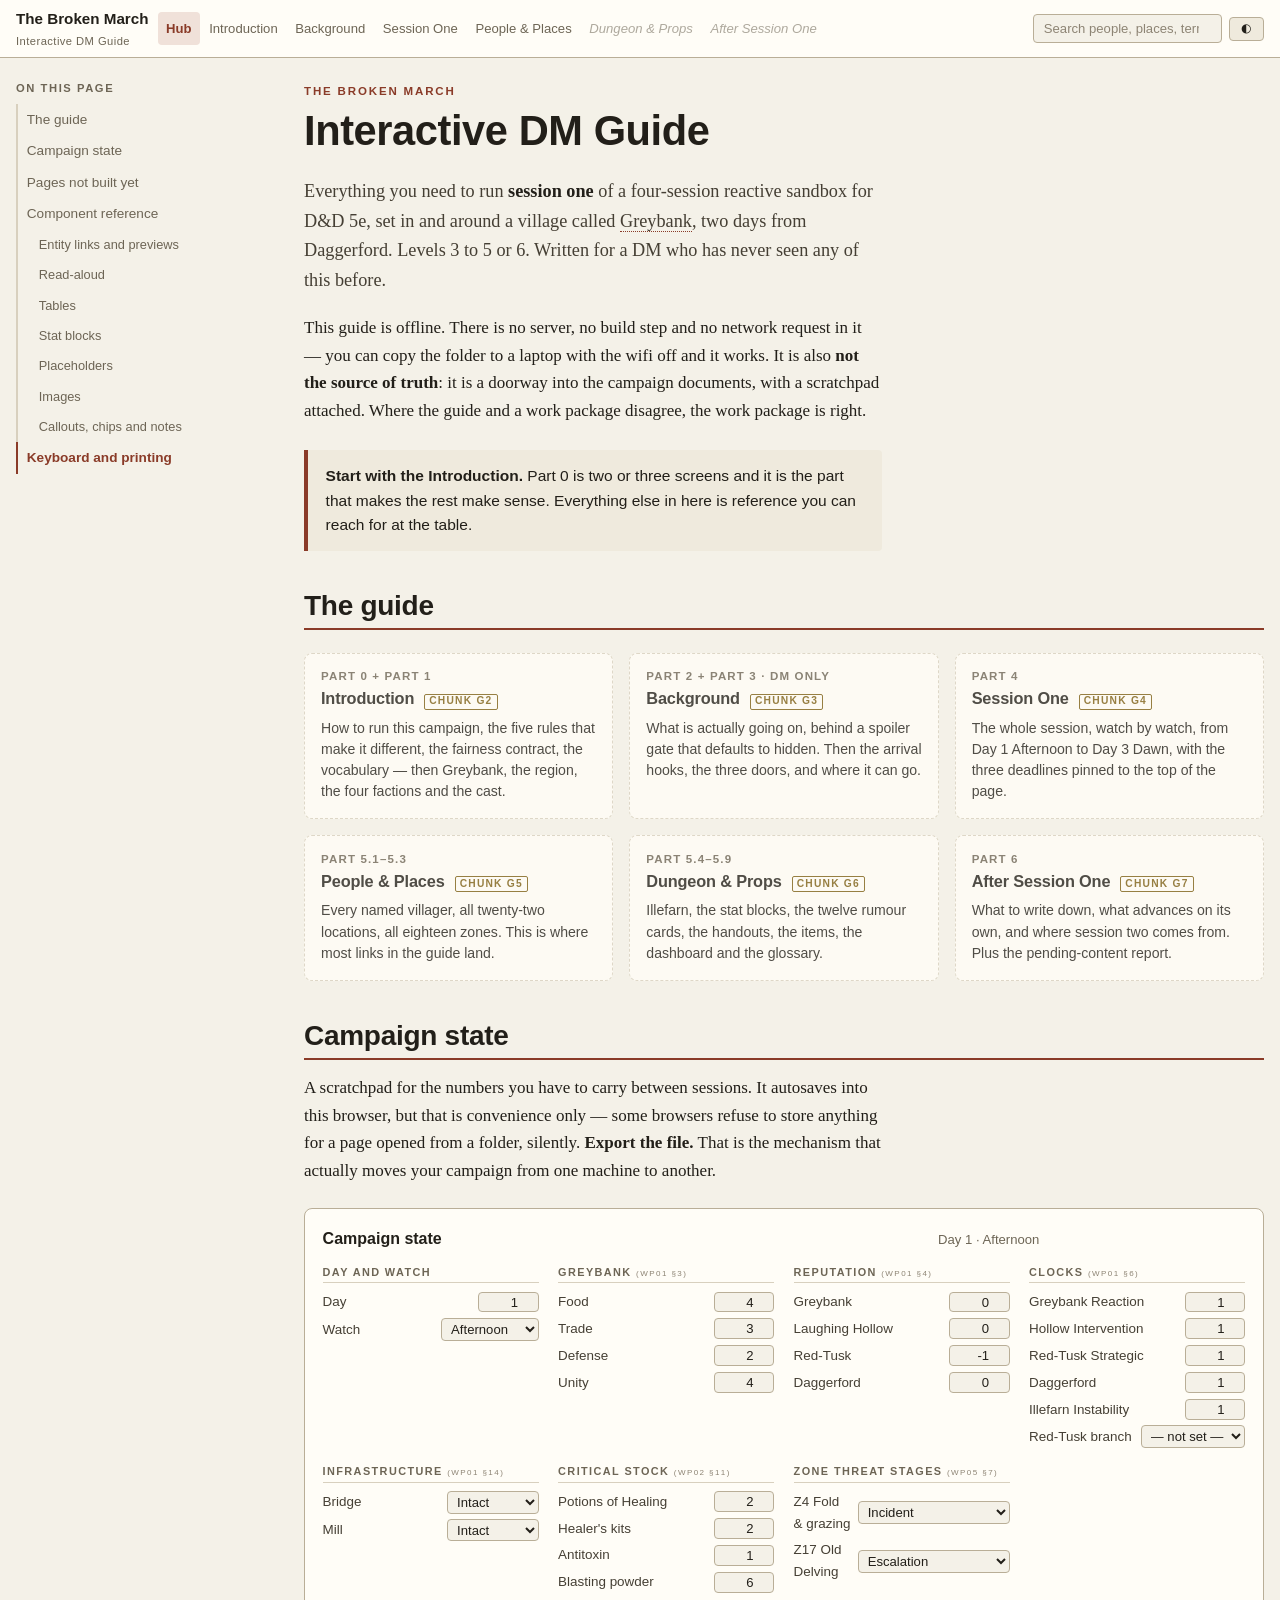
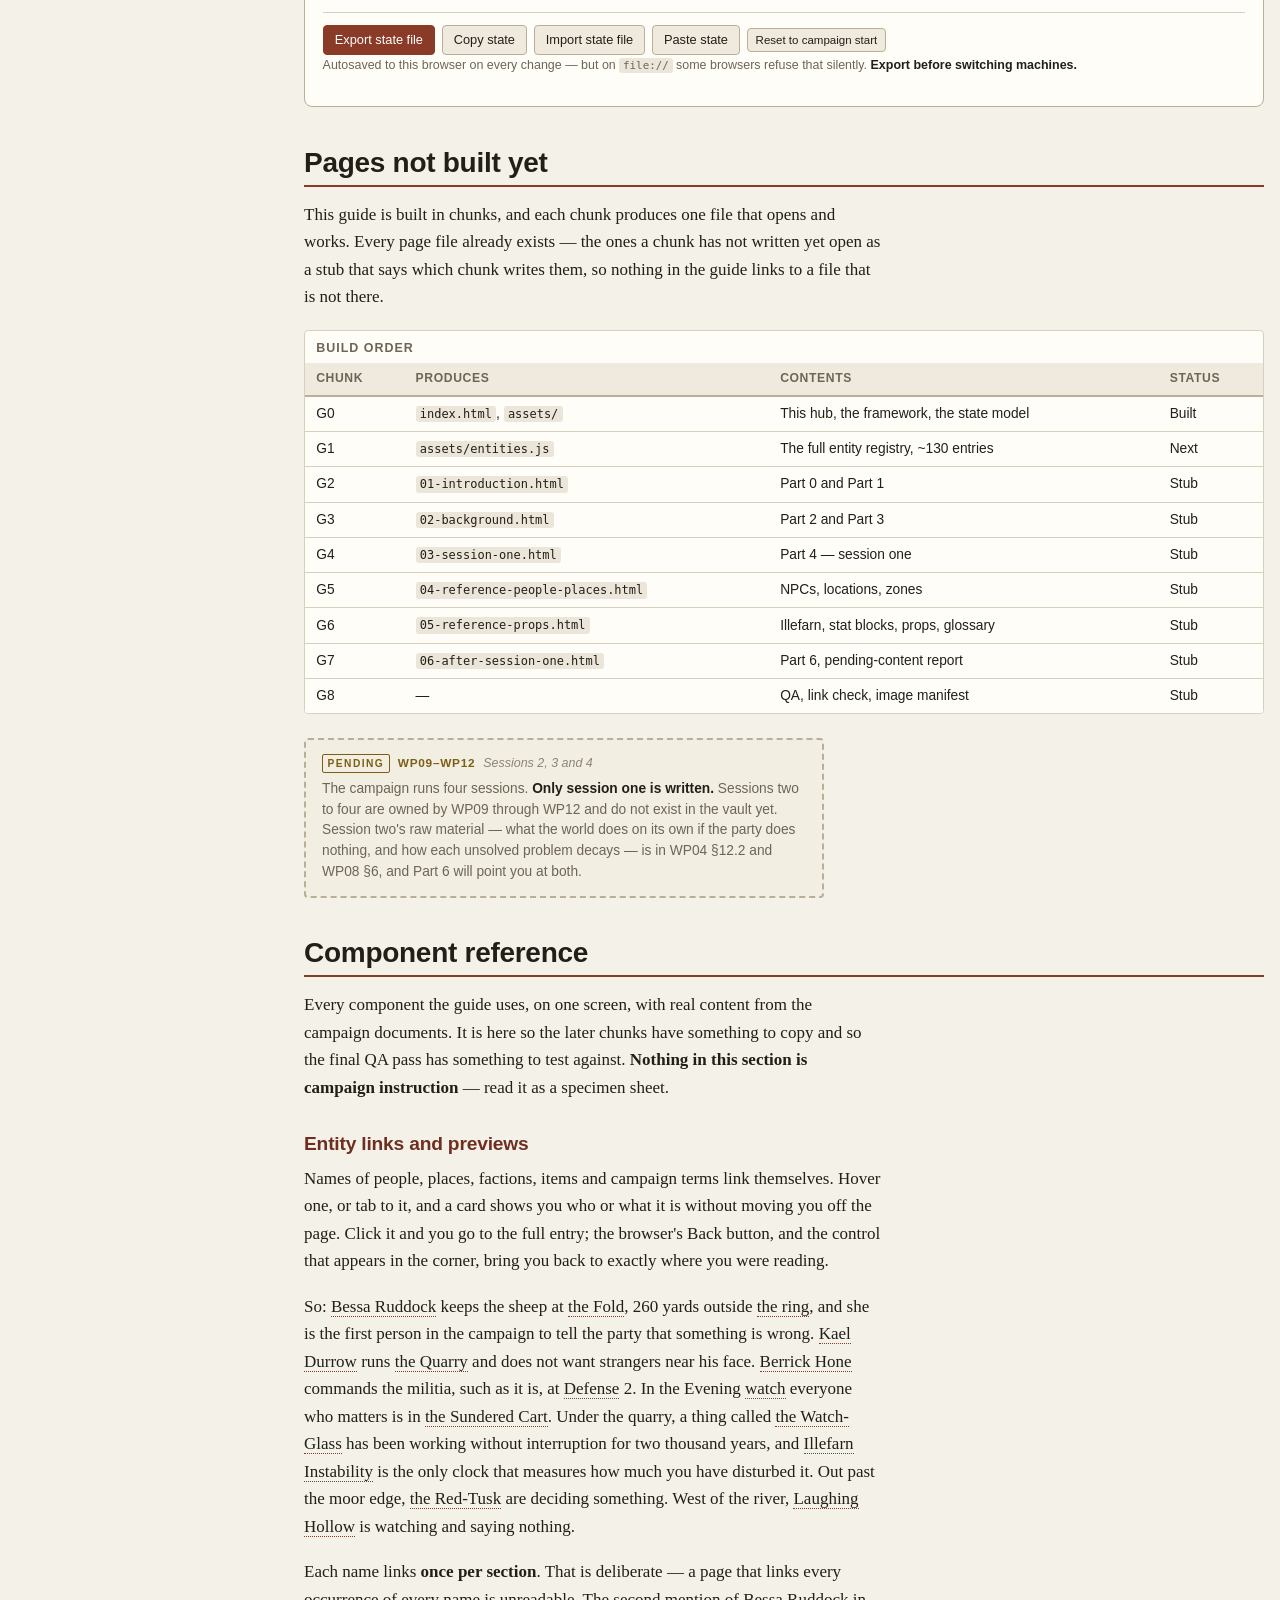
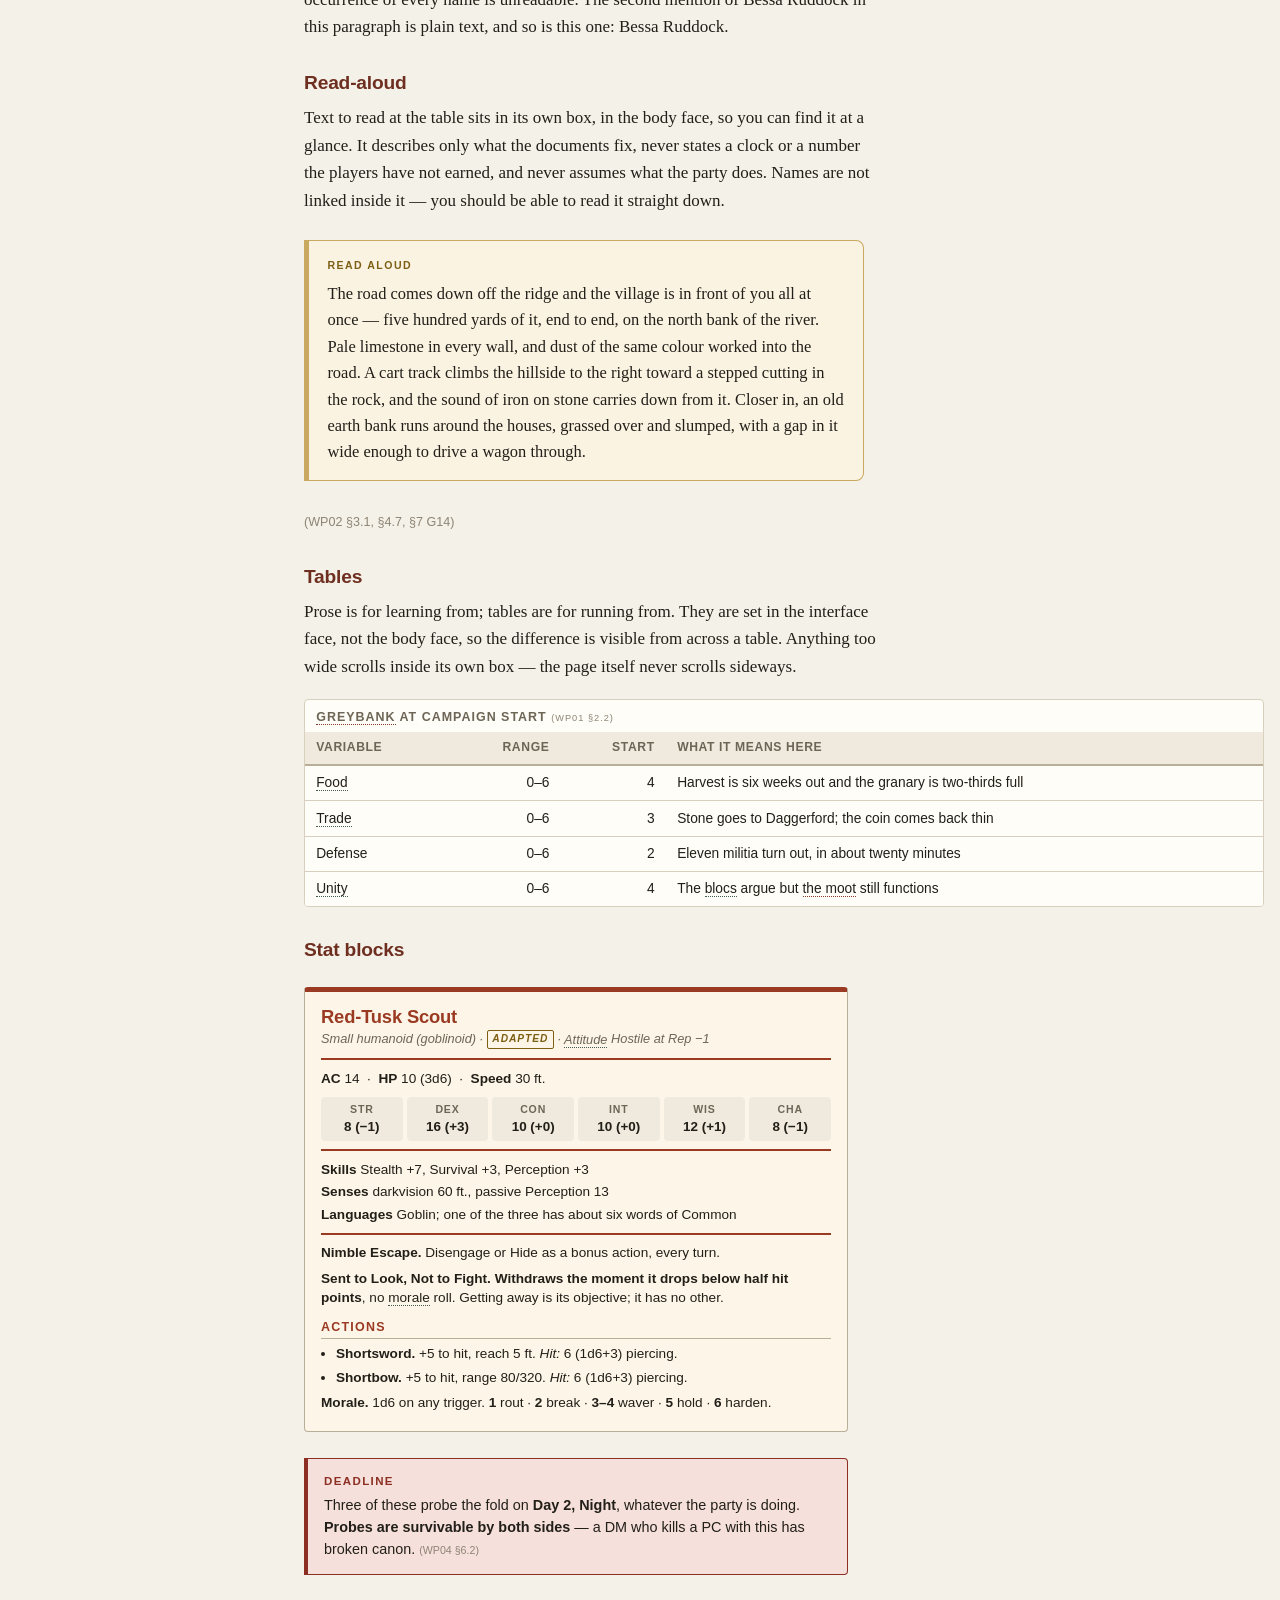
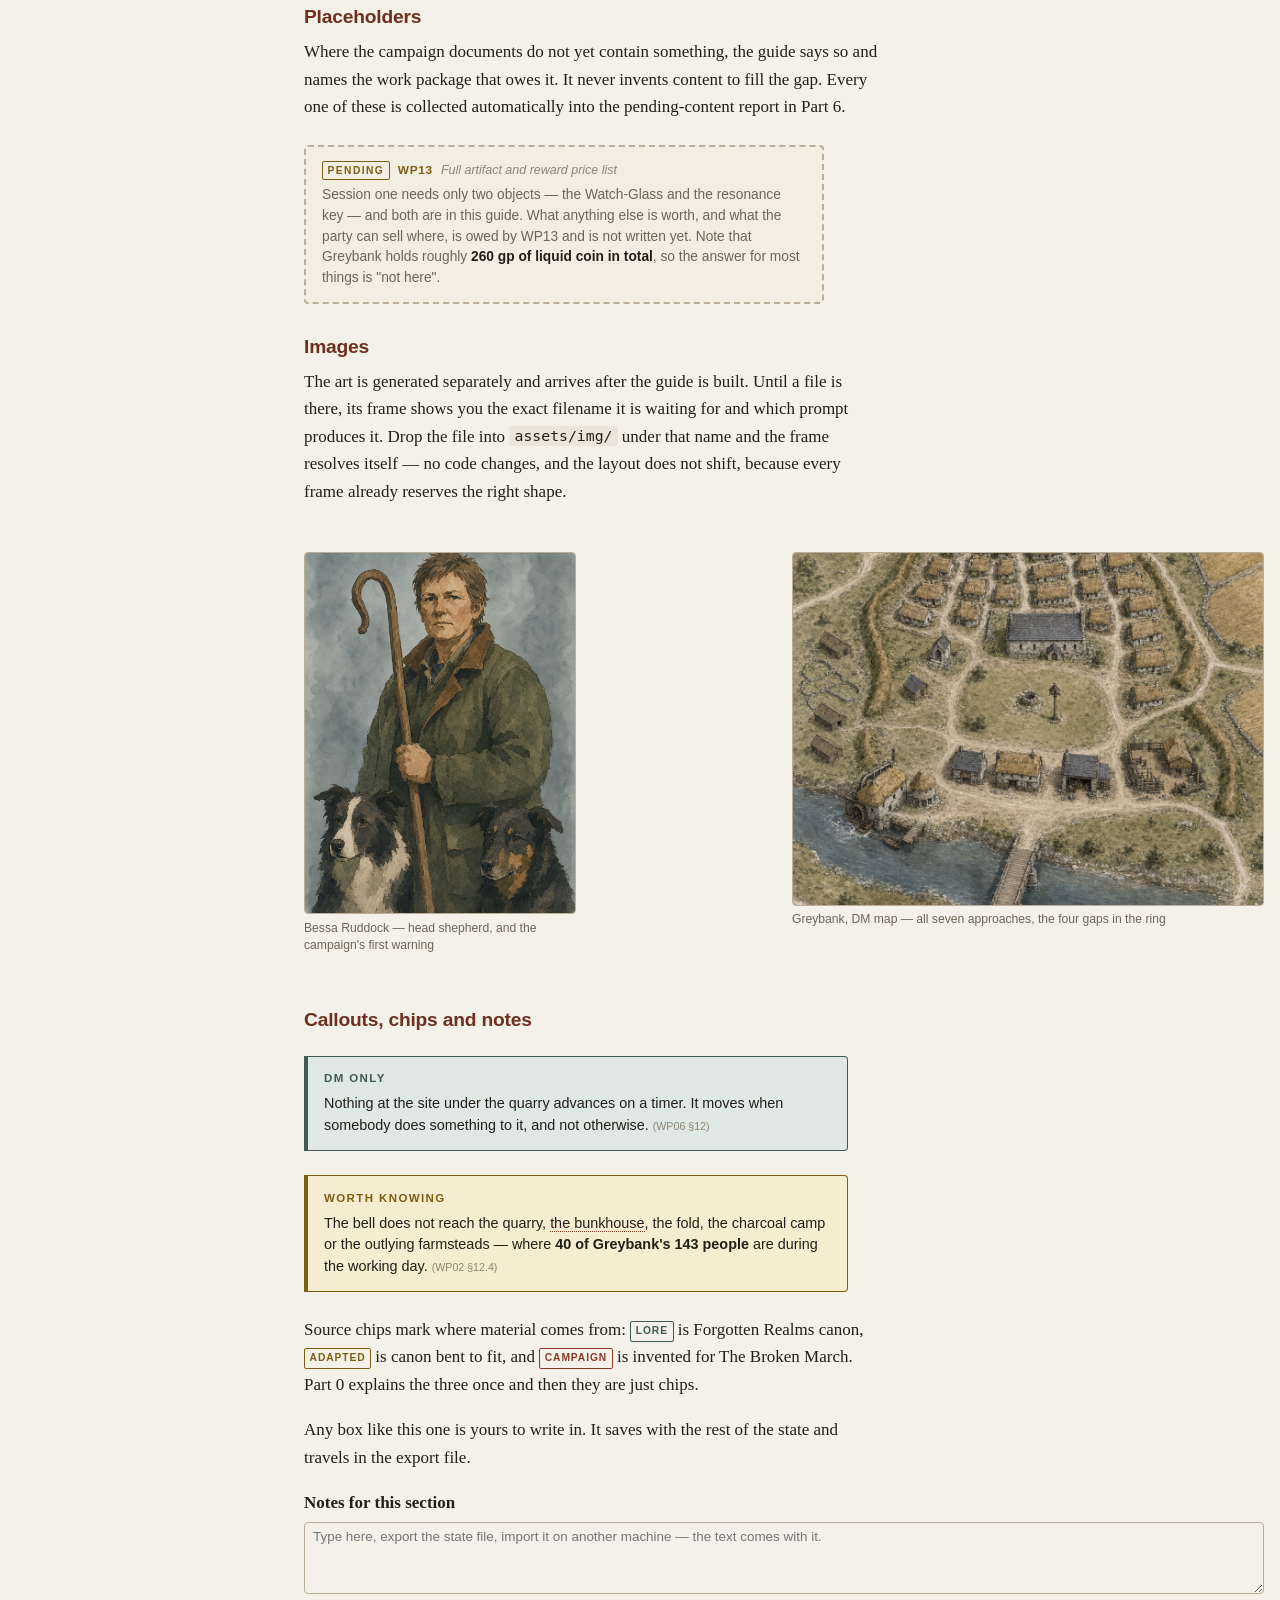
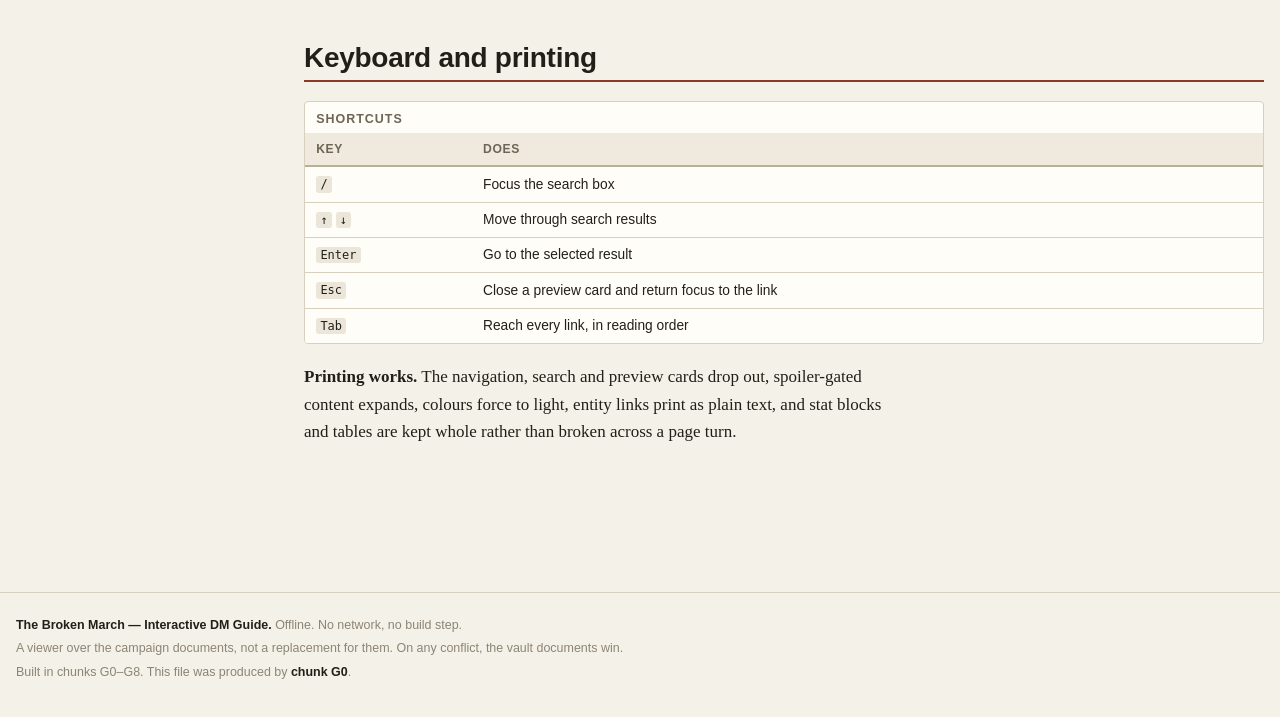
==== The Broken March - DM Guide/index.html @ 8690a0ad "Initial campaign repository" ====
<!DOCTYPE html>
<html lang="en">
<head>
<meta charset="utf-8">
<meta name="viewport" content="width=device-width, initial-scale=1">
<title>The Broken March — Interactive DM Guide</title>
<meta name="description" content="An offline guide to running The Broken March, a four-session reactive sandbox for D&amp;D 5e near Daggerford.">
<link rel="stylesheet" href="assets/app.css">
</head>
<body>

<a class="skip-link" href="#main">Skip to content</a>

<header data-topbar></header>

<div class="site">

  <aside data-toc></aside>

  <main id="main">

    <section id="what-this-is">
      <p class="part-label">The Broken March</p>
      <h1>Interactive DM Guide</h1>

      <div class="prose">
        <p class="lede">
          Everything you need to run <strong>session one</strong> of a four-session
          reactive sandbox for D&amp;D 5e, set in and around a village called
          Greybank, two days from Daggerford. Levels 3 to 5 or 6. Written for a DM
          who has never seen any of this before.
        </p>

        <p>
          This guide is offline. There is no server, no build step and no network
          request in it — you can copy the folder to a laptop with the wifi off and
          it works. It is also <strong>not the source of truth</strong>: it is a
          doorway into the campaign documents, with a scratchpad attached. Where
          the guide and a work package disagree, the work package is right.
        </p>

        <blockquote class="rule">
          <p>
            <strong>Start with the Introduction.</strong> Part 0 is two or three
            screens and it is the part that makes the rest make sense. Everything
            else in here is reference you can reach for at the table.
          </p>
        </blockquote>
      </div>
    </section>

    <section id="the-guide">
      <h2 id="h-the-guide">The guide</h2>

      <div class="grid prose-wide">

        <a class="card is-pending" href="01-introduction.html">
          <p class="card-meta">Part 0 + Part 1</p>
          <h3>Introduction <span class="card-badge">Chunk G2</span></h3>
          <p>How to run this campaign, the five rules that make it different, the
             fairness contract, the vocabulary — then Greybank, the region, the four
             factions and the cast.</p>
        </a>

        <a class="card is-pending" href="02-background.html">
          <p class="card-meta">Part 2 + Part 3 · DM only</p>
          <h3>Background <span class="card-badge">Chunk G3</span></h3>
          <p>What is actually going on, behind a spoiler gate that defaults to
             hidden. Then the arrival hooks, the three doors, and where it can go.</p>
        </a>

        <a class="card is-pending" href="03-session-one.html">
          <p class="card-meta">Part 4</p>
          <h3>Session One <span class="card-badge">Chunk G4</span></h3>
          <p>The whole session, watch by watch, from Day 1 Afternoon to Day 3 Dawn,
             with the three deadlines pinned to the top of the page.</p>
        </a>

        <a class="card is-pending" href="04-reference-people-places.html">
          <p class="card-meta">Part 5.1–5.3</p>
          <h3>People &amp; Places <span class="card-badge">Chunk G5</span></h3>
          <p>Every named villager, all twenty-two locations, all eighteen zones.
             This is where most links in the guide land.</p>
        </a>

        <a class="card is-pending" href="05-reference-props.html">
          <p class="card-meta">Part 5.4–5.9</p>
          <h3>Dungeon &amp; Props <span class="card-badge">Chunk G6</span></h3>
          <p>Illefarn, the stat blocks, the twelve rumour cards, the handouts, the
             items, the dashboard and the glossary.</p>
        </a>

        <a class="card is-pending" href="06-after-session-one.html">
          <p class="card-meta">Part 6</p>
          <h3>After Session One <span class="card-badge">Chunk G7</span></h3>
          <p>What to write down, what advances on its own, and where session two
             comes from. Plus the pending-content report.</p>
        </a>

      </div>
    </section>

    <section id="state">
      <h2 id="h-state">Campaign state</h2>
      <div class="prose">
        <p>
          A scratchpad for the numbers you have to carry between sessions. It
          autosaves into this browser, but that is convenience only — some browsers
          refuse to store anything for a page opened from a folder, silently.
          <strong>Export the file.</strong> That is the mechanism that actually
          moves your campaign from one machine to another.
        </p>
      </div>

      <div data-state-panel></div>
    </section>

    <section id="pending-pages">
      <h2 id="h-pending">Pages not built yet</h2>
      <div class="prose">
        <p>
          This guide is built in chunks, and each chunk produces one file that
          opens and works. Every page file already exists — the ones a chunk has
          not written yet open as a stub that says which chunk writes them, so
          nothing in the guide links to a file that is not there.
        </p>
      </div>

      <table>
        <caption>Build order</caption>
        <thead>
          <tr><th>Chunk</th><th>Produces</th><th>Contents</th><th>Status</th></tr>
        </thead>
        <tbody>
          <tr><td>G0</td><td><code>index.html</code>, <code>assets/</code></td><td>This hub, the framework, the state model</td><td>Built</td></tr>
          <tr><td>G1</td><td><code>assets/entities.js</code></td><td>The full entity registry, ~130 entries</td><td>Next</td></tr>
          <tr><td>G2</td><td><code>01-introduction.html</code></td><td>Part 0 and Part 1</td><td>Stub</td></tr>
          <tr><td>G3</td><td><code>02-background.html</code></td><td>Part 2 and Part 3</td><td>Stub</td></tr>
          <tr><td>G4</td><td><code>03-session-one.html</code></td><td>Part 4 — session one</td><td>Stub</td></tr>
          <tr><td>G5</td><td><code>04-reference-people-places.html</code></td><td>NPCs, locations, zones</td><td>Stub</td></tr>
          <tr><td>G6</td><td><code>05-reference-props.html</code></td><td>Illefarn, stat blocks, props, glossary</td><td>Stub</td></tr>
          <tr><td>G7</td><td><code>06-after-session-one.html</code></td><td>Part 6, pending-content report</td><td>Stub</td></tr>
          <tr><td>G8</td><td>—</td><td>QA, link check, image manifest</td><td>Stub</td></tr>
        </tbody>
      </table>

      <div class="tbd" data-owner="WP09–WP12" data-topic="Sessions 2, 3 and 4">
        <p>
          The campaign runs four sessions. <strong>Only session one is written.</strong>
          Sessions two to four are owned by WP09 through WP12 and do not exist in
          the vault yet. Session two's raw material — what the world does on its own
          if the party does nothing, and how each unsolved problem decays — is in
          WP04 §12.2 and WP08 §6, and Part 6 will point you at both.
        </p>
      </div>
    </section>

    <section id="demo">
      <h2 id="h-demo">Component reference</h2>

      <div class="prose">
        <p>
          Every component the guide uses, on one screen, with real content from the
          campaign documents. It is here so the later chunks have something to copy
          and so the final QA pass has something to test against. <strong>Nothing in
          this section is campaign instruction</strong> — read it as a specimen sheet.
        </p>
      </div>

      <h3 id="demo-links">Entity links and previews</h3>

      <div class="prose">
        <p>
          Names of people, places, factions, items and campaign terms link
          themselves. Hover one, or tab to it, and a card shows you who or what it
          is without moving you off the page. Click it and you go to the full entry;
          the browser's Back button, and the control that appears in the corner,
          bring you back to exactly where you were reading.
        </p>
        <p>
          So: Bessa Ruddock keeps the sheep at the Fold, 260 yards outside the
          ring, and she is the first person in the campaign to tell the party that
          something is wrong. Kael Durrow runs the Quarry and does not want
          strangers near his face. Berrick Hone commands the militia, such as it
          is, at Defense 2. In the Evening watch everyone who matters is in the
          Sundered Cart. Under the quarry, a thing called the Watch-Glass has been
          working without interruption for two thousand years, and Illefarn
          Instability is the only clock that measures how much you have disturbed
          it. Out past the moor edge, the Red-Tusk are deciding something. West of
          the river, Laughing Hollow is watching and saying nothing.
        </p>
        <p>
          Each name links <strong>once per section</strong>. That is deliberate — a
          page that links every occurrence of every name is unreadable. The second
          mention of Bessa Ruddock in this paragraph is plain text, and so is this
          one: Bessa Ruddock.
        </p>
      </div>

      <h3 id="demo-readaloud">Read-aloud</h3>

      <div class="prose">
        <p>
          Text to read at the table sits in its own box, in the body face, so you
          can find it at a glance. It describes only what the documents fix, never
          states a clock or a number the players have not earned, and never assumes
          what the party does. Names are not linked inside it — you should be able
          to read it straight down.
        </p>
      </div>

      <div class="readaloud">
        <p>
          The road comes down off the ridge and the village is in front of you all
          at once — five hundred yards of it, end to end, on the north bank of the
          river. Pale limestone in every wall, and dust of the same colour worked
          into the road. A cart track climbs the hillside to the right toward a
          stepped cutting in the rock, and the sound of iron on stone carries down
          from it. Closer in, an old earth bank runs around the houses, grassed over
          and slumped, with a gap in it wide enough to drive a wagon through.
        </p>
      </div>

      <p class="prose">
        <span class="cite">WP02 §3.1, §4.7, §7 G14</span>
      </p>

      <h3 id="demo-table">Tables</h3>

      <div class="prose">
        <p>
          Prose is for learning from; tables are for running from. They are set in
          the interface face, not the body face, so the difference is visible from
          across a table. Anything too wide scrolls inside its own box — the page
          itself never scrolls sideways.
        </p>
      </div>

      <table>
        <caption>Greybank at campaign start <span class="cite">WP01 §2.2</span></caption>
        <thead>
          <tr><th>Variable</th><th class="num">Range</th><th class="num">Start</th><th>What it means here</th></tr>
        </thead>
        <tbody>
          <tr><td>Food</td><td class="num">0–6</td><td class="num">4</td><td>Harvest is six weeks out and the granary is two-thirds full</td></tr>
          <tr><td>Trade</td><td class="num">0–6</td><td class="num">3</td><td>Stone goes to Daggerford; the coin comes back thin</td></tr>
          <tr><td>Defense</td><td class="num">0–6</td><td class="num">2</td><td>Eleven militia turn out, in about twenty minutes</td></tr>
          <tr><td>Unity</td><td class="num">0–6</td><td class="num">4</td><td>The blocs argue but the moot still functions</td></tr>
        </tbody>
      </table>

      <h3 id="demo-statblock">Stat blocks</h3>

      <div class="statblock">
        <h4>Red-Tusk Scout</h4>
        <p class="sb-type">Small humanoid (goblinoid) · <span class="src src-adapted">Adapted</span> · Attitude Hostile at Rep −1</p>
        <hr class="sb-bar">
        <p class="sb-line"><b>AC</b> 14 &nbsp;·&nbsp; <b>HP</b> 10 (3d6) &nbsp;·&nbsp; <b>Speed</b> 30 ft.</p>
        <div class="sb-abilities">
          <div><span class="ab-k">Str</span><span class="ab-v">8 (−1)</span></div>
          <div><span class="ab-k">Dex</span><span class="ab-v">16 (+3)</span></div>
          <div><span class="ab-k">Con</span><span class="ab-v">10 (+0)</span></div>
          <div><span class="ab-k">Int</span><span class="ab-v">10 (+0)</span></div>
          <div><span class="ab-k">Wis</span><span class="ab-v">12 (+1)</span></div>
          <div><span class="ab-k">Cha</span><span class="ab-v">8 (−1)</span></div>
        </div>
        <hr class="sb-bar">
        <p class="sb-line"><b>Skills</b> Stealth +7, Survival +3, Perception +3</p>
        <p class="sb-line"><b>Senses</b> darkvision 60 ft., passive Perception 13</p>
        <p class="sb-line"><b>Languages</b> Goblin; one of the three has about six words of Common</p>
        <hr class="sb-bar">
        <p><b>Nimble Escape.</b> Disengage or Hide as a bonus action, every turn.</p>
        <p><b>Sent to Look, Not to Fight.</b> <strong>Withdraws the moment it drops below
           half hit points</strong>, no morale roll. Getting away is its objective; it has
           no other.</p>
        <h5>Actions</h5>
        <ul>
          <li><b>Shortsword.</b> +5 to hit, reach 5 ft. <em>Hit:</em> 6 (1d6+3) piercing.</li>
          <li><b>Shortbow.</b> +5 to hit, range 80/320. <em>Hit:</em> 6 (1d6+3) piercing.</li>
        </ul>
        <p class="sb-line"><b>Morale.</b> 1d6 on any trigger. <b>1</b> rout · <b>2</b> break ·
           <b>3–4</b> waver · <b>5</b> hold · <b>6</b> harden.</p>
      </div>

      <div class="callout callout-deadline">
        <span class="callout-title">Deadline</span>
        <p>Three of these probe the fold on <strong>Day 2, Night</strong>, whatever the
           party is doing. <strong>Probes are survivable by both sides</strong> — a DM who
           kills a PC with this has broken canon. <span class="cite">WP04 §6.2</span></p>
      </div>

      <h3 id="demo-placeholder">Placeholders</h3>

      <div class="prose">
        <p>
          Where the campaign documents do not yet contain something, the guide says
          so and names the work package that owes it. It never invents content to
          fill the gap. Every one of these is collected automatically into the
          pending-content report in Part 6.
        </p>
      </div>

      <div class="tbd" data-owner="WP13" data-topic="Full artifact and reward price list">
        <p>
          Session one needs only two objects — the Watch-Glass and the resonance key
          — and both are in this guide. What anything else is worth, and what the
          party can sell where, is owed by WP13 and is not written yet. Note that
          Greybank holds roughly <strong>260 gp of liquid coin in total</strong>, so
          the answer for most things is "not here".
        </p>
      </div>

      <h3 id="demo-images">Images</h3>

      <div class="prose">
        <p>
          The art is generated separately and arrives after the guide is built.
          Until a file is there, its frame shows you the exact filename it is
          waiting for and which prompt produces it. Drop the file into
          <code>assets/img/</code> under that name and the frame resolves itself —
          no code changes, and the layout does not shift, because every frame
          already reserves the right shape.
        </p>
      </div>

      <div class="grid prose-wide">
        <figure class="art" data-kind="portrait" data-img="npc-bessa-ruddock.webp"
                data-src="Visual Assets §2.1">
          <img src="assets/img/npc-bessa-ruddock.webp" alt="Bessa Ruddock, head shepherd" loading="lazy">
          <figcaption>Bessa Ruddock — head shepherd, and the campaign's first warning</figcaption>
        </figure>

        <figure class="art" data-kind="map" data-img="map-greybank-dm.webp"
                data-src="Visual Assets §3.1">
          <img src="assets/img/map-greybank-dm.webp" alt="DM map of Greybank village" loading="lazy">
          <figcaption>Greybank, DM map — all seven approaches, the four gaps in the ring</figcaption>
        </figure>
      </div>

      <h3 id="demo-callouts">Callouts, chips and notes</h3>

      <div class="callout callout-dm">
        <span class="callout-title">DM only</span>
        <p>Nothing at the site under the quarry advances on a timer. It moves when
           somebody does something to it, and not otherwise.
           <span class="cite">WP06 §12</span></p>
      </div>

      <div class="callout callout-warn">
        <span class="callout-title">Worth knowing</span>
        <p>The bell does not reach the quarry, the bunkhouse, the fold, the charcoal
           camp or the outlying farmsteads — where <strong>40 of Greybank's 143
           people</strong> are during the working day. <span class="cite">WP02 §12.4</span></p>
      </div>

      <div class="prose">
        <p>
          Source chips mark where material comes from:
          <span class="src src-lore">Lore</span> is Forgotten Realms canon,
          <span class="src src-adapted">Adapted</span> is canon bent to fit, and
          <span class="src src-campaign">Campaign</span> is invented for The Broken
          March. Part 0 explains the three once and then they are just chips.
        </p>
        <p>
          Any box like this one is yours to write in. It saves with the rest of the
          state and travels in the export file.
        </p>
      </div>

      <label class="prose" for="demo-note"><strong>Notes for this section</strong></label>
      <textarea id="demo-note" data-note="index/demo" rows="3"
                placeholder="Type here, export the state file, import it on another machine — the text comes with it."></textarea>

    </section>

    <section id="how-to-use">
      <h2 id="h-keyboard">Keyboard and printing</h2>

      <table>
        <caption>Shortcuts</caption>
        <thead><tr><th>Key</th><th>Does</th></tr></thead>
        <tbody>
          <tr><td><kbd>/</kbd></td><td>Focus the search box</td></tr>
          <tr><td><kbd>↑</kbd> <kbd>↓</kbd></td><td>Move through search results</td></tr>
          <tr><td><kbd>Enter</kbd></td><td>Go to the selected result</td></tr>
          <tr><td><kbd>Esc</kbd></td><td>Close a preview card and return focus to the link</td></tr>
          <tr><td><kbd>Tab</kbd></td><td>Reach every link, in reading order</td></tr>
        </tbody>
      </table>

      <div class="prose">
        <p>
          <strong>Printing works.</strong> The navigation, search and preview cards
          drop out, spoiler-gated content expands, colours force to light, entity
          links print as plain text, and stat blocks and tables are kept whole
          rather than broken across a page turn.
        </p>
      </div>
    </section>

  </main>
</div>

<footer class="site-footer">
  <p><strong>The Broken March — Interactive DM Guide.</strong> Offline. No network, no build step.</p>
  <p>A viewer over the campaign documents, not a replacement for them. On any conflict, the vault documents win.</p>
  <p>Built in chunks G0–G8. This file was produced by <strong>chunk G0</strong>.</p>
</footer>

<script src="assets/entities.js"></script>
<script src="assets/state.js"></script>
<script src="assets/app.js"></script>
</body>
</html>
---- The Broken March - DM Guide/assets/app.css ----
/* ==========================================================================
   The Broken March — Interactive DM Guide
   assets/app.css — design system: tokens, typography, components, print
   Built by chunk G0. Offline: no remote fonts, no @import, no network.
   ========================================================================== */

/* --------------------------------------------------------------------------
   1. Theme tokens — the complete light palette lives on bare :root
   -------------------------------------------------------------------------- */

:root {
  color-scheme: light;

  /* Surfaces */
  --bg:            #f4f1e8;
  --surface:       #fffdf7;
  --surface-2:     #efeadd;
  --surface-sunk:  #e7e1d1;

  /* Ink */
  --ink:           #221f19;
  --ink-soft:      #453f34;
  --muted:         #6d6555;
  --faint:         #8d8474;

  /* Lines */
  --rule:          #d8d0be;
  --rule-strong:   #b9ae97;

  /* Accents */
  --accent:        #8a3b28;   /* rust */
  --accent-ink:    #6e2f20;
  --accent-soft:   #f0e1d9;
  --stone:         #3f5a53;   /* Illefarn green-grey */
  --stone-soft:    #dfe8e4;
  --danger:        #8c2f22;
  --danger-soft:   #f6e0dc;
  --warn:          #7d5f14;
  --warn-soft:     #f6ecd0;

  /* Component surfaces */
  --readaloud-bg:   #fbf3e2;
  --readaloud-rule: #c9a95f;
  --statblock-bg:   #fdf6e8;
  --statblock-rule: #9b3a22;
  --tbd-bg:         #f3eee2;
  --tbd-ink:        #7d5f14;
  --preview-bg:     #fffdf7;
  --preview-shadow: 0 8px 28px rgba(30, 24, 12, .22), 0 1px 2px rgba(30, 24, 12, .18);
  --code-bg:        #ebe6d9;
  --mark:           #f8e08a;

  /* Type */
  --font-prose: "Iowan Old Style", "Palatino Linotype", Palatino, Georgia,
                Cambria, "Times New Roman", serif;
  --font-ui:    "Segoe UI", -apple-system, BlinkMacSystemFont, Roboto,
                "Helvetica Neue", Arial, sans-serif;
  --font-mono:  "Cascadia Mono", Consolas, "SF Mono", Menlo,
                "DejaVu Sans Mono", monospace;

  --measure:   68ch;
  --header-h:  3.5rem;

  --t-fast: 120ms;
  --t-med:  200ms;

  --radius:    4px;
  --radius-lg: 8px;
}

/* Dark: redefine only the tokens that change. Guarded so a manual
   light choice still wins on a system set to dark. */
@media (prefers-color-scheme: dark) {
  :root:not([data-theme="light"]) {
    color-scheme: dark;

    --bg:            #14130f;
    --surface:       #1b1a15;
    --surface-2:     #23211b;
    --surface-sunk:  #100f0c;

    --ink:           #e9e3d5;
    --ink-soft:      #cfc8b8;
    --muted:         #a49b8a;
    --faint:         #877e6f;

    --rule:          #322f28;
    --rule-strong:   #4d493e;

    --accent:        #d98d70;
    --accent-ink:    #eaa88a;
    --accent-soft:   #2e2019;
    --stone:         #86b5a7;
    --stone-soft:    #1a2523;
    --danger:        #e0715c;
    --danger-soft:   #2e1a16;
    --warn:          #d8b45c;
    --warn-soft:     #2a2313;

    --readaloud-bg:   #221e15;
    --readaloud-rule: #8a7233;
    --statblock-bg:   #201d16;
    --statblock-rule: #c4603f;
    --tbd-bg:         #1f1d16;
    --tbd-ink:        #cfa94e;
    --preview-bg:     #23211b;
    --preview-shadow: 0 10px 30px rgba(0, 0, 0, .6), 0 1px 2px rgba(0, 0, 0, .5);
    --code-bg:        #26241d;
    --mark:           #6b5a1c;
  }
}

/* The manual toggle wins in both directions. */
:root[data-theme="dark"] {
  color-scheme: dark;

  --bg:            #14130f;
  --surface:       #1b1a15;
  --surface-2:     #23211b;
  --surface-sunk:  #100f0c;

  --ink:           #e9e3d5;
  --ink-soft:      #cfc8b8;
  --muted:         #a49b8a;
  --faint:         #877e6f;

  --rule:          #322f28;
  --rule-strong:   #4d493e;

  --accent:        #d98d70;
  --accent-ink:    #eaa88a;
  --accent-soft:   #2e2019;
  --stone:         #86b5a7;
  --stone-soft:    #1a2523;
  --danger:        #e0715c;
  --danger-soft:   #2e1a16;
  --warn:          #d8b45c;
  --warn-soft:     #2a2313;

  --readaloud-bg:   #221e15;
  --readaloud-rule: #8a7233;
  --statblock-bg:   #201d16;
  --statblock-rule: #c4603f;
  --tbd-bg:         #1f1d16;
  --tbd-ink:        #cfa94e;
  --preview-bg:     #23211b;
  --preview-shadow: 0 10px 30px rgba(0, 0, 0, .6), 0 1px 2px rgba(0, 0, 0, .5);
  --code-bg:        #26241d;
  --mark:           #6b5a1c;
}

/* --------------------------------------------------------------------------
   2. Reset and base
   -------------------------------------------------------------------------- */

*, *::before, *::after { box-sizing: border-box; }

html { -webkit-text-size-adjust: 100%; scroll-behavior: smooth; }

body {
  margin: 0;
  background: var(--bg);
  color: var(--ink);
  font-family: var(--font-prose);
  font-size: 1.0625rem;
  line-height: 1.62;
  overflow-x: hidden;            /* the page body never scrolls horizontally */
}

img, svg, video { max-width: 100%; height: auto; }

::selection { background: var(--mark); color: var(--ink); }

:focus-visible {
  outline: 2px solid var(--accent);
  outline-offset: 2px;
  border-radius: 2px;
}

.skip-link {
  position: absolute; left: -9999px; top: 0; z-index: 200;
  background: var(--surface); color: var(--ink);
  padding: .6rem 1rem; border: 1px solid var(--rule-strong);
}
.skip-link:focus { left: .5rem; top: .5rem; }

.visually-hidden {
  position: absolute; width: 1px; height: 1px; overflow: hidden;
  clip: rect(0 0 0 0); clip-path: inset(50%); white-space: nowrap;
}

/* --------------------------------------------------------------------------
   3. Typography — serif for prose, a distinct sans for tables and blocks
   -------------------------------------------------------------------------- */

h1, h2, h3, h4, h5, h6 {
  font-family: var(--font-ui);
  line-height: 1.22;
  color: var(--ink);
  margin: 0 0 .5em;
  font-weight: 600;
  letter-spacing: -.01em;
}

h1 { font-size: clamp(1.75rem, 1.3rem + 2.1vw, 2.6rem); font-weight: 700; }
h2 {
  font-size: clamp(1.35rem, 1.1rem + 1.1vw, 1.75rem);
  margin-top: 2.4rem;
  padding-bottom: .3rem;
  border-bottom: 2px solid var(--accent);
}
h3 { font-size: 1.2rem;  margin-top: 1.9rem; color: var(--accent-ink); }
h4 {
  font-size: 1rem; margin-top: 1.4rem;
  text-transform: uppercase; letter-spacing: .06em; color: var(--muted);
}

p { margin: 0 0 1.05em; }

strong, b { font-weight: 700; color: var(--ink); }

a { color: var(--accent-ink); text-decoration-thickness: 1px; text-underline-offset: 2px; }
a:hover { color: var(--accent); }

code, kbd, samp {
  font-family: var(--font-mono);
  font-size: .87em;
  background: var(--code-bg);
  padding: .1em .35em;
  border-radius: 3px;
}
pre {
  font-family: var(--font-mono);
  font-size: .85rem;
  background: var(--code-bg);
  border: 1px solid var(--rule);
  border-radius: var(--radius);
  padding: .9rem 1rem;
  overflow-x: auto;
  line-height: 1.5;
}
pre code { background: none; padding: 0; }

hr { border: 0; border-top: 1px solid var(--rule); margin: 2.2rem 0; }

ul, ol { margin: 0 0 1.05em; padding-left: 1.4em; }
li { margin: .3em 0; }
li > ul, li > ol { margin-bottom: .2em; }

/* The single most important rule of a section. */
blockquote.rule,
.prose > blockquote {
  margin: 1.6rem 0;
  padding: .9rem 1.1rem;
  background: var(--surface-2);
  border-left: 4px solid var(--accent);
  border-radius: 0 var(--radius) var(--radius) 0;
  font-family: var(--font-ui);
  font-size: .97rem;
  line-height: 1.55;
}
.prose > blockquote > :last-child,
blockquote.rule > :last-child { margin-bottom: 0; }

/* Small unobtrusive source citations — (WP02 §12.3) */
.cite {
  font-family: var(--font-ui);
  font-size: .74em;
  color: var(--faint);
  white-space: nowrap;
  font-weight: 400;
}
.cite::before { content: "("; }
.cite::after  { content: ")"; }

/* [LORE] / [ADAPTED] / [CAMPAIGN] source chips */
.src {
  display: inline-block;
  font-family: var(--font-ui);
  font-size: .64rem;
  font-weight: 700;
  letter-spacing: .09em;
  text-transform: uppercase;
  padding: .12em .45em;
  border-radius: 2px;
  border: 1px solid currentColor;
  vertical-align: .12em;
  white-space: nowrap;
}
.src-lore     { color: var(--stone); }
.src-adapted  { color: var(--warn); }
.src-campaign { color: var(--accent); }

/* --------------------------------------------------------------------------
   4. Layout
   -------------------------------------------------------------------------- */

.site {
  display: grid;
  grid-template-columns: minmax(0, 1fr);
  max-width: 84rem;
  margin: 0 auto;
  padding: 0 1rem;
  gap: 0 2.5rem;
}
@media (min-width: 62rem) {
  .site { grid-template-columns: 15.5rem minmax(0, 1fr); }
}

main { min-width: 0; padding: 1.5rem 0 5rem; }

.prose { max-width: var(--measure); }
.prose-wide { max-width: 100%; }

section, [id] { scroll-margin-top: calc(var(--header-h) + 1rem); }

.lede { font-size: 1.14rem; color: var(--ink-soft); max-width: var(--measure); }

.part-label {
  font-family: var(--font-ui);
  font-size: .72rem;
  font-weight: 700;
  letter-spacing: .16em;
  text-transform: uppercase;
  color: var(--accent);
  margin: 0 0 .3rem;
}

/* --------------------------------------------------------------------------
   5. Top bar, nav, search
   -------------------------------------------------------------------------- */

.topbar {
  position: sticky; top: 0; z-index: 60;
  background: var(--surface);
  border-bottom: 1px solid var(--rule-strong);
  min-height: var(--header-h);
}
.topbar-inner {
  max-width: 84rem; margin: 0 auto;
  display: flex; align-items: center; gap: .6rem;
  padding: .45rem 1rem;
  flex-wrap: wrap;
}
.brand {
  font-family: var(--font-ui);
  font-weight: 700; font-size: .95rem;
  color: var(--ink); text-decoration: none;
  white-space: nowrap;
}
.brand small {
  display: block; font-weight: 400; font-size: .7rem;
  color: var(--muted); letter-spacing: .04em;
}

.nav { display: flex; gap: .1rem; flex-wrap: wrap; flex: 1 1 auto; min-width: 0; }
.nav a {
  font-family: var(--font-ui); font-size: .82rem;
  color: var(--muted); text-decoration: none;
  padding: .35rem .5rem; border-radius: var(--radius);
  white-space: nowrap;
}
.nav a:hover { background: var(--surface-2); color: var(--ink); }
.nav a[aria-current="page"] { color: var(--accent); font-weight: 600; background: var(--accent-soft); }
.nav a.is-pending { opacity: .55; font-style: italic; }

.topbar-tools { display: flex; align-items: center; gap: .4rem; }

.btn {
  font-family: var(--font-ui); font-size: .8rem;
  background: var(--surface-2); color: var(--ink);
  border: 1px solid var(--rule-strong); border-radius: var(--radius);
  padding: .35rem .7rem; cursor: pointer; line-height: 1.3;
}
.btn:hover { background: var(--surface-sunk); }
.btn-primary { background: var(--accent); border-color: var(--accent); color: #fff; }
:root[data-theme="dark"] .btn-primary { color: #17110d; }
.btn-sm   { font-size: .72rem; padding: .22rem .5rem; }
.btn-icon { min-width: 2.2rem; text-align: center; }

.search-wrap { position: relative; flex: 0 1 16rem; min-width: 8rem; }
.search-input {
  width: 100%;
  font-family: var(--font-ui); font-size: .82rem;
  background: var(--bg); color: var(--ink);
  border: 1px solid var(--rule-strong); border-radius: var(--radius);
  padding: .38rem .6rem;
}
.search-input::placeholder { color: var(--faint); }

.search-results {
  position: absolute; z-index: 80; top: calc(100% + .3rem); right: 0;
  width: min(26rem, calc(100vw - 2rem));
  max-height: 60vh; overflow-y: auto;
  background: var(--preview-bg);
  border: 1px solid var(--rule-strong); border-radius: var(--radius-lg);
  box-shadow: var(--preview-shadow);
  padding: .3rem;
  display: none;
}
.search-results.open { display: block; }
.sr-item {
  display: block; text-decoration: none; color: var(--ink);
  font-family: var(--font-ui); font-size: .84rem;
  padding: .4rem .55rem; border-radius: var(--radius);
}
.sr-item:hover, .sr-item.is-active { background: var(--accent-soft); color: var(--ink); }
.sr-item .sr-tag { display: block; color: var(--muted); font-size: .74rem; }
.sr-empty { padding: .6rem; color: var(--muted); font-family: var(--font-ui); font-size: .82rem; }

/* --------------------------------------------------------------------------
   6. Sidebar table of contents
   -------------------------------------------------------------------------- */

.sidebar {
  font-family: var(--font-ui); font-size: .85rem;
  align-self: start;
  padding: 1.5rem 0 2rem;
}
@media (min-width: 62rem) {
  .sidebar {
    position: sticky; top: var(--header-h);
    max-height: calc(100vh - var(--header-h)); overflow-y: auto;
  }
}
.sidebar h2 {
  font-size: .7rem; letter-spacing: .14em; text-transform: uppercase;
  color: var(--muted); border: 0; margin: 0 0 .5rem; padding: 0;
}
.sidebar ol { list-style: none; padding: 0; margin: 0; }
.sidebar li { margin: 0; }
.sidebar a {
  display: block; padding: .3rem .55rem; color: var(--muted);
  text-decoration: none; border-left: 2px solid var(--rule);
  border-radius: 0 var(--radius) var(--radius) 0;
}
.sidebar a:hover { color: var(--ink); background: var(--surface-2); }
.sidebar a.is-current { color: var(--accent); border-left-color: var(--accent); font-weight: 600; }
.sidebar .lvl-3 { padding-left: 1.3rem; font-size: .8rem; }

.toc-toggle { display: none; }
@media (max-width: 61.99rem) {
  .toc-toggle { display: inline-block; }
  .sidebar { display: none; padding-top: .5rem; }
  .sidebar.open { display: block; }
}

/* --------------------------------------------------------------------------
   7. Tables — always inside their own horizontal scroller
   -------------------------------------------------------------------------- */

.scrollx {
  overflow-x: auto;
  -webkit-overflow-scrolling: touch;
  max-width: 100%;
  margin: 1.2rem 0;
  border: 1px solid var(--rule);
  border-radius: var(--radius);
  background: var(--surface);
}
.scrollx > table { margin: 0; }

table {
  border-collapse: collapse;
  width: 100%;
  font-family: var(--font-ui);
  font-size: .86rem;
  line-height: 1.45;
  background: var(--surface);
}
caption {
  caption-side: top; text-align: left;
  font-family: var(--font-ui); font-size: .78rem; font-weight: 700;
  letter-spacing: .08em; text-transform: uppercase;
  color: var(--muted); padding: .5rem .7rem .35rem;
}
th, td {
  text-align: left;
  padding: .45rem .7rem;
  border-bottom: 1px solid var(--rule);
  vertical-align: top;
}
thead th {
  background: var(--surface-2);
  font-weight: 700; font-size: .76rem;
  letter-spacing: .05em; text-transform: uppercase;
  color: var(--muted);
  border-bottom: 2px solid var(--rule-strong);
  white-space: nowrap;
}
tbody tr:last-child td { border-bottom: 0; }
td.num, th.num { text-align: right; font-variant-numeric: tabular-nums; }

/* --------------------------------------------------------------------------
   8. Read-aloud
   -------------------------------------------------------------------------- */

.readaloud {
  margin: 1.6rem 0;
  padding: 1rem 1.15rem .9rem;
  background: var(--readaloud-bg);
  border: 1px solid var(--readaloud-rule);
  border-left-width: 5px;
  border-radius: 0 var(--radius-lg) var(--radius-lg) 0;
  font-family: var(--font-prose);
  font-size: 1.03rem;
  line-height: 1.6;
  max-width: var(--measure);
}
.readaloud::before {
  content: "Read aloud";
  display: block;
  font-family: var(--font-ui);
  font-size: .66rem; font-weight: 700;
  letter-spacing: .14em; text-transform: uppercase;
  color: var(--warn);
  margin-bottom: .45rem;
}
.readaloud > :last-child { margin-bottom: 0; }

/* --------------------------------------------------------------------------
   9. Stat blocks
   -------------------------------------------------------------------------- */

.statblock {
  font-family: var(--font-ui);
  font-size: .85rem;
  line-height: 1.42;
  background: var(--statblock-bg);
  border: 1px solid var(--rule-strong);
  border-top: 5px solid var(--statblock-rule);
  border-radius: var(--radius);
  padding: .9rem 1rem 1rem;
  margin: 1.6rem 0;
  max-width: 34rem;
  break-inside: avoid;
  page-break-inside: avoid;
}
.statblock h3, .statblock h4 {
  font-family: var(--font-ui);
  margin: 0 0 .1rem;
  color: var(--statblock-rule);
  text-transform: none; letter-spacing: -.01em;
  font-size: 1.15rem; font-weight: 700;
}
.statblock .sb-type {
  font-style: italic; color: var(--muted);
  font-size: .8rem; margin: 0 0 .55rem;
}
.statblock .sb-bar { border: 0; border-top: 2px solid var(--statblock-rule); margin: .55rem 0; }
.statblock p { margin: 0 0 .4rem; }
.statblock .sb-line { margin: 0 0 .18rem; }

.sb-abilities {
  display: grid;
  grid-template-columns: repeat(6, minmax(0, 1fr));
  gap: .25rem;
  text-align: center;
  margin: .55rem 0;
}
.sb-abilities > div {
  background: var(--surface-2); border-radius: var(--radius); padding: .3rem .1rem;
}
.sb-abilities .ab-k {
  display: block;
  font-size: .66rem; font-weight: 700; letter-spacing: .08em;
  color: var(--muted); text-transform: uppercase;
}
.sb-abilities .ab-v {
  display: block;
  font-variant-numeric: tabular-nums; font-weight: 600; font-size: .84rem;
}

.statblock h5 {
  font-size: .78rem; font-weight: 700; letter-spacing: .1em;
  text-transform: uppercase; color: var(--statblock-rule);
  border-bottom: 1px solid var(--rule-strong);
  margin: .8rem 0 .35rem; padding-bottom: .12rem;
}
.statblock ul { padding-left: 1.1em; margin: 0 0 .4rem; }
.statblock table { font-size: .8rem; background: transparent; }
.statblock .scrollx { border: 0; margin: .5rem 0; background: transparent; }

/* --------------------------------------------------------------------------
   10. Callouts
   -------------------------------------------------------------------------- */

.callout {
  margin: 1.5rem 0;
  padding: .85rem 1rem;
  border: 1px solid var(--rule-strong);
  border-left-width: 4px;
  border-radius: 0 var(--radius) var(--radius) 0;
  background: var(--surface-2);
  font-family: var(--font-ui);
  font-size: .9rem;
  line-height: 1.5;
  max-width: var(--measure);
}
.callout > :last-child { margin-bottom: 0; }
.callout-title {
  display: block; font-weight: 700; font-size: .72rem;
  letter-spacing: .12em; text-transform: uppercase;
  margin-bottom: .35rem;
}
.callout-deadline { background: var(--danger-soft); border-color: var(--danger); }
.callout-deadline .callout-title { color: var(--danger); }
.callout-warn { background: var(--warn-soft); border-color: var(--warn); }
.callout-warn .callout-title { color: var(--warn); }
.callout-dm { background: var(--stone-soft); border-color: var(--stone); }
.callout-dm .callout-title { color: var(--stone); }

/* --------------------------------------------------------------------------
   11. Entity links and preview cards
   -------------------------------------------------------------------------- */

a.ent {
  color: inherit;
  text-decoration: none;
  border-bottom: 1px dotted var(--accent);
  cursor: pointer;
}
a.ent:hover, a.ent:focus-visible {
  color: var(--accent-ink);
  border-bottom-style: solid;
  background: var(--accent-soft);
  border-radius: 2px;
}
a.ent[data-type="term"] { border-bottom-color: var(--stone); }
a.ent[data-type="term"]:hover,
a.ent[data-type="term"]:focus-visible { color: var(--stone); }

.ent-preview {
  position: absolute;
  z-index: 120;
  top: 0; left: 0;
  width: 20rem;
  max-width: calc(100vw - 2rem);
  background: var(--preview-bg);
  border: 1px solid var(--rule-strong);
  border-radius: var(--radius-lg);
  box-shadow: var(--preview-shadow);
  padding: .7rem .85rem .75rem;
  font-family: var(--font-ui);
  font-size: .85rem;
  line-height: 1.45;
  opacity: 0;
  visibility: hidden;
  transition: opacity var(--t-fast) ease;
  pointer-events: none;
}
.ent-preview.open { opacity: 1; visibility: visible; pointer-events: auto; }
.ent-preview .pv-name { font-weight: 700; font-size: .95rem; margin: 0 0 .1rem; }
.ent-preview .pv-tag  { color: var(--muted); font-size: .77rem; margin: 0 0 .4rem; }
.ent-preview .pv-sum  { margin: 0; color: var(--ink-soft); }
.ent-preview .pv-go   { display: none; margin-top: .65rem; width: 100%; }
.ent-preview.touch .pv-go { display: block; }

.chip {
  display: inline-block;
  font-size: .62rem; font-weight: 700;
  letter-spacing: .1em; text-transform: uppercase;
  padding: .12em .42em; border-radius: 2px;
  background: var(--accent-soft); color: var(--accent-ink);
  margin-bottom: .3rem;
}
.chip-location, .chip-zone, .chip-sector { background: var(--stone-soft); color: var(--stone); }
.chip-term     { background: var(--surface-sunk); color: var(--muted); }
.chip-faction  { background: var(--warn-soft);   color: var(--warn); }
.chip-creature { background: var(--danger-soft); color: var(--danger); }
.chip-item, .chip-rumour { background: var(--surface-2); color: var(--ink-soft); }

/* Jump highlight on the landing target */
.ent-target-flash { animation: entFlash 1.6s ease-out 1; border-radius: var(--radius); }
@keyframes entFlash {
  0%   { background: var(--mark); }
  100% { background: transparent; }
}
/* A <tr> background is unreliable across browsers — paint the cells too, so
   jumping to a glossary or directory row is visible. */
tr.ent-target-flash > td,
tr.ent-target-flash > th { animation: entFlash 1.6s ease-out 1; }

/* "Back to where I was" */
.backjump {
  position: fixed;
  right: 1rem; bottom: 1rem;
  z-index: 90;
  display: none;
  font-family: var(--font-ui); font-size: .8rem;
  box-shadow: var(--preview-shadow);
}
.backjump.show { display: inline-block; }

/* --------------------------------------------------------------------------
   12. Placeholders (.tbd) — obviously provisional
   -------------------------------------------------------------------------- */

.tbd {
  margin: 1.5rem 0;
  padding: .85rem 1rem;
  border: 2px dashed var(--rule-strong);
  border-radius: var(--radius);
  background: var(--tbd-bg);
  color: var(--muted);
  font-family: var(--font-ui);
  font-size: .86rem;
  line-height: 1.5;
  max-width: var(--measure);
}
.tbd-head {
  display: flex; flex-wrap: wrap; align-items: baseline; gap: .5rem;
  margin-bottom: .35rem;
}
.tbd-badge {
  font-size: .64rem; font-weight: 700; letter-spacing: .14em;
  text-transform: uppercase;
  color: var(--tbd-ink);
  border: 1px solid currentColor;
  border-radius: 2px;
  padding: .1em .45em;
}
.tbd-owner { font-size: .74rem; font-weight: 700; letter-spacing: .06em; color: var(--tbd-ink); }
.tbd-topic { font-size: .78rem; color: var(--faint); font-style: italic; }
.tbd-body > :last-child { margin-bottom: 0; }

.pending-report { font-family: var(--font-ui); font-size: .88rem; }

/* --------------------------------------------------------------------------
   13. Images — reserved space, graceful absence (§F2, §F3)
   -------------------------------------------------------------------------- */

figure.art { margin: 1.5rem 0; max-width: 30rem; --ar: 4 / 3; }
figure.art[data-kind="portrait"] { --ar: 3 / 4;  max-width: 17rem; }
figure.art[data-kind="map"]      { --ar: 4 / 3;  max-width: 44rem; }
figure.art[data-kind="scene"]    { --ar: 16 / 9; max-width: 40rem; }
figure.art[data-kind="handout"]  { --ar: 5 / 7;  max-width: 22rem; }

figure.art img {
  display: block; width: 100%;
  aspect-ratio: var(--ar);
  object-fit: cover;
  border: 1px solid var(--rule-strong);
  border-radius: var(--radius);
  background: var(--surface-2);
}
figure.art figcaption {
  font-family: var(--font-ui); font-size: .76rem;
  color: var(--muted); margin-top: .35rem; line-height: 1.4;
}

figure.art.missing img { display: none; }
figure.art.missing .art-frame { display: flex; }

.art-frame {
  display: none;
  aspect-ratio: var(--ar);
  flex-direction: column; justify-content: center; align-items: center;
  gap: .35rem;
  text-align: center;
  padding: 1rem;
  border: 2px dashed var(--rule-strong);
  border-radius: var(--radius);
  background: repeating-linear-gradient(
    45deg, var(--surface-2), var(--surface-2) 8px,
    var(--surface) 8px, var(--surface) 16px);
  color: var(--muted);
  font-family: var(--font-ui);
}
.art-frame .af-badge {
  font-size: .62rem; font-weight: 700; letter-spacing: .14em;
  text-transform: uppercase; color: var(--tbd-ink);
  border: 1px solid currentColor; border-radius: 2px; padding: .1em .45em;
}
.art-frame .af-file {
  font-family: var(--font-mono); font-size: .78rem;
  color: var(--ink-soft); word-break: break-all;
}
.art-frame .af-src { font-size: .72rem; color: var(--faint); }

/* --------------------------------------------------------------------------
   14. Cards and grids
   -------------------------------------------------------------------------- */

.grid {
  display: grid;
  grid-template-columns: repeat(auto-fit, minmax(min(16rem, 100%), 1fr));
  gap: 1rem;
  margin: 1.4rem 0;
}
.card {
  background: var(--surface);
  border: 1px solid var(--rule);
  border-radius: var(--radius-lg);
  padding: .9rem 1rem 1rem;
  font-family: var(--font-ui);
  font-size: .88rem;
  line-height: 1.5;
}
.card > :last-child { margin-bottom: 0; }
.card h3 { margin-top: 0; font-size: 1.02rem; color: var(--ink); }
a.card { text-decoration: none; color: var(--ink); display: block; }
a.card:hover { border-color: var(--accent); background: var(--surface-2); }
.card-meta {
  font-size: .72rem; letter-spacing: .1em; text-transform: uppercase;
  color: var(--muted); font-weight: 700; margin-bottom: .25rem;
}
.card.is-pending { opacity: .78; border-style: dashed; }
.card-badge {
  display: inline-block; font-size: .64rem; font-weight: 700;
  letter-spacing: .12em; text-transform: uppercase;
  color: var(--tbd-ink); border: 1px solid currentColor;
  border-radius: 2px; padding: .08em .4em; margin-left: .35rem;
  white-space: nowrap;
}

/* --------------------------------------------------------------------------
   15. Spoiler gate — used by 02-background.html (G3)
   -------------------------------------------------------------------------- */

.spoiler[data-revealed="false"] > .spoiler-body { display: none; }
.spoiler-gate {
  border: 1px solid var(--danger);
  background: var(--danger-soft);
  border-radius: var(--radius-lg);
  padding: 1rem 1.1rem;
  font-family: var(--font-ui); font-size: .9rem;
  max-width: var(--measure);
  margin: 1.4rem 0;
}
.spoiler-gate p { margin: 0 0 .6rem; }

/* --------------------------------------------------------------------------
   16. State panel
   -------------------------------------------------------------------------- */

.state-panel {
  font-family: var(--font-ui);
  background: var(--surface);
  border: 1px solid var(--rule-strong);
  border-radius: var(--radius-lg);
  padding: 1rem 1.1rem 1.1rem;
  margin: 1.5rem 0;
}
.sp-head {
  display: flex; flex-wrap: wrap; align-items: center;
  gap: .5rem; justify-content: space-between;
  margin-bottom: .8rem;
}
.sp-title { font-weight: 700; font-size: 1rem; }
.sp-position { font-size: .82rem; color: var(--muted); font-variant-numeric: tabular-nums; }
.sp-dirty {
  font-size: .68rem; font-weight: 700; letter-spacing: .08em;
  text-transform: uppercase;
  color: var(--warn); border: 1px solid currentColor;
  border-radius: 2px; padding: .1em .45em;
  visibility: hidden;
}
.sp-dirty.on { visibility: visible; }

.sp-groups {
  display: grid;
  grid-template-columns: repeat(auto-fit, minmax(min(13rem, 100%), 1fr));
  gap: .9rem 1.2rem;
}
.sp-group { min-width: 0; }
.sp-group h3 {
  font-size: .68rem; font-weight: 700; letter-spacing: .13em;
  text-transform: uppercase; color: var(--muted);
  margin: 0 0 .35rem; padding-bottom: .2rem;
  border-bottom: 1px solid var(--rule);
}
.sp-row {
  display: flex; align-items: center; gap: .4rem;
  justify-content: space-between;
  padding: .16rem 0;
  font-size: .84rem;
}
.sp-row label { color: var(--ink-soft); min-width: 0; overflow-wrap: anywhere; }
.sp-row input, .sp-row select {
  font-family: var(--font-ui); font-size: .82rem;
  background: var(--bg); color: var(--ink);
  border: 1px solid var(--rule-strong); border-radius: var(--radius);
  padding: .12rem .3rem;
  max-width: 9.5rem;
}
.sp-row input[type="number"] {
  width: 3.8rem; text-align: right; font-variant-numeric: tabular-nums;
}

.sp-actions {
  display: flex; flex-wrap: wrap; gap: .4rem;
  margin-top: 1rem; padding-top: .8rem;
  border-top: 1px solid var(--rule);
  align-items: center;
}
.sp-msg { font-size: .78rem; color: var(--muted); }
.sp-msg.err { color: var(--danger); }
.sp-msg.ok  { color: var(--stone); }

.sp-note {
  width: 100%; min-height: 4.5rem; resize: vertical;
  font-family: var(--font-ui); font-size: .84rem;
  background: var(--bg); color: var(--ink);
  border: 1px solid var(--rule-strong); border-radius: var(--radius);
  padding: .4rem .5rem; margin-top: .3rem;
}

/* --------------------------------------------------------------------------
   17. Deadlines strip — pinned in Part 4 (G4)
   -------------------------------------------------------------------------- */

.deadlines {
  position: sticky; top: var(--header-h); z-index: 50;
  background: var(--danger-soft);
  border: 1px solid var(--danger);
  border-radius: var(--radius);
  padding: .5rem .7rem;
  margin: 0 0 1.4rem;
  font-family: var(--font-ui); font-size: .8rem;
  display: flex; flex-wrap: wrap; gap: .4rem 1rem; align-items: baseline;
}
.deadlines b { color: var(--danger); }

/* On a narrow screen the strip wraps to four lines, and a sticky 140px band
   eats a third of a phone. Let it scroll away there — it is still the first
   thing on the page. */
@media (max-width: 48rem) {
  .deadlines { position: static; }
}

/* --------------------------------------------------------------------------
   18. Footer
   -------------------------------------------------------------------------- */

.site-footer {
  border-top: 1px solid var(--rule);
  margin: 3rem auto 0;
  padding: 1.2rem 1rem 2rem;
  max-width: 84rem;
  font-family: var(--font-ui); font-size: .78rem; color: var(--faint);
}
.site-footer p { margin: .2rem 0; }

/* --------------------------------------------------------------------------
   19. Reduced motion
   -------------------------------------------------------------------------- */

@media (prefers-reduced-motion: reduce) {
  html { scroll-behavior: auto; }
  *, *::before, *::after {
    animation-duration: .001ms !important;
    animation-iteration-count: 1 !important;
    transition-duration: .001ms !important;
  }
  .ent-target-flash { animation: none; outline: 2px solid var(--accent); }
}

/* --------------------------------------------------------------------------
   20. Print
   -------------------------------------------------------------------------- */

@media print {
  :root {
    --bg: #fff; --surface: #fff; --surface-2: #f4f4f4; --surface-sunk: #ececec;
    --ink: #000; --ink-soft: #1a1a1a; --muted: #444; --faint: #555;
    --rule: #bbb; --rule-strong: #888;
    --accent: #000; --accent-ink: #000; --accent-soft: #f0f0f0;
    --stone: #333; --stone-soft: #f2f2f2;
    --danger: #000; --danger-soft: #f2f2f2;
    --warn: #333; --warn-soft: #f6f6f6;
    --readaloud-bg: #f7f7f7; --readaloud-rule: #666;
    --statblock-bg: #fff; --statblock-rule: #000;
    --tbd-bg: #fff; --tbd-ink: #333;
    --code-bg: #f2f2f2; --mark: transparent;
    --preview-shadow: none;
  }

  body { background: #fff; color: #000; font-size: 10.5pt; }

  .topbar, .sidebar, .search-wrap, .search-results, .ent-preview,
  .backjump, .toc-toggle, .theme-toggle, .sp-actions, .skip-link,
  .no-print { display: none !important; }

  .site { display: block; max-width: none; padding: 0; }
  main { padding: 0; }
  .prose { max-width: none; }

  details { display: block; }
  details > summary { display: none; }
  .spoiler[data-revealed="false"] > .spoiler-body { display: block !important; }
  .spoiler-gate { display: none; }

  a.ent { border-bottom: 0; color: #000; text-decoration: none; }
  a[href]::after { content: none !important; }

  .part-page { page-break-before: always; break-before: page; }
  .part-page:first-of-type { page-break-before: auto; break-before: auto; }

  .statblock, table, .readaloud, .tbd, figure.art, .callout {
    break-inside: avoid; page-break-inside: avoid;
  }
  .scrollx { overflow: visible; border: 0; }
  h1, h2, h3, h4 { break-after: avoid; page-break-after: avoid; }
  .deadlines { position: static; }
}

/* --------------------------------------------------------------------------
   21. Region diagram — added by G2, shared component
   -------------------------------------------------------------------------- */

.rmap {
  margin: 1.6rem 0;
  padding: 1rem;
  border: 1px solid var(--rule-strong);
  border-radius: var(--radius-lg);
  background: var(--surface);
  font-family: var(--font-ui);
}
.rmap-compass {
  font-size: .68rem; font-weight: 700; letter-spacing: .16em;
  text-transform: uppercase; color: var(--muted);
  text-align: center; margin-bottom: .6rem;
}
.rmap-col {
  display: flex; flex-direction: column; align-items: center; gap: 0;
}
.rmap-row {
  display: flex; flex-wrap: wrap; justify-content: center;
  align-items: stretch; gap: .5rem;
}
.rmap-node {
  min-width: 0;
  background: var(--surface-2);
  border: 1px solid var(--rule-strong);
  border-radius: var(--radius);
  padding: .4rem .55rem;
  font-size: .8rem;
  line-height: 1.35;
}
/* In a column, flex-basis is height — give spine nodes an explicit width
   instead, so they align and do not stretch. */
.rmap-col > .rmap-node { flex: none; width: 21rem; max-width: 100%; }
.rmap-row > .rmap-node { flex: 0 1 13.5rem; }

.rmap-node .rmap-code {
  font-weight: 700; letter-spacing: .04em; color: var(--accent-ink);
}
.rmap-node .rmap-d {
  float: right;
  font-size: .68rem; font-weight: 700;
  color: var(--muted); font-variant-numeric: tabular-nums;
  border: 1px solid var(--rule-strong); border-radius: 2px;
  padding: 0 .3em; margin-left: .3rem;
}
.rmap-node .rmap-note {
  display: block; color: var(--muted); font-size: .74rem; margin-top: .15rem;
}
.rmap-node.is-hub {
  background: var(--accent-soft);
  border-color: var(--accent);
}
.rmap-row > .rmap-node.is-hub { flex-basis: 15rem; }
.rmap-node.is-hub .rmap-code { color: var(--accent); }
.rmap-node.is-site { background: var(--stone-soft); border-color: var(--stone); }
.rmap-node.is-site .rmap-code { color: var(--stone); }

.rmap-link {
  width: 0; height: 1.5rem;
  margin: 0 auto;
  flex: none;
  position: relative;
  border-left: 2px solid var(--rule-strong);
}
.rmap-link::after {
  content: "";
  position: absolute; left: -5px; bottom: -1px;
  width: 0; height: 0;
  border-left: 6px solid transparent;
  border-right: 6px solid transparent;
  border-top: 7px solid var(--rule-strong);
}
.rmap-river {
  margin: .8rem 0;
  padding: .35rem .6rem;
  border-top: 2px solid var(--stone);
  border-bottom: 2px solid var(--stone);
  background: var(--stone-soft);
  color: var(--stone);
  font-size: .74rem; font-weight: 700;
  letter-spacing: .1em; text-transform: uppercase;
  text-align: center;
}
.rmap-river small {
  display: block; font-weight: 400; letter-spacing: 0;
  text-transform: none; color: var(--muted); font-size: .72rem;
}
.rmap-group {
  font-size: .66rem; font-weight: 700; letter-spacing: .14em;
  text-transform: uppercase; color: var(--muted);
  text-align: center; margin: .8rem 0 .4rem;
}
.rmap-legend {
  margin-top: .8rem; padding-top: .6rem;
  border-top: 1px solid var(--rule);
  font-size: .74rem; color: var(--muted);
}

/* --------------------------------------------------------------------------
   22. Dashboard panel — added by G2, shared component
   -------------------------------------------------------------------------- */

.dash {
  font-family: var(--font-mono);
  font-size: .8rem;
  background: var(--surface);
  border: 1px solid var(--rule-strong);
  border-radius: var(--radius-lg);
  padding: .9rem 1rem;
  margin: 1.5rem 0;
  line-height: 1.5;
}
.dash-head {
  font-family: var(--font-ui);
  font-weight: 700; font-size: .72rem;
  letter-spacing: .14em; text-transform: uppercase;
  color: var(--accent);
  border-bottom: 2px solid var(--accent);
  padding-bottom: .25rem; margin-bottom: .6rem;
  display: flex; justify-content: space-between; flex-wrap: wrap; gap: .5rem;
}
.dash-cols {
  display: grid;
  grid-template-columns: repeat(auto-fit, minmax(min(13rem, 100%), 1fr));
  gap: .6rem 1.4rem;
}
.dash-block h4 {
  font-family: var(--font-ui);
  font-size: .66rem; font-weight: 700;
  letter-spacing: .12em; text-transform: uppercase;
  color: var(--muted);
  margin: 0 0 .2rem; border-bottom: 1px solid var(--rule);
  padding-bottom: .15rem;
}
.dash-block ul { list-style: none; margin: 0 0 .5rem; padding: 0; }
.dash-block li {
  margin: 0; display: flex; justify-content: space-between; gap: .6rem;
}
.dash-block li span:last-child {
  font-variant-numeric: tabular-nums; color: var(--ink); font-weight: 600;
  text-align: right;
}
.dash-block li.warn span:last-child { color: var(--danger); }

/* --------------------------------------------------------------------------
   23. Faction panels and rule cards — added by G2
   -------------------------------------------------------------------------- */

.panel {
  border: 1px solid var(--rule-strong);
  border-left: 4px solid var(--accent);
  border-radius: 0 var(--radius-lg) var(--radius-lg) 0;
  background: var(--surface);
  padding: 1rem 1.1rem;
  margin: 1.4rem 0;
  font-family: var(--font-ui);
  font-size: .9rem;
  line-height: 1.55;
}
.panel > :last-child { margin-bottom: 0; }
.panel h3 { margin-top: 0; font-size: 1.1rem; color: var(--ink); }
.panel-meta {
  font-size: .72rem; font-weight: 700; letter-spacing: .1em;
  text-transform: uppercase; color: var(--muted);
  margin: -.3rem 0 .6rem;
}
.panel dl { margin: 0; }
.panel dt {
  font-size: .68rem; font-weight: 700; letter-spacing: .12em;
  text-transform: uppercase; color: var(--accent);
  margin-top: .6rem;
}
.panel dd { margin: .1rem 0 0; }
.panel-split { border-left-color: var(--warn); }
.panel-split dt { color: var(--warn); }

.rule-card {
  border: 1px solid var(--rule);
  border-radius: var(--radius-lg);
  background: var(--surface);
  padding: .9rem 1.05rem;
  margin: 1rem 0;
  font-family: var(--font-ui);
  font-size: .92rem;
  line-height: 1.55;
}
.rule-card > :last-child { margin-bottom: 0; }
.rule-card h3 {
  margin: 0 0 .35rem; font-size: 1.02rem; color: var(--ink);
  display: flex; gap: .55rem; align-items: baseline;
}
.rule-card h3 .rule-n {
  font-size: .72rem; font-weight: 700; color: var(--accent);
  border: 1px solid currentColor; border-radius: 2px;
  padding: .05em .4em; flex: none;
}
.rule-worked {
  margin: .5rem 0 0;
  padding: .45rem .7rem;
  background: var(--surface-2);
  border-radius: var(--radius);
  font-size: .85rem;
  color: var(--ink-soft);
}
.rule-worked b { color: var(--accent-ink); }

/* Glossary — never auto-linked (see app.js EXCLUDE_SEL) */
.glossary td:first-child { font-weight: 700; white-space: nowrap; }
.glossary tbody tr:target td { background: var(--mark); }

/* --------------------------------------------------------------------------
   24. Spoiler gate — added by G3
   -------------------------------------------------------------------------- */

.spoiler-gate .btn { margin-top: .2rem; }

/* Once revealed, the gate stops shouting and becomes a status line. */
.spoiler.is-revealed > .spoiler-gate {
  border-color: var(--rule-strong);
  background: var(--surface-2);
}
.spoiler.is-revealed > .spoiler-gate .spoiler-warn { display: none; }
.spoiler:not(.is-revealed) > .spoiler-gate .spoiler-open { display: none; }

.spoiler-body[aria-hidden="true"] { display: none; }

/* Fixed hide control — a DM mid-session must be able to blank the screen in
   one click, from anywhere on the page. Mirrors .backjump on the other side. */
.spoilerhide {
  position: fixed;
  left: 1rem; bottom: 1rem;
  z-index: 90;
  display: none;
  font-family: var(--font-ui); font-size: .8rem;
  background: var(--danger); border-color: var(--danger); color: #fff;
  box-shadow: var(--preview-shadow);
}
:root[data-theme="dark"] .spoilerhide { color: #17110d; }
.spoilerhide.show { display: inline-block; }
.spoilerhide:hover { background: var(--danger); filter: brightness(1.08); }

@media print { .spoilerhide { display: none !important; } }

/* --------------------------------------------------------------------------
   25. Directory entries — added by G5, used by G5 and G6
   -------------------------------------------------------------------------- */

.entry {
  border: 1px solid var(--rule);
  border-left: 3px solid var(--rule-strong);
  border-radius: 0 var(--radius-lg) var(--radius-lg) 0;
  background: var(--surface);
  padding: .9rem 1.1rem 1rem;
  margin: 1.2rem 0;
  font-family: var(--font-ui);
  font-size: .9rem;
  line-height: 1.5;
  break-inside: avoid;
  page-break-inside: avoid;
}
.entry > :last-child { margin-bottom: 0; }
.entry h3 {
  margin: 0 0 .5rem;
  font-size: 1.1rem;
  color: var(--ink);
  display: flex; flex-wrap: wrap; align-items: baseline; gap: .5rem;
}
.entry-tag {
  font-size: .72rem; font-weight: 600;
  letter-spacing: .04em;
  color: var(--muted);
  font-family: var(--font-ui);
}
.entry-npc   { border-left-color: var(--accent); }
.entry-loc   { border-left-color: var(--stone); }
.entry-zone  { border-left-color: var(--warn); }

.entry-body { display: flex; gap: 1.1rem; flex-wrap: wrap; align-items: flex-start; }
.entry-body > figure.art { flex: 0 0 10.5rem; margin: 0 0 .5rem; max-width: 100%; }
.entry-body > .entry-text { flex: 1 1 20rem; min-width: 0; }
.entry-body > .entry-text > :last-child { margin-bottom: 0; }

.entry p { margin: 0 0 .45rem; }

/* The four card fields, compact */
.entry-fields {
  display: grid;
  grid-template-columns: minmax(4.5rem, auto) 1fr;
  gap: .1rem .7rem;
  margin: .55rem 0;
  padding: .5rem .7rem;
  background: var(--surface-2);
  border-radius: var(--radius);
  font-size: .86rem;
}
.entry-fields dt {
  font-size: .64rem; font-weight: 700; letter-spacing: .1em;
  text-transform: uppercase; color: var(--muted);
  padding-top: .22em;
}
.entry-fields dd { margin: 0; }

/* What happens if they die — the campaign's whole point */
.entry-death {
  margin: .55rem 0 0;
  padding: .45rem .7rem;
  border-left: 3px solid var(--danger);
  background: var(--danger-soft);
  border-radius: 0 var(--radius) var(--radius) 0;
  font-size: .86rem;
}
.entry-death strong:first-child { color: var(--danger); }

.entry-secret {
  margin: .55rem 0 0;
  padding: .45rem .7rem;
  border-left: 3px solid var(--warn);
  background: var(--warn-soft);
  border-radius: 0 var(--radius) var(--radius) 0;
  font-size: .86rem;
}
.entry-secret strong:first-child { color: var(--warn); }

/* Directory jump-bar */
.dirbar {
  display: flex; flex-wrap: wrap; gap: .25rem;
  margin: .8rem 0 1.4rem;
  font-family: var(--font-ui);
}
.dirbar a {
  font-size: .76rem;
  padding: .18rem .45rem;
  border: 1px solid var(--rule-strong);
  border-radius: var(--radius);
  color: var(--muted);
  text-decoration: none;
  white-space: nowrap;
}
.dirbar a:hover { background: var(--accent-soft); color: var(--accent-ink); border-color: var(--accent); }
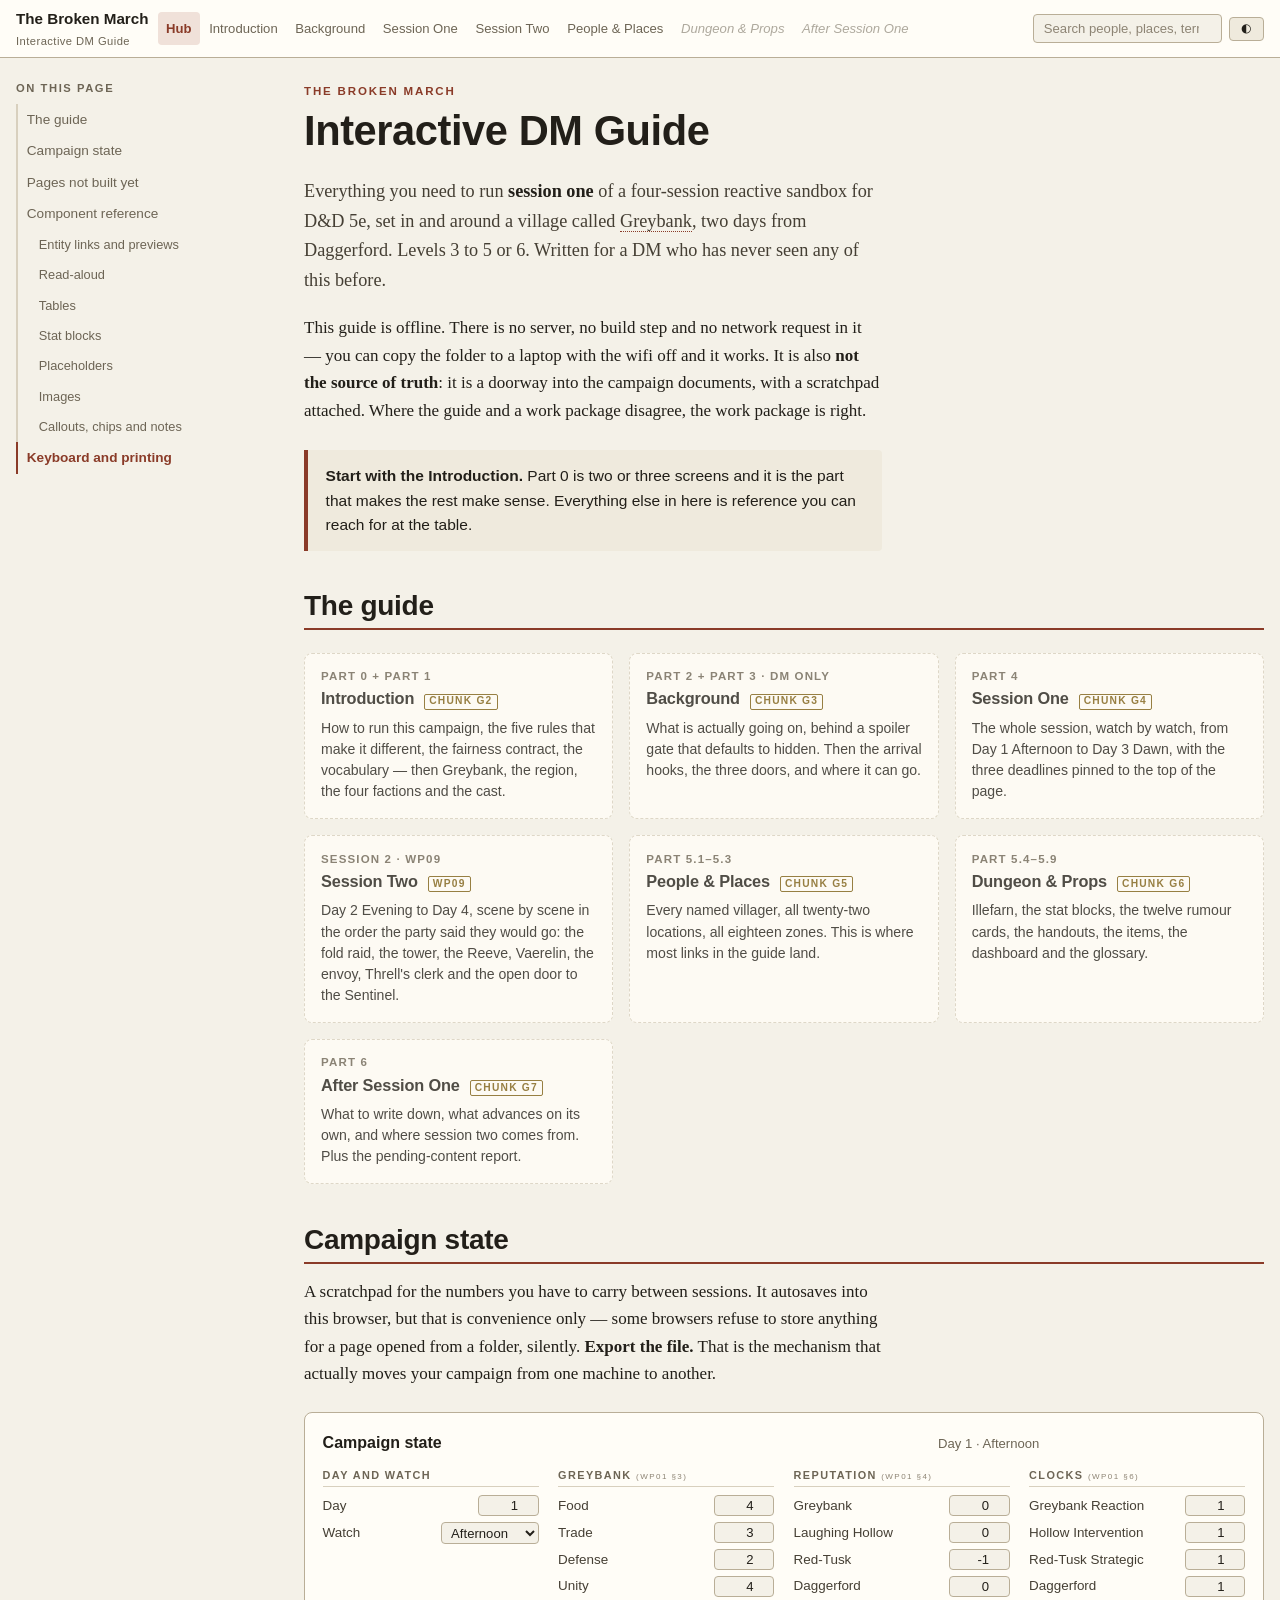
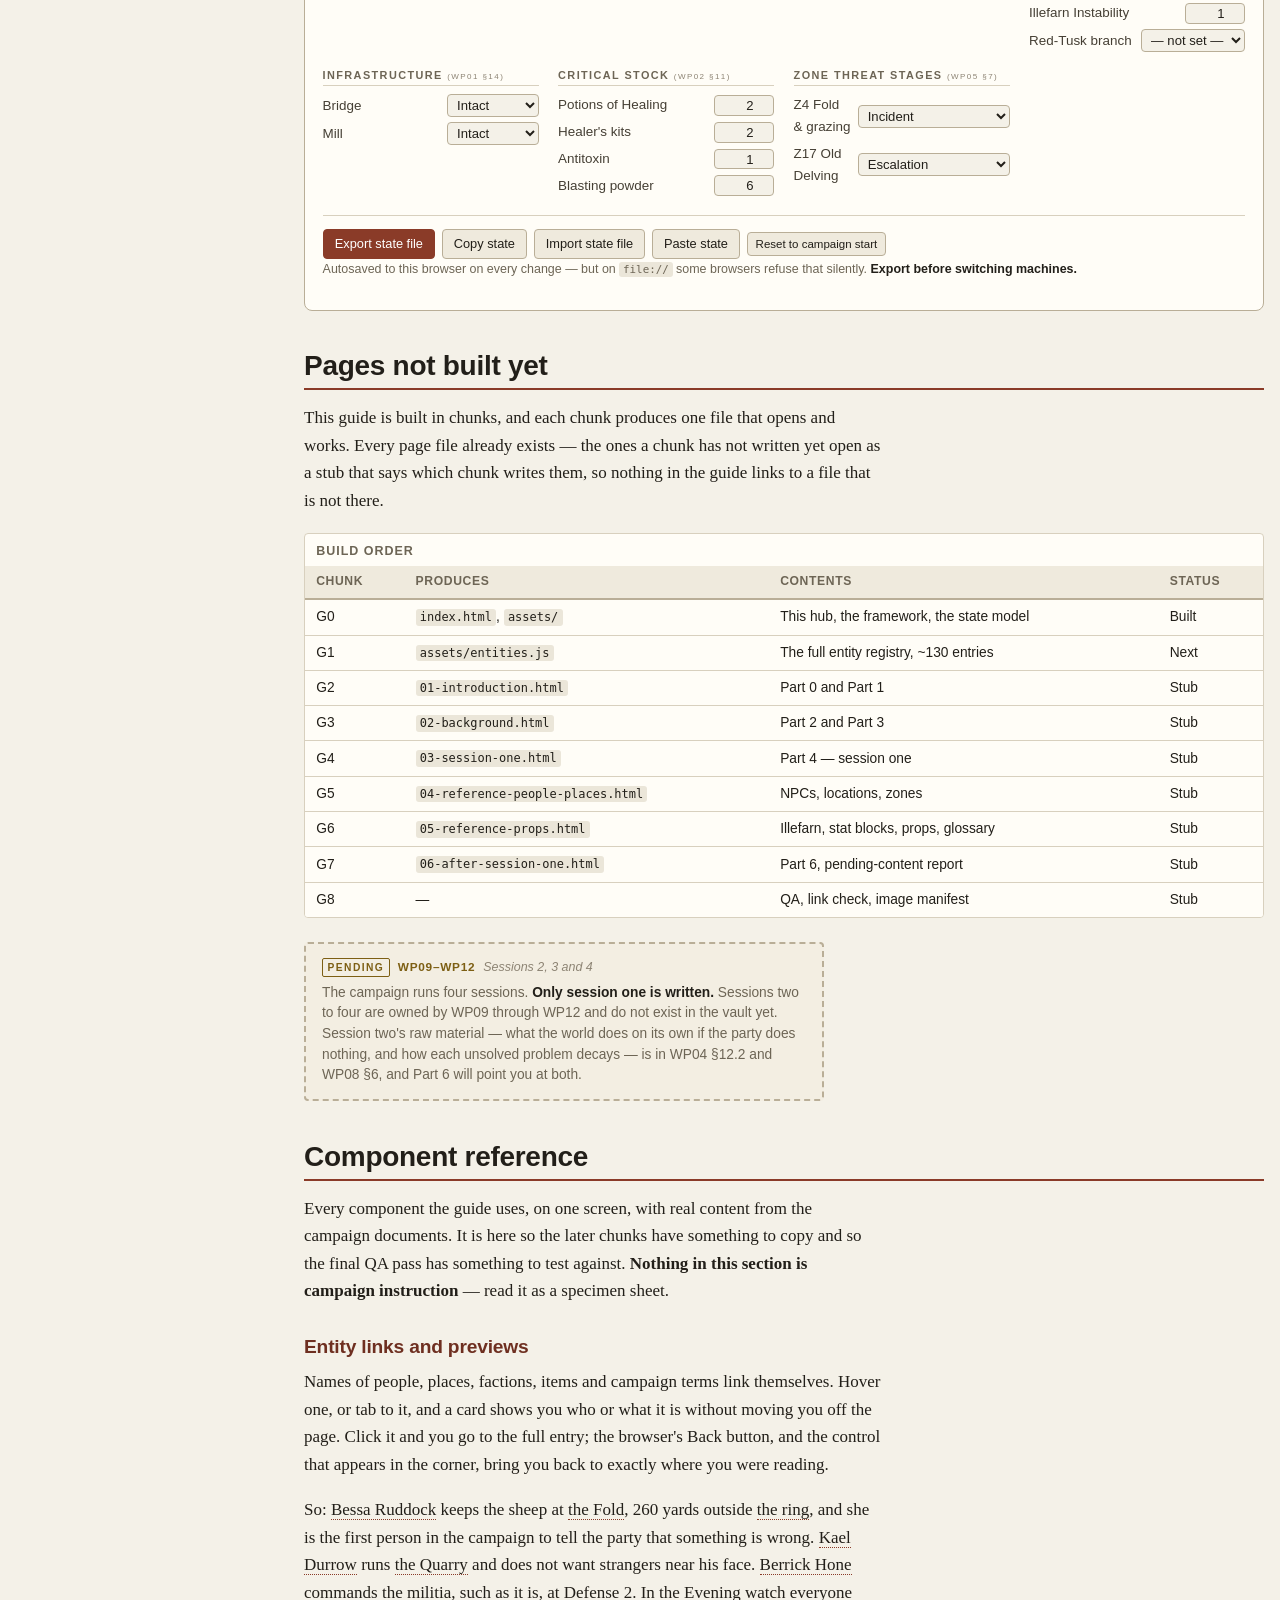
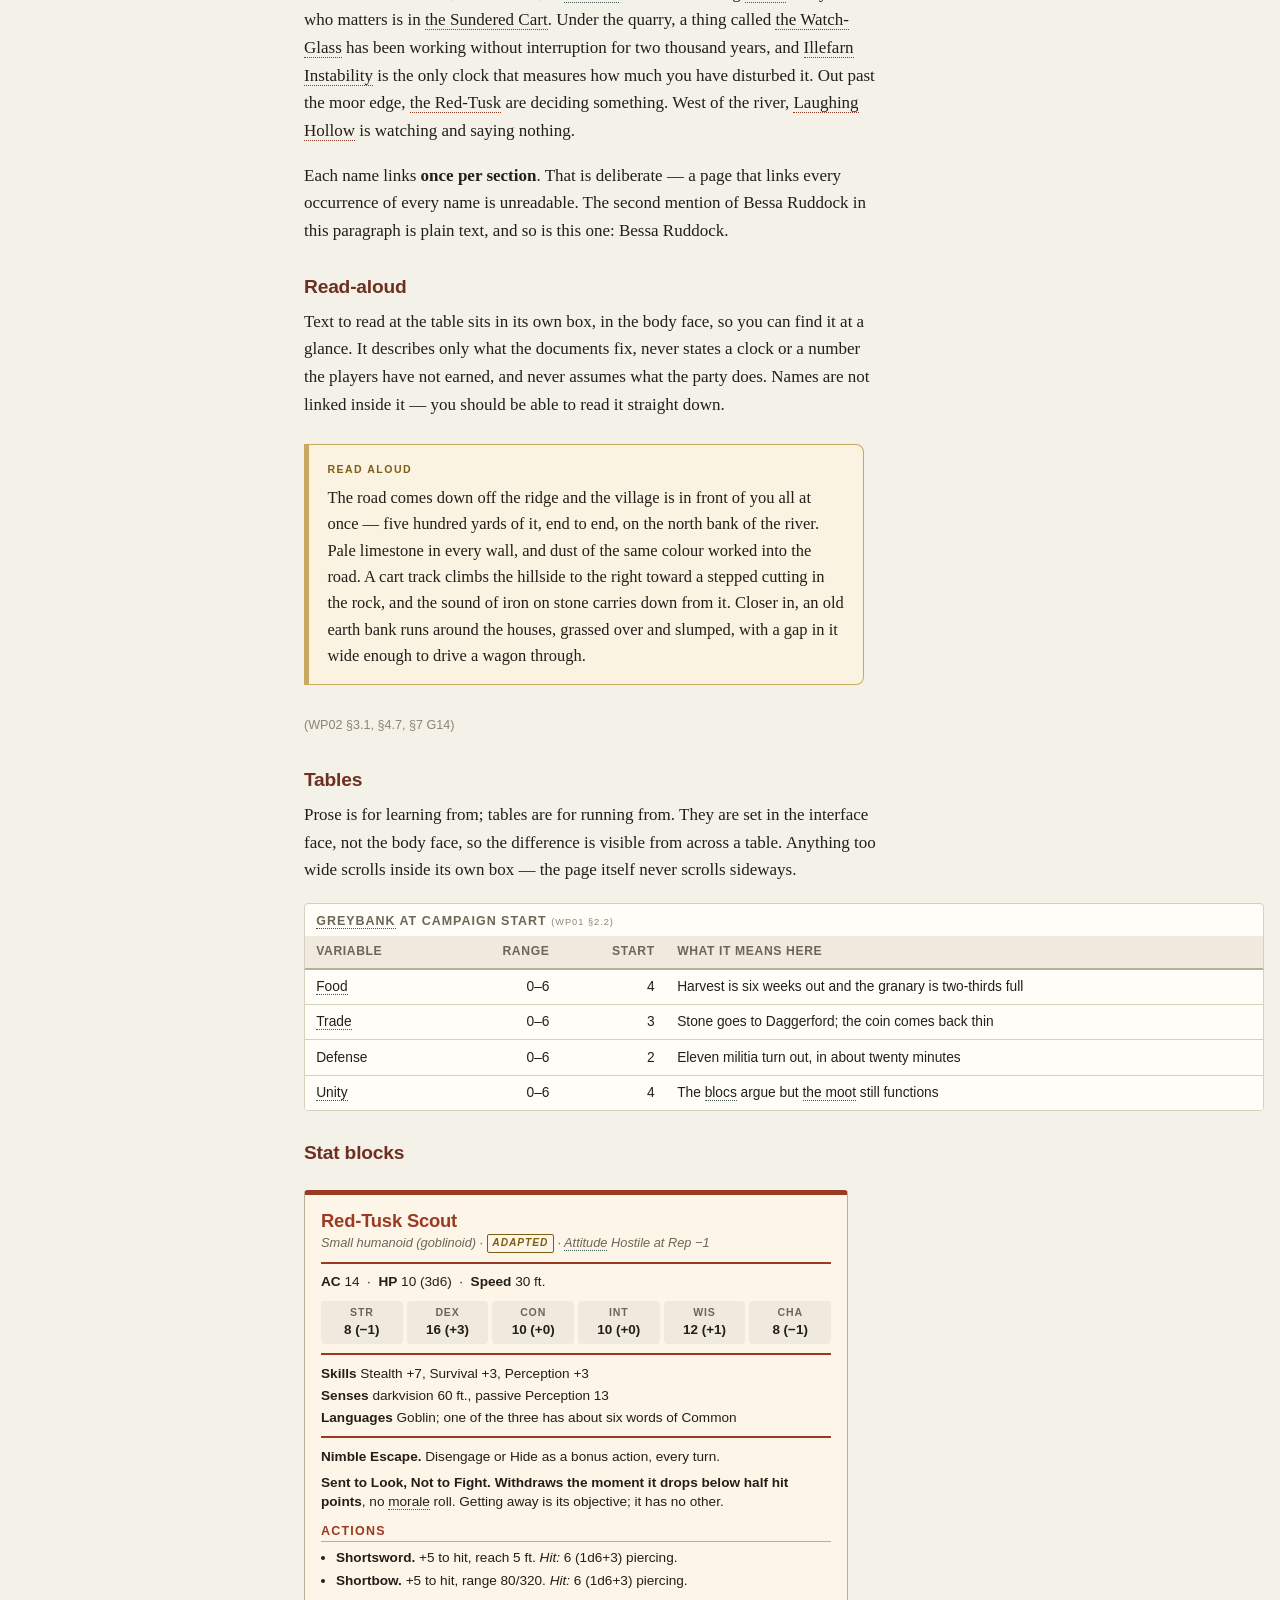
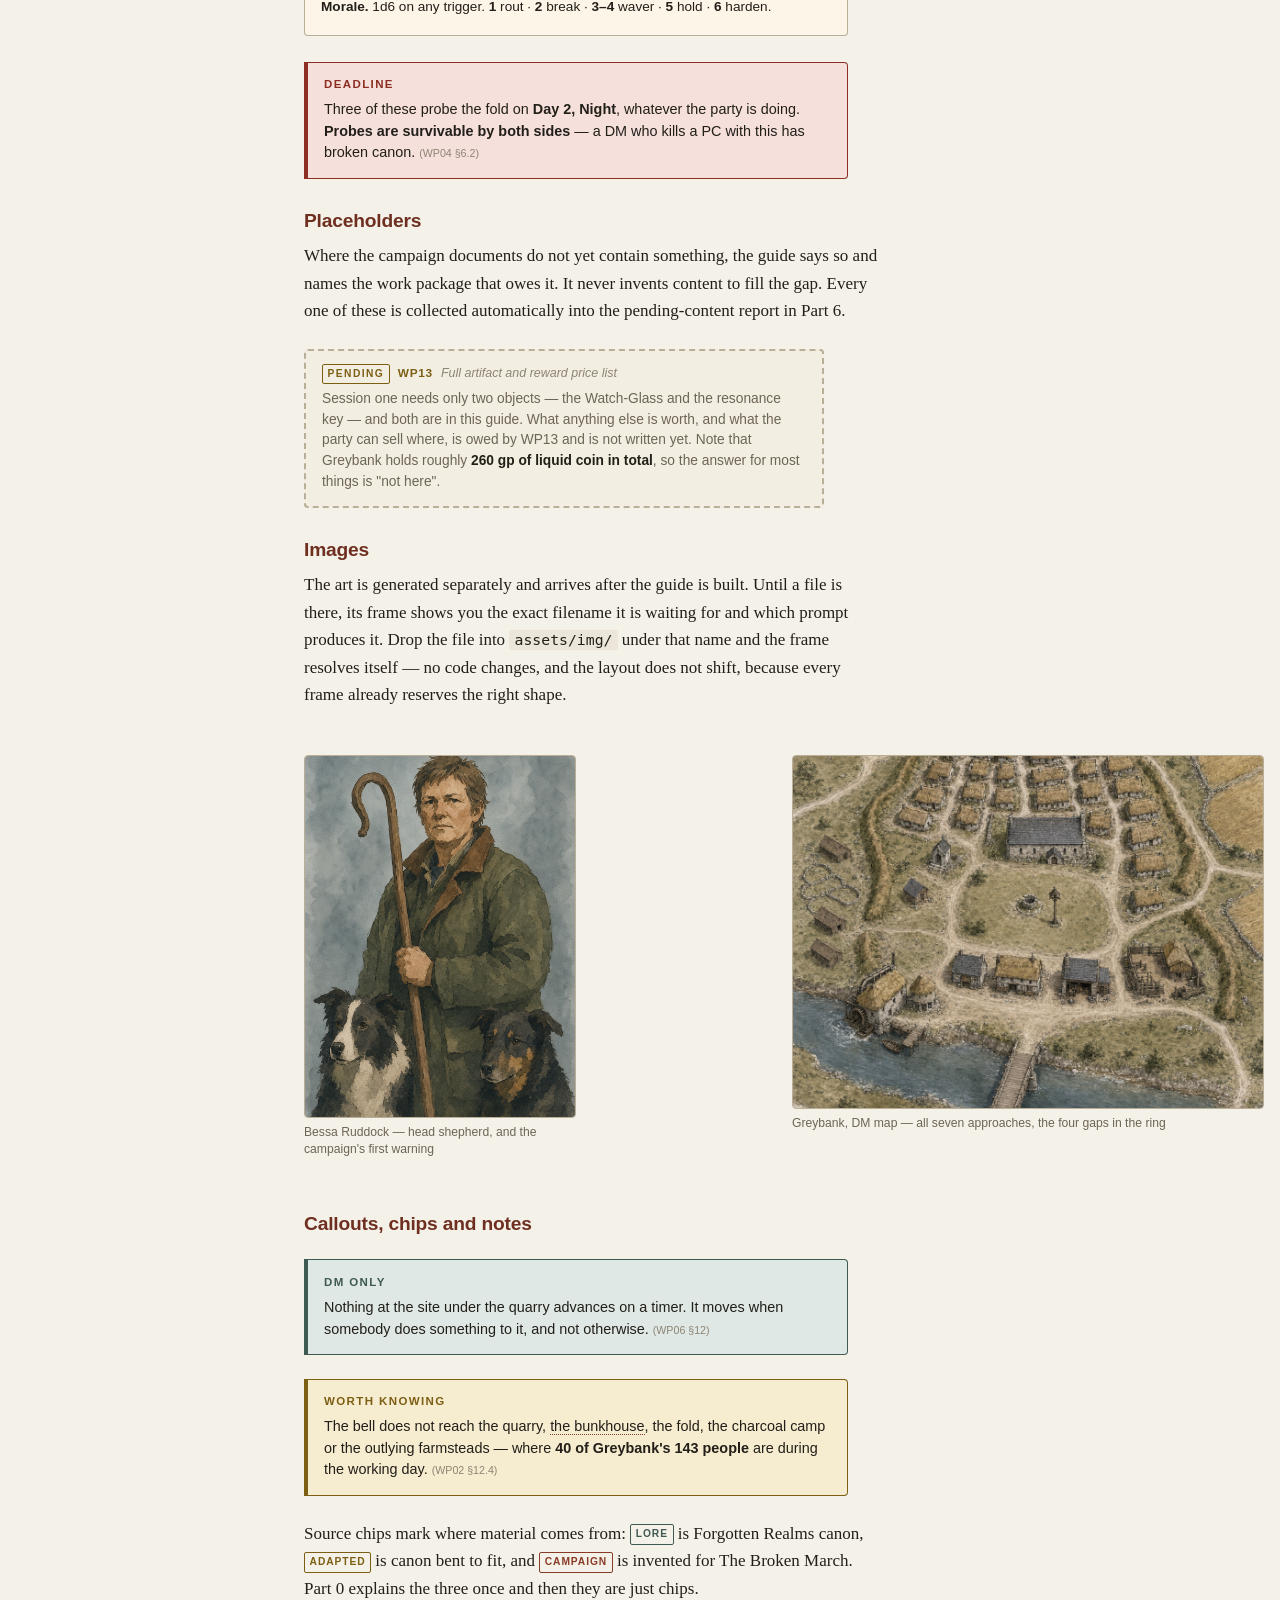
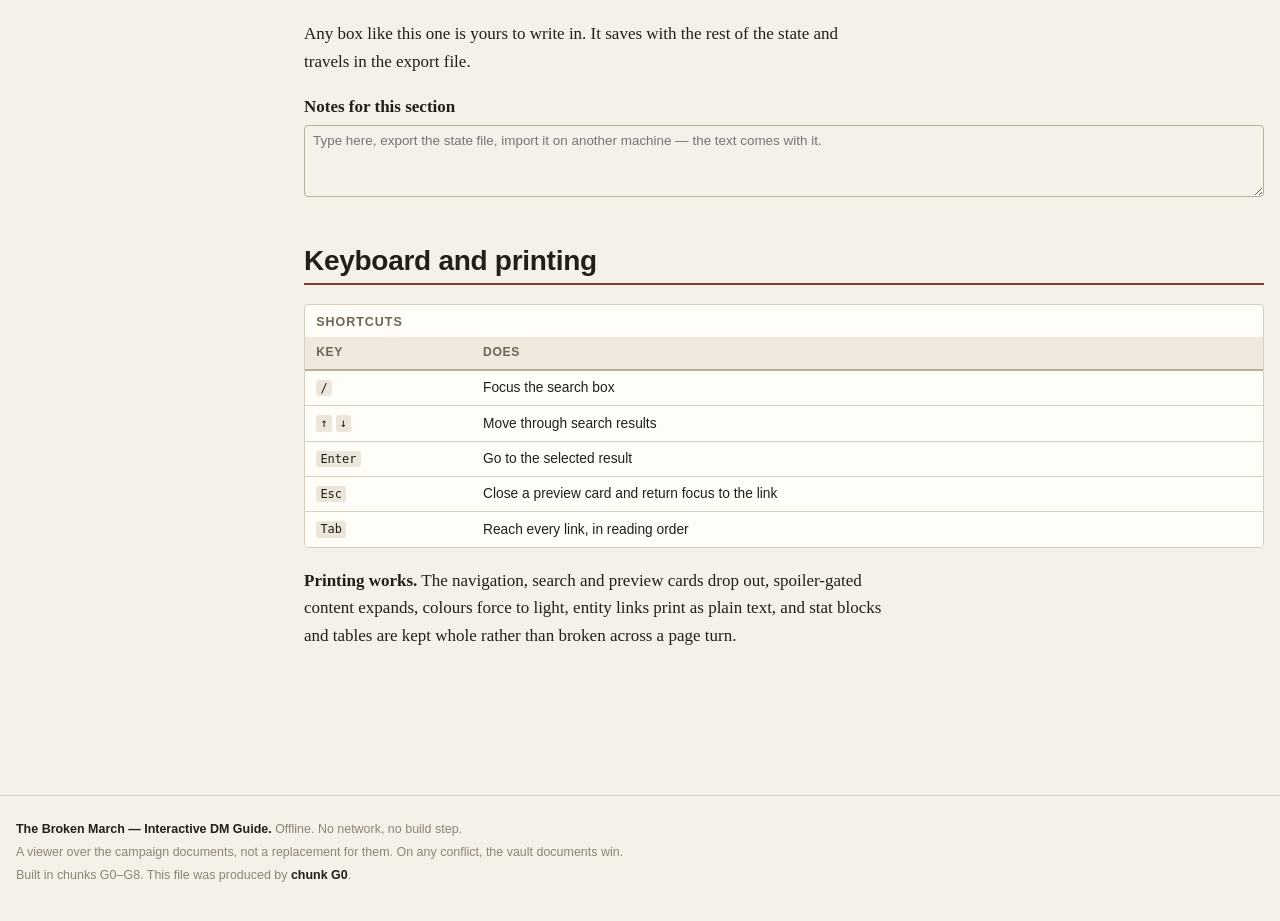
==== commit 5bdd6685: "Add WP09 — Session 2 and its DM Guide page - WP09 — Session 2.md: eleven scenes in the party's decla" ====
--- a/The Broken March - DM Guide/index.html
+++ b/The Broken March - DM Guide/index.html
@@ -74,6 +74,14 @@
           <h3>Session One <span class="card-badge">Chunk G4</span></h3>
           <p>The whole session, watch by watch, from Day 1 Afternoon to Day 3 Dawn,
              with the three deadlines pinned to the top of the page.</p>
+        </a>
+
+        <a class="card is-pending" href="07-session-two.html">
+          <p class="card-meta">Session 2 · WP09</p>
+          <h3>Session Two <span class="card-badge">WP09</span></h3>
+          <p>Day 2 Evening to Day 4, scene by scene in the order the party said
+             they would go: the fold raid, the tower, the Reeve, Vaerelin, the
+             envoy, Threll's clerk and the open door to the Sentinel.</p>
         </a>
 
         <a class="card is-pending" href="04-reference-people-places.html">
--- a/The Broken March - DM Guide/assets/app.css
+++ b/The Broken March - DM Guide/assets/app.css
@@ -1347,3 +1347,43 @@
   white-space: nowrap;
 }
 .dirbar a:hover { background: var(--accent-soft); color: var(--accent-ink); border-color: var(--accent); }
+
+/* --------------------------------------------------------------------------
+   18. Session Two (WP09) — presentation boxes, read-aloud cues, inline TBDs
+   -------------------------------------------------------------------------- */
+
+.pbox {
+  margin: 1rem 0;
+  padding: .7rem .9rem;
+  border: 1px solid var(--rule-strong);
+  border-left: 4px solid var(--accent);
+  border-radius: 0 var(--radius) var(--radius) 0;
+  background: var(--surface);
+  font-family: var(--font-ui);
+  font-size: .9rem;
+  line-height: 1.5;
+  max-width: var(--measure);
+}
+.pbox p { margin: 0 0 .3rem; }
+.pbox > :last-child { margin-bottom: 0; }
+.pbox-name { font-weight: 700; font-size: 1rem; }
+.pbox-tag { font-weight: 400; color: var(--muted); font-size: .85rem; }
+.pbox-now {
+  border-top: 1px dashed var(--rule-strong);
+  padding-top: .3rem;
+  color: var(--ink);
+}
+.entry .pbox { max-width: none; }
+.readaloud .ra-cue {
+  font-family: var(--font-ui);
+  font-size: .72rem; font-style: italic;
+  color: var(--muted);
+  margin: -.3rem 0 .4rem;
+}
+.tbd-inline {
+  border: 1px dashed var(--warn);
+  border-radius: var(--radius);
+  padding: 0 .25rem;
+  color: var(--muted);
+  font-style: italic;
+}
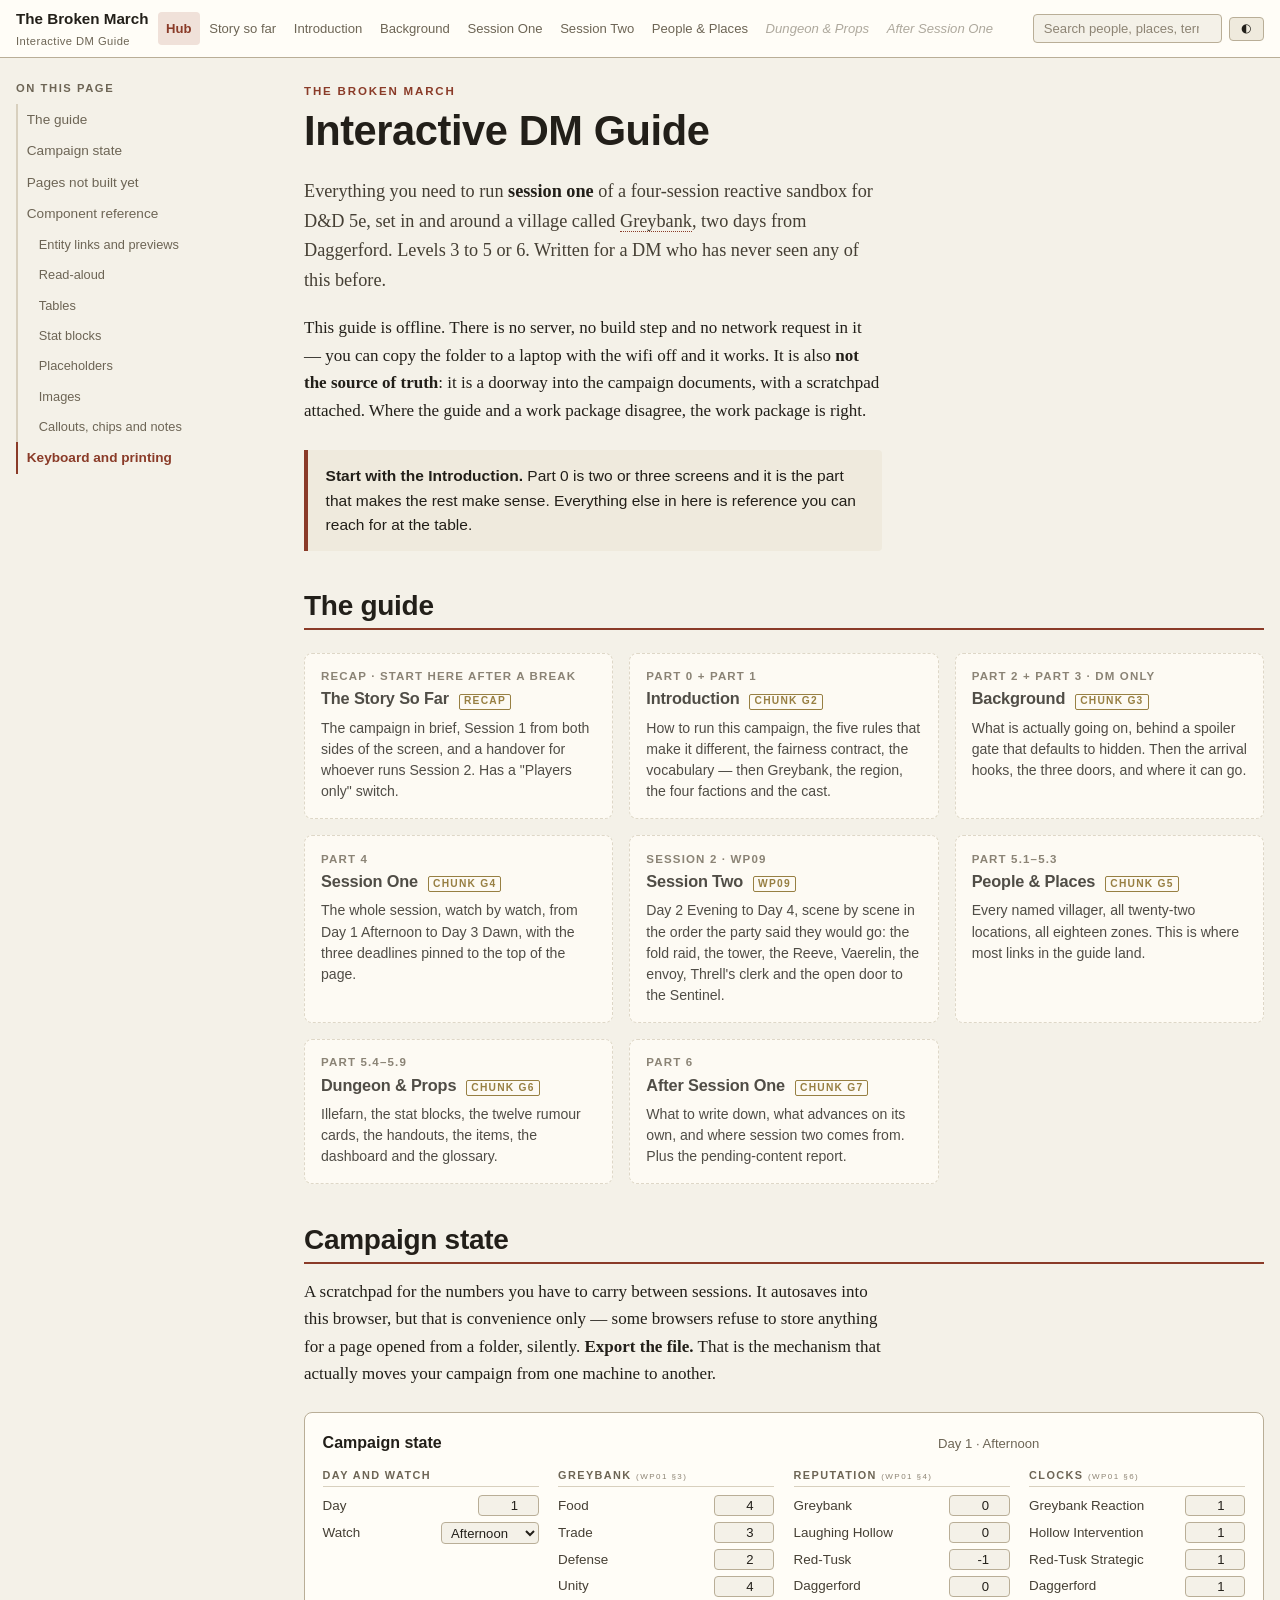
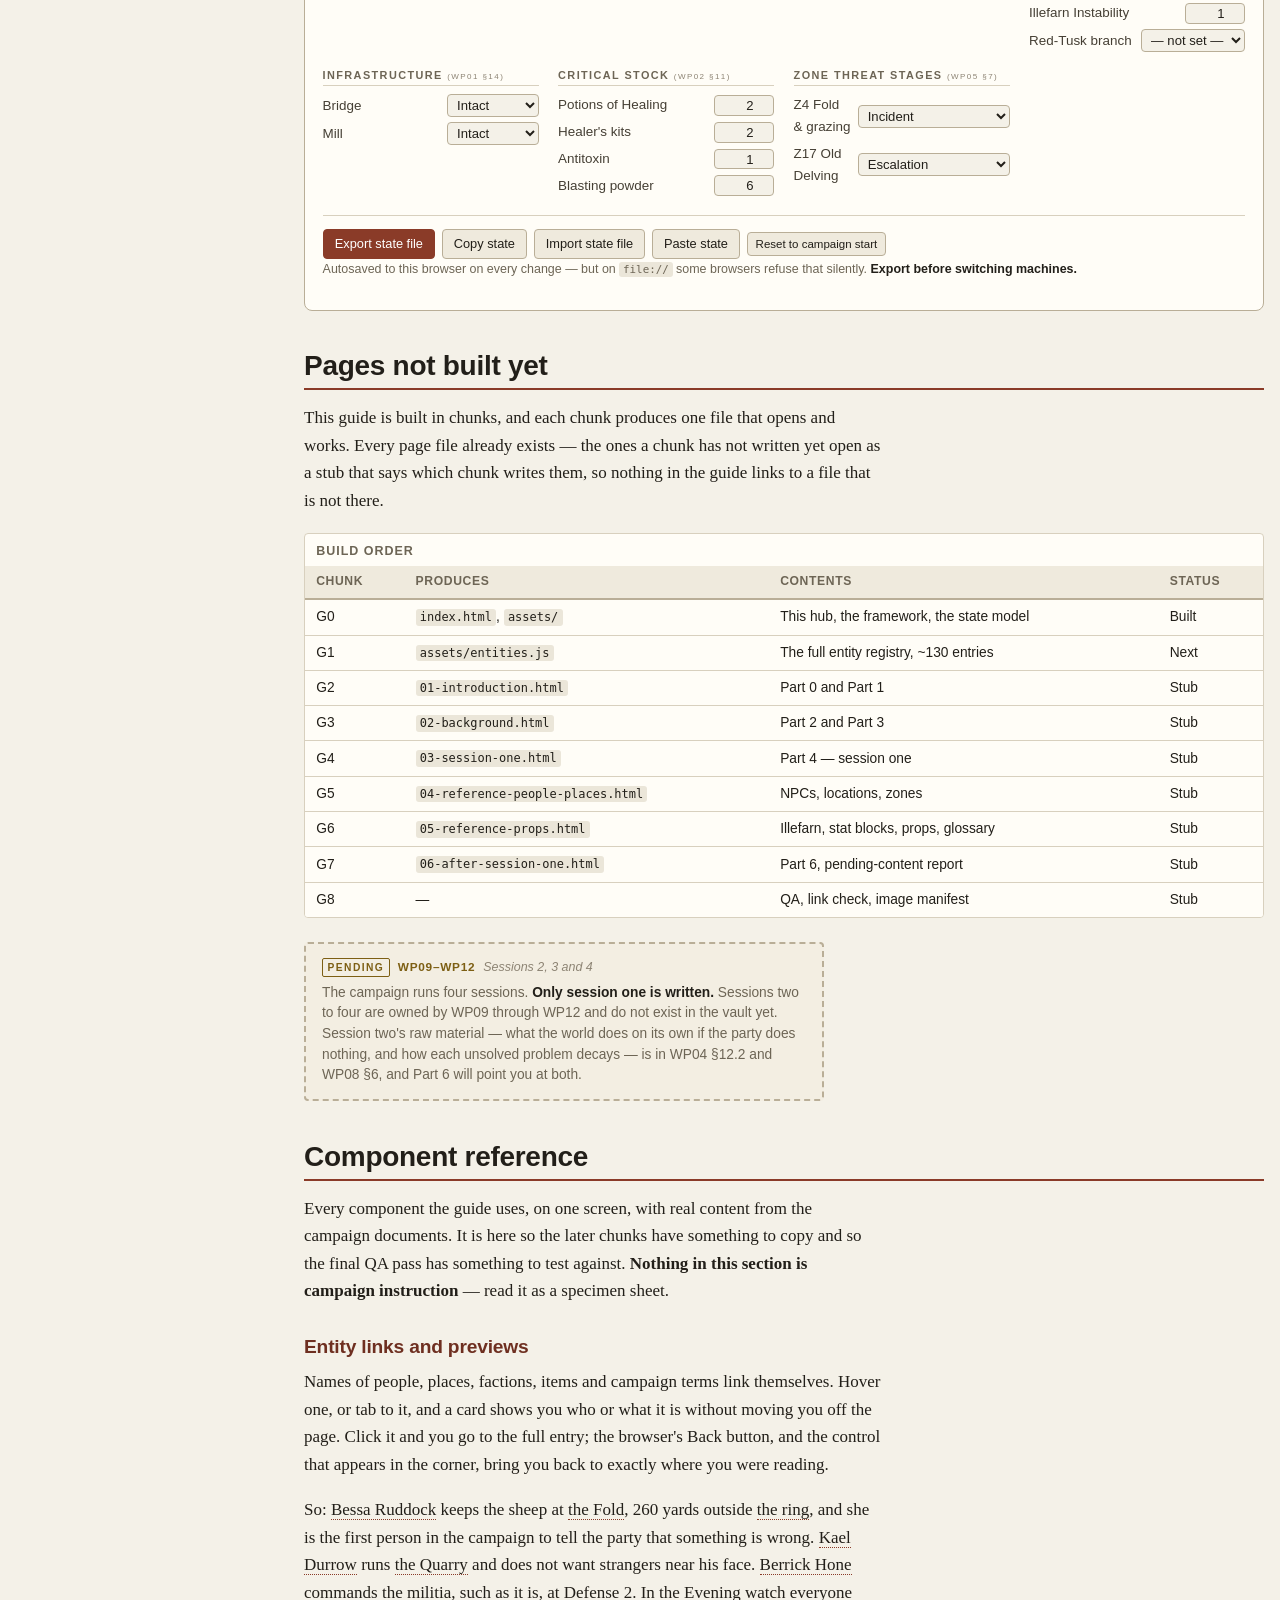
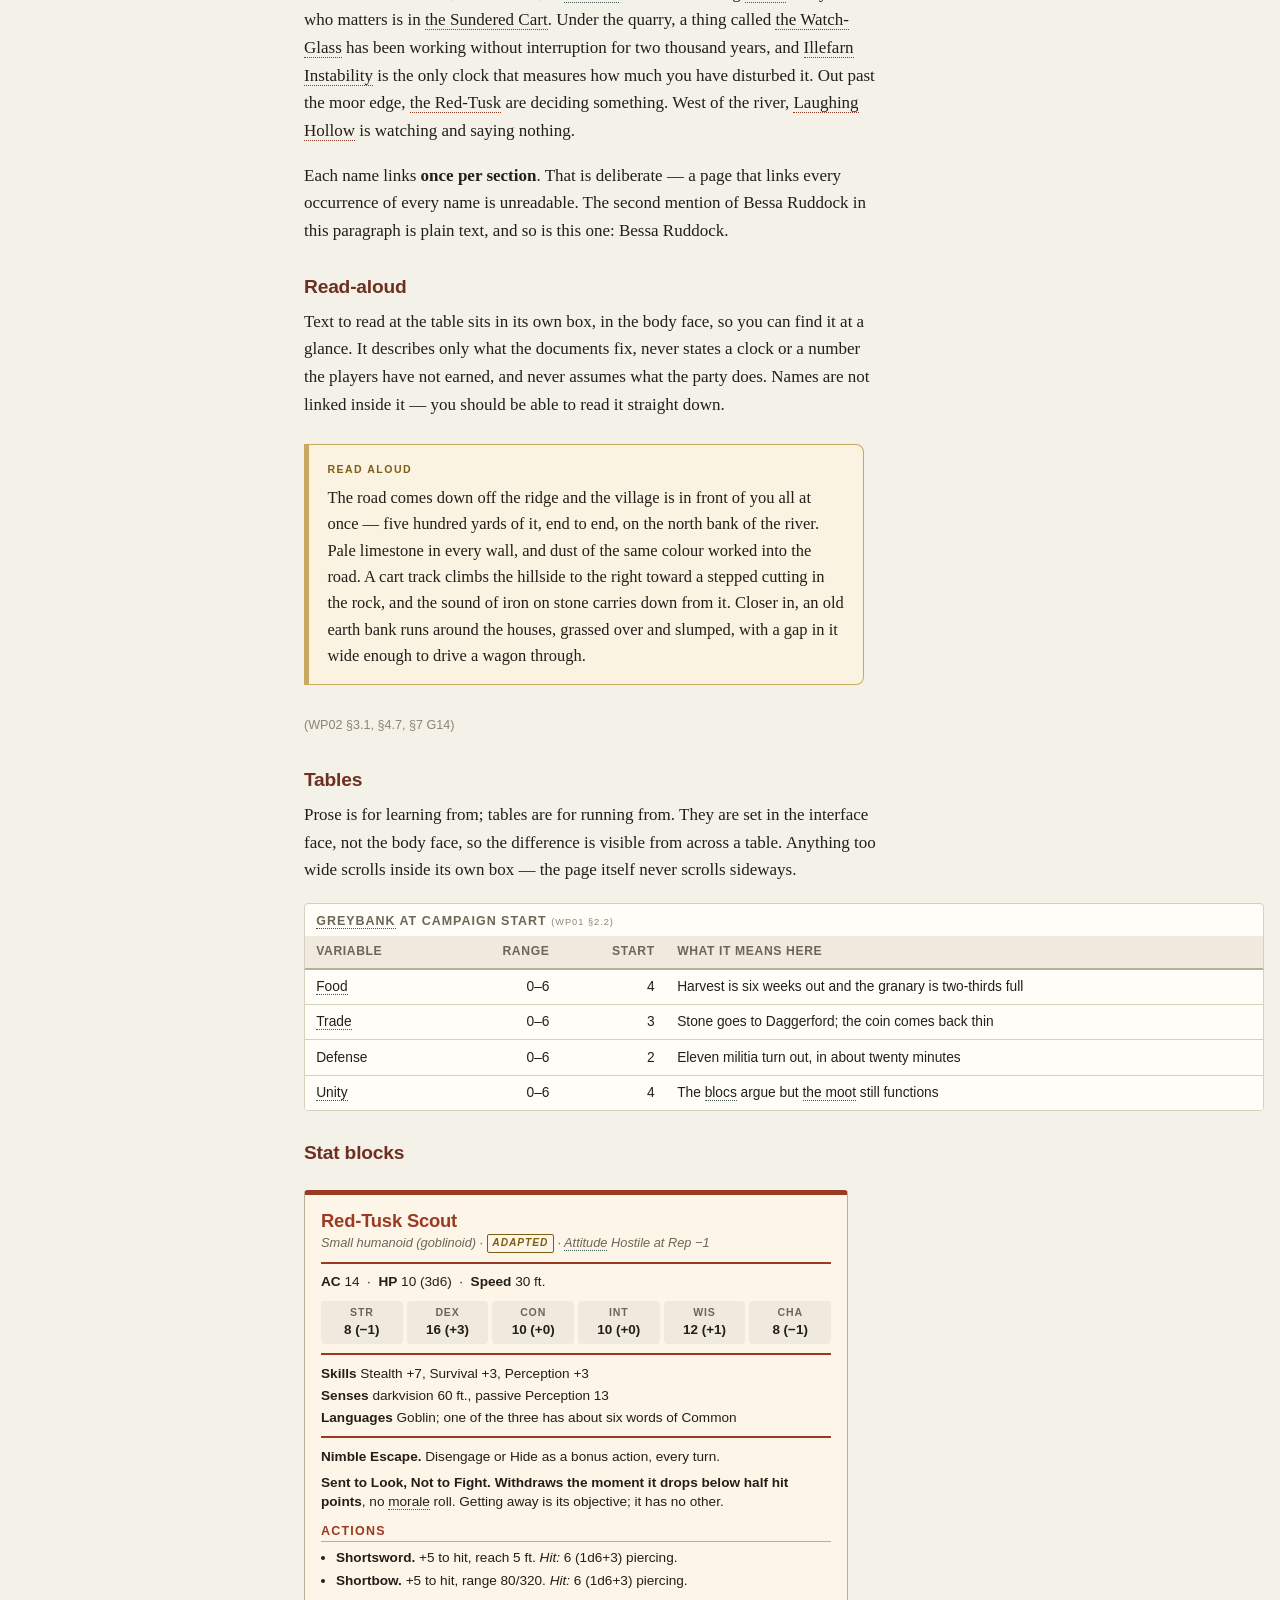
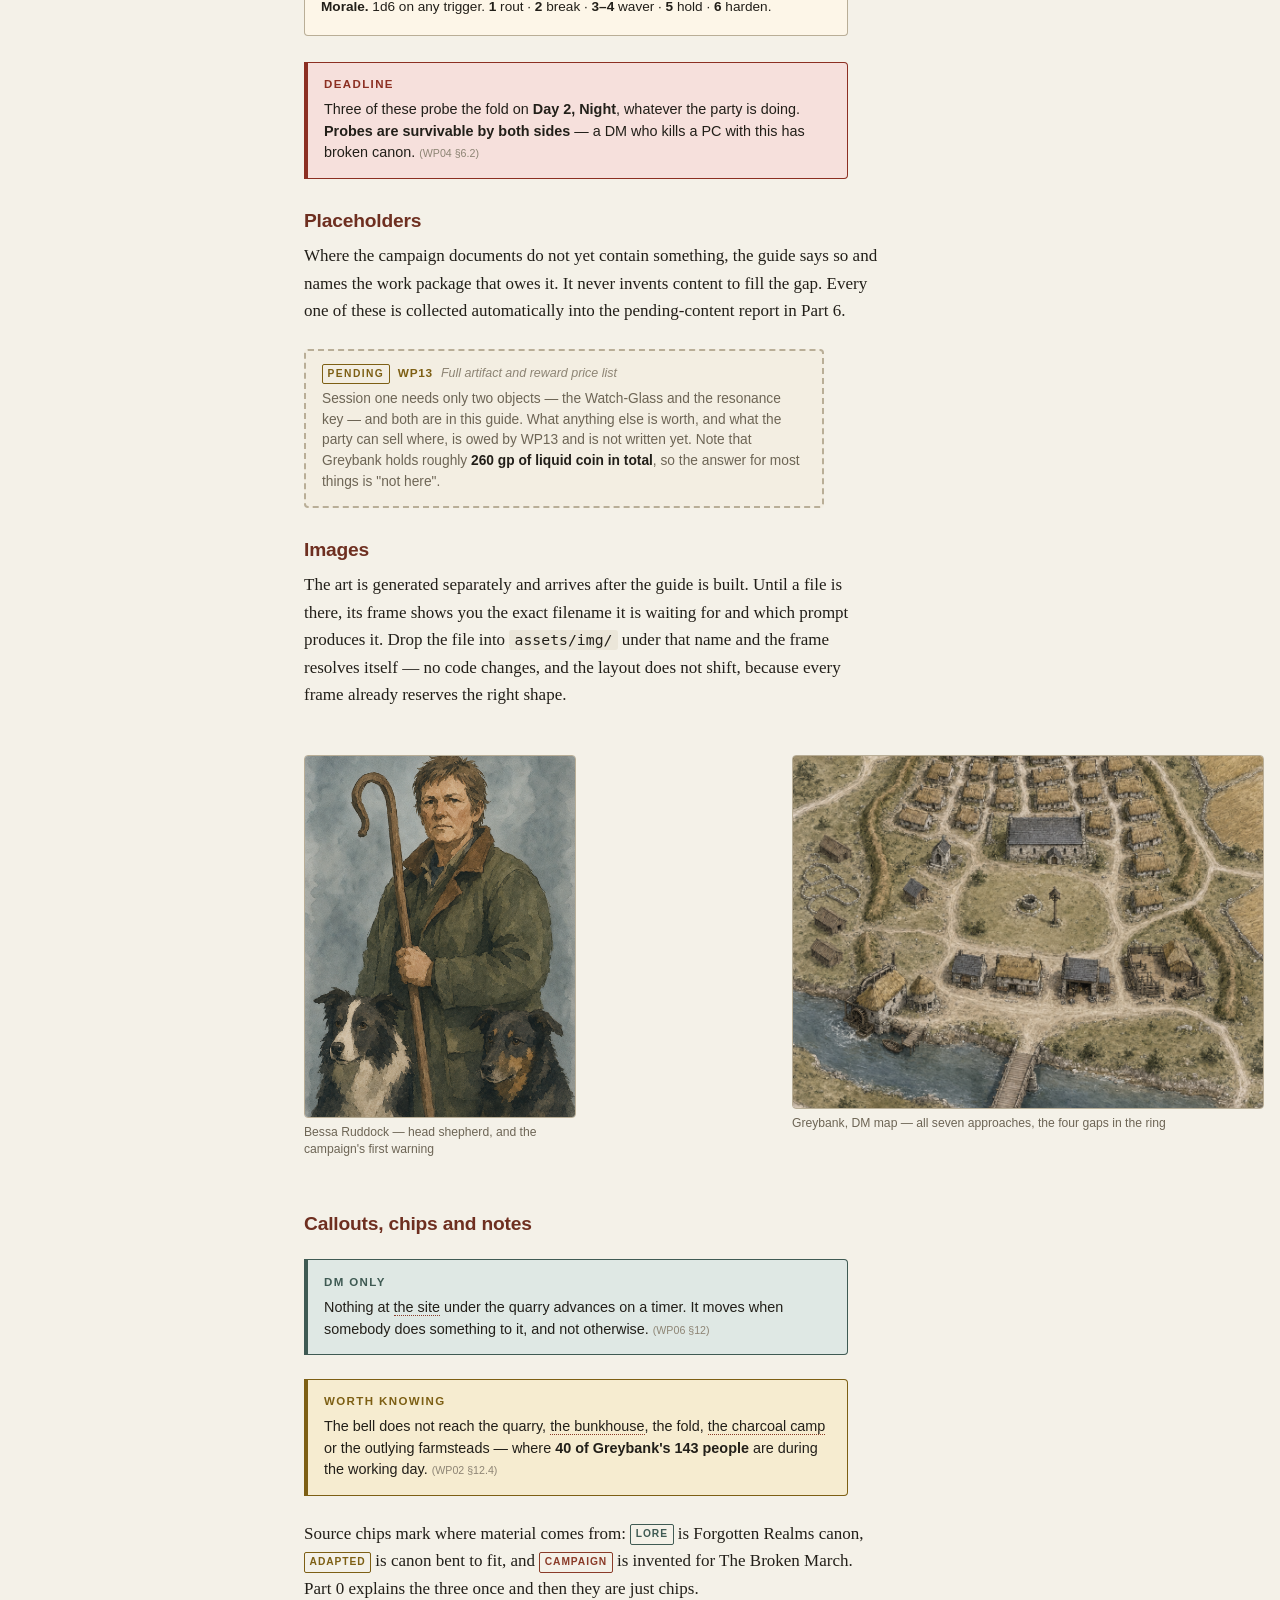
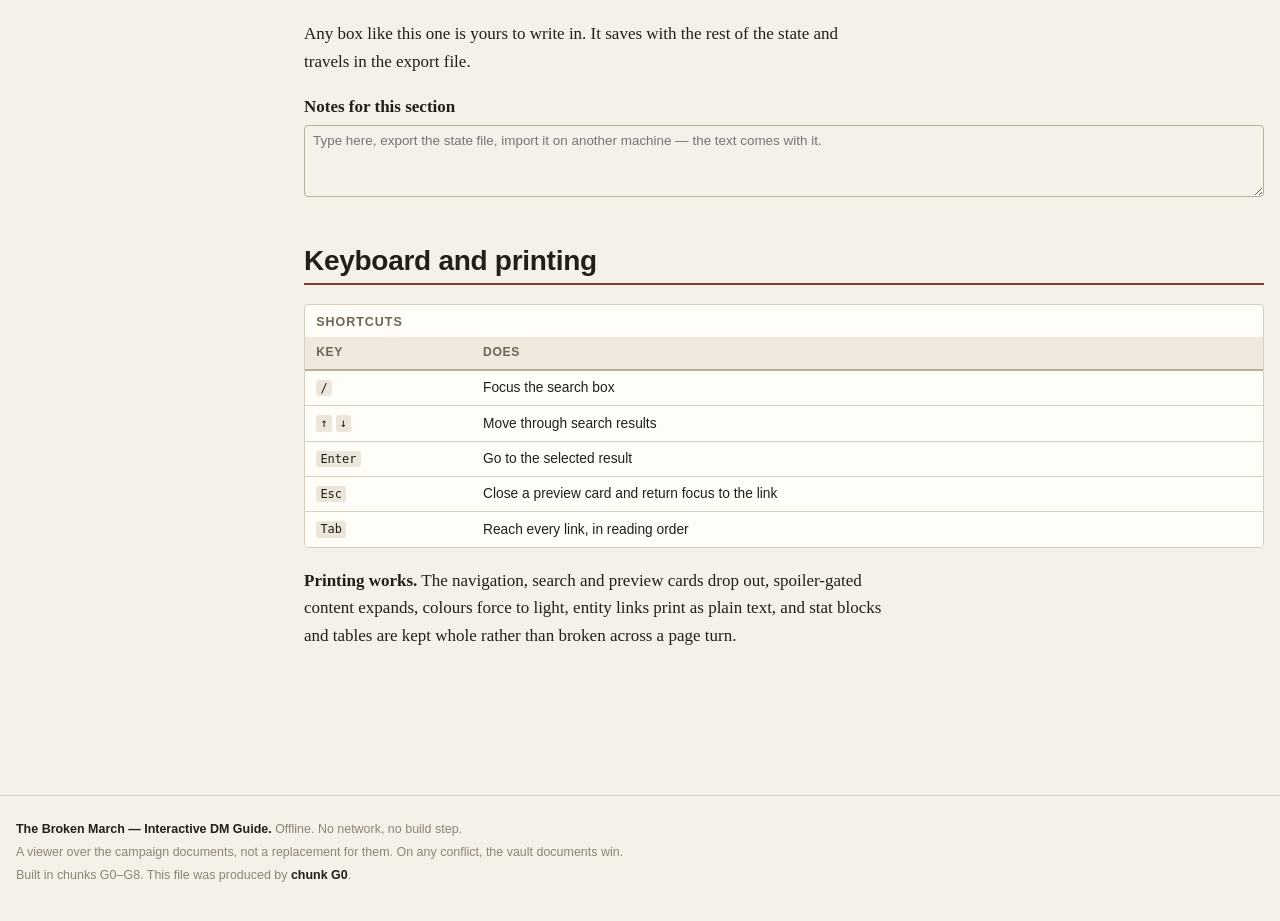
==== commit 60a0f85c: "Add The Story So Far tab to the DM Guide - New page 08-story-so-far.html (from The Story So Far.md):" ====
--- a/The Broken March - DM Guide/index.html
+++ b/The Broken March - DM Guide/index.html
@@ -53,6 +53,13 @@
       <h2 id="h-the-guide">The guide</h2>
 
       <div class="grid prose-wide">
+
+        <a class="card is-pending" href="08-story-so-far.html">
+          <p class="card-meta">Recap · start here after a break</p>
+          <h3>The Story So Far <span class="card-badge">Recap</span></h3>
+          <p>The campaign in brief, Session 1 from both sides of the screen, and a
+             handover for whoever runs Session 2. Has a "Players only" switch.</p>
+        </a>
 
         <a class="card is-pending" href="01-introduction.html">
           <p class="card-meta">Part 0 + Part 1</p>
--- a/The Broken March - DM Guide/assets/app.css
+++ b/The Broken March - DM Guide/assets/app.css
@@ -1387,3 +1387,77 @@
   color: var(--muted);
   font-style: italic;
 }
+
+/* Session Two two-column rows: main text left, related notes right. The two
+   columns of a row scroll together; a side may be empty. One column when the
+   reading area is narrow. */
+.part-page { container-type: inline-size; }
+.s2-row {
+  display: grid;
+  grid-template-columns: minmax(0, 1fr);
+  gap: .2rem 1.6rem;
+  align-items: start;
+}
+.s2-main > :first-child, .s2-side > :first-child { margin-top: 0; }
+.s2-side:empty { display: none; }
+.s2-side {
+  font-size: .92rem;
+  padding-bottom: .4rem;
+}
+.s2-side .readaloud, .s2-side .callout, .s2-side .pbox, .s2-side .prose { max-width: none; }
+.s2-side figure.art { max-width: 12rem; margin: 0 0 .8rem; }
+.s2-side .scrollx table { font-size: .82rem; }
+@container (min-width: 46rem) {
+  .s2-row { grid-template-columns: minmax(0, 3fr) minmax(0, 2fr); }
+  .s2-side:empty { display: block; }
+  .s2-side {
+    border-left: 1px solid var(--rule-strong);
+    padding-left: 1.1rem;
+    min-height: 1rem;
+  }
+  .s2-main .prose, .s2-main .readaloud, .s2-main .callout { max-width: none; }
+}
+
+/* Session Two definition cards (📘): short reference for creatures, items and
+   places, so a link never has to leave the page. */
+.defbox {
+  margin: .8rem 0;
+  padding: .6rem .85rem;
+  border: 1px dashed var(--rule-strong);
+  border-radius: var(--radius);
+  background: var(--surface-2);
+  font-family: var(--font-ui);
+  font-size: .86rem;
+  line-height: 1.45;
+}
+.defbox p { margin: 0 0 .25rem; }
+.defbox > :last-child { margin-bottom: 0; }
+.defbox-name { font-weight: 700; }
+
+/* Story So Far: the player-view boxes beside each DM beat, and the
+   "Players only" switch that hides every .dm-only element. */
+.playerview {
+  margin: 0 0 .8rem;
+  padding: .7rem .9rem;
+  border: 1px solid var(--readaloud-rule);
+  border-left-width: 4px;
+  border-radius: 0 var(--radius) var(--radius) 0;
+  background: var(--readaloud-bg);
+  font-family: var(--font-prose);
+  font-size: .95rem;
+  line-height: 1.55;
+}
+.playerview .callout-title { color: var(--warn); }
+.playerview p { margin: 0; }
+.viewbar {
+  position: sticky; top: var(--header-h); z-index: 50;
+  display: flex; flex-wrap: wrap; gap: .4rem .8rem; align-items: center;
+  margin: 0 0 1.4rem;
+  padding: .45rem .7rem;
+  border: 1px solid var(--rule-strong);
+  border-radius: var(--radius);
+  background: var(--surface-2);
+  font-family: var(--font-ui); font-size: .8rem; color: var(--muted);
+}
+@media (max-width: 48rem) { .viewbar { position: static; } }
+.view-players .dm-only { display: none !important; }
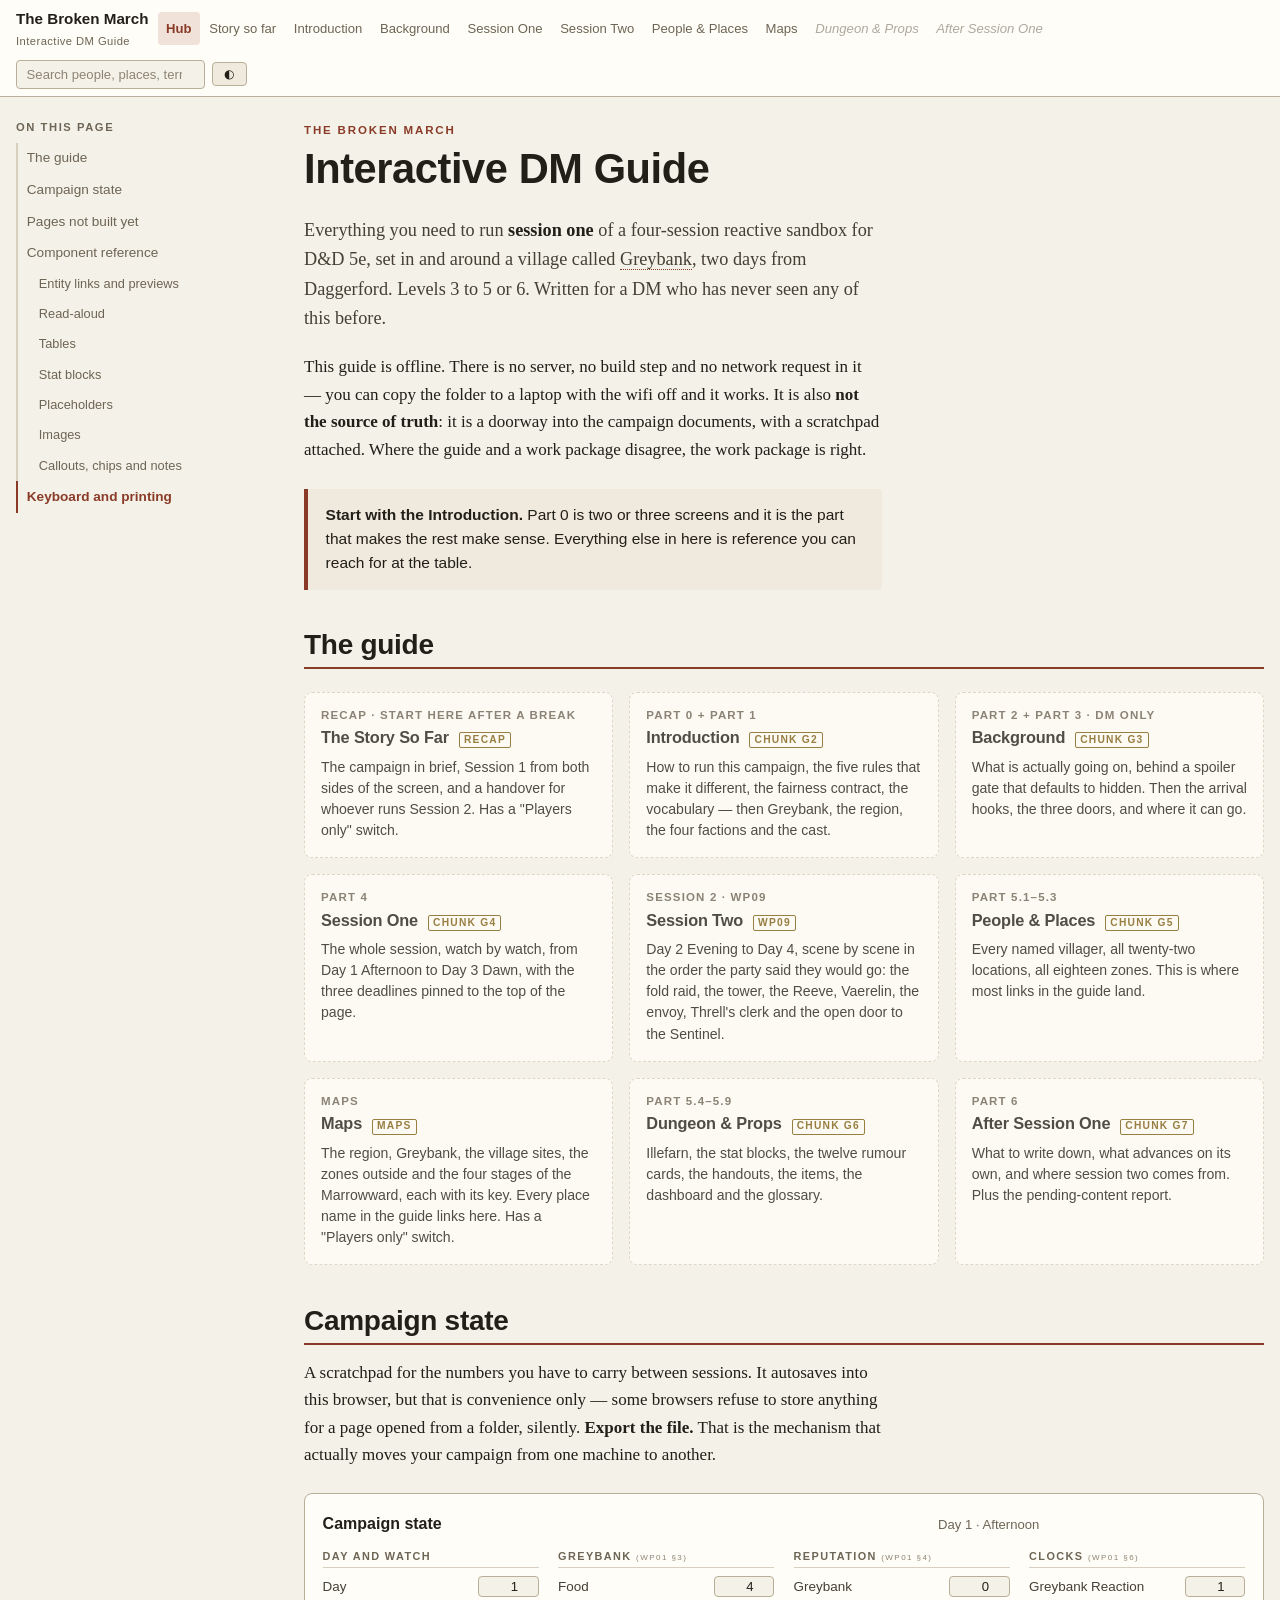
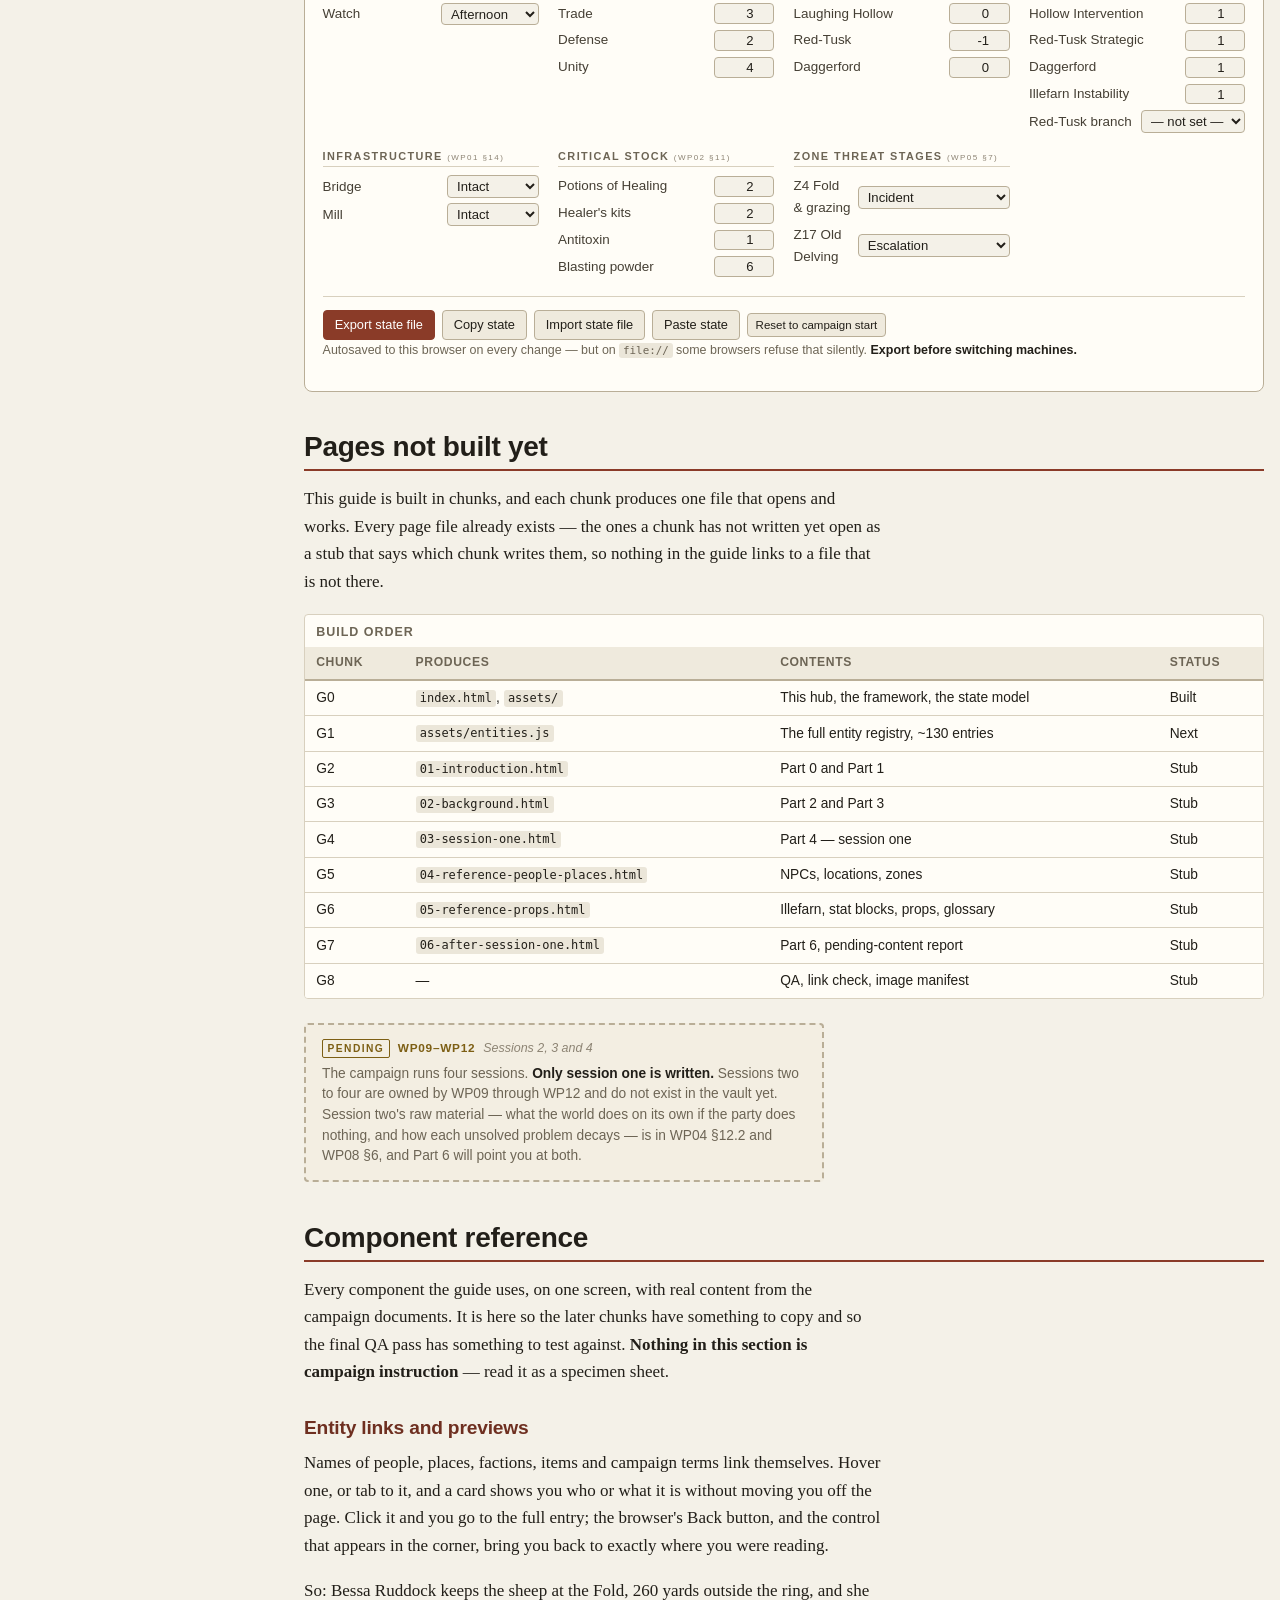
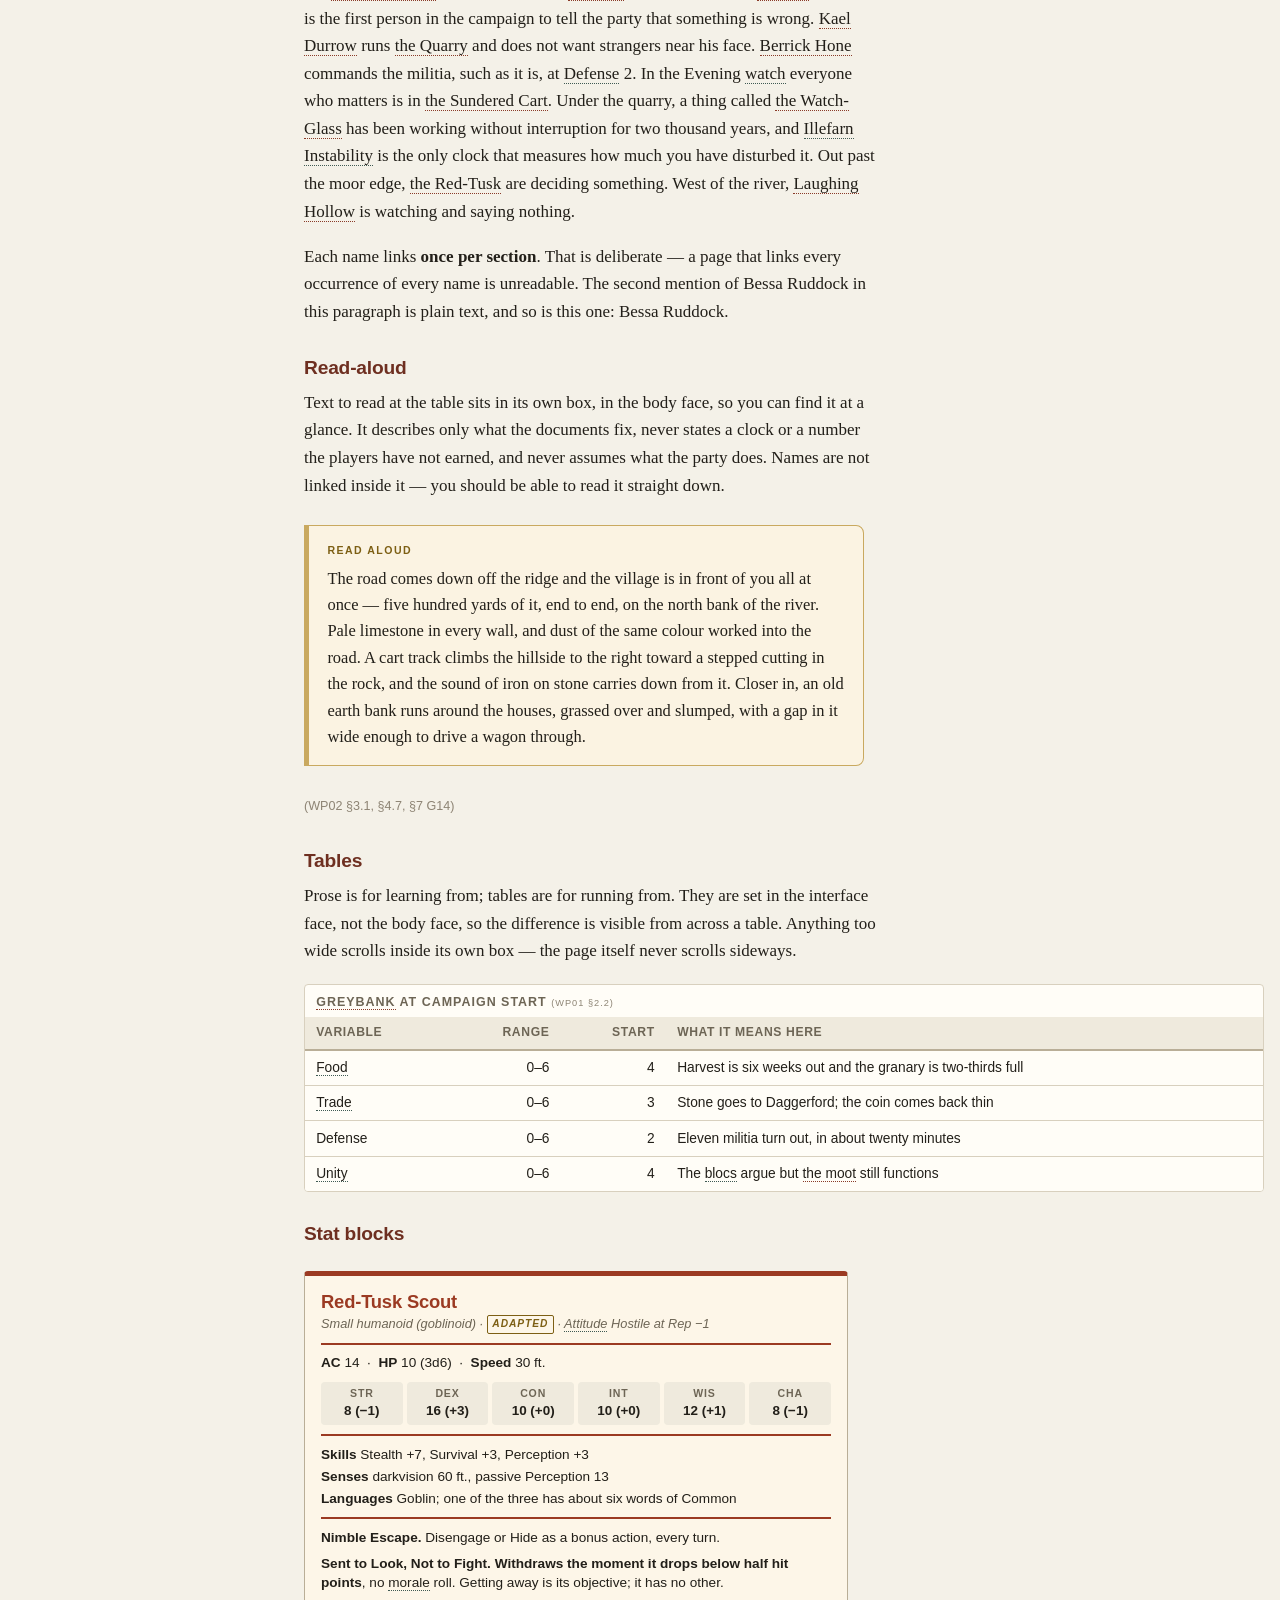
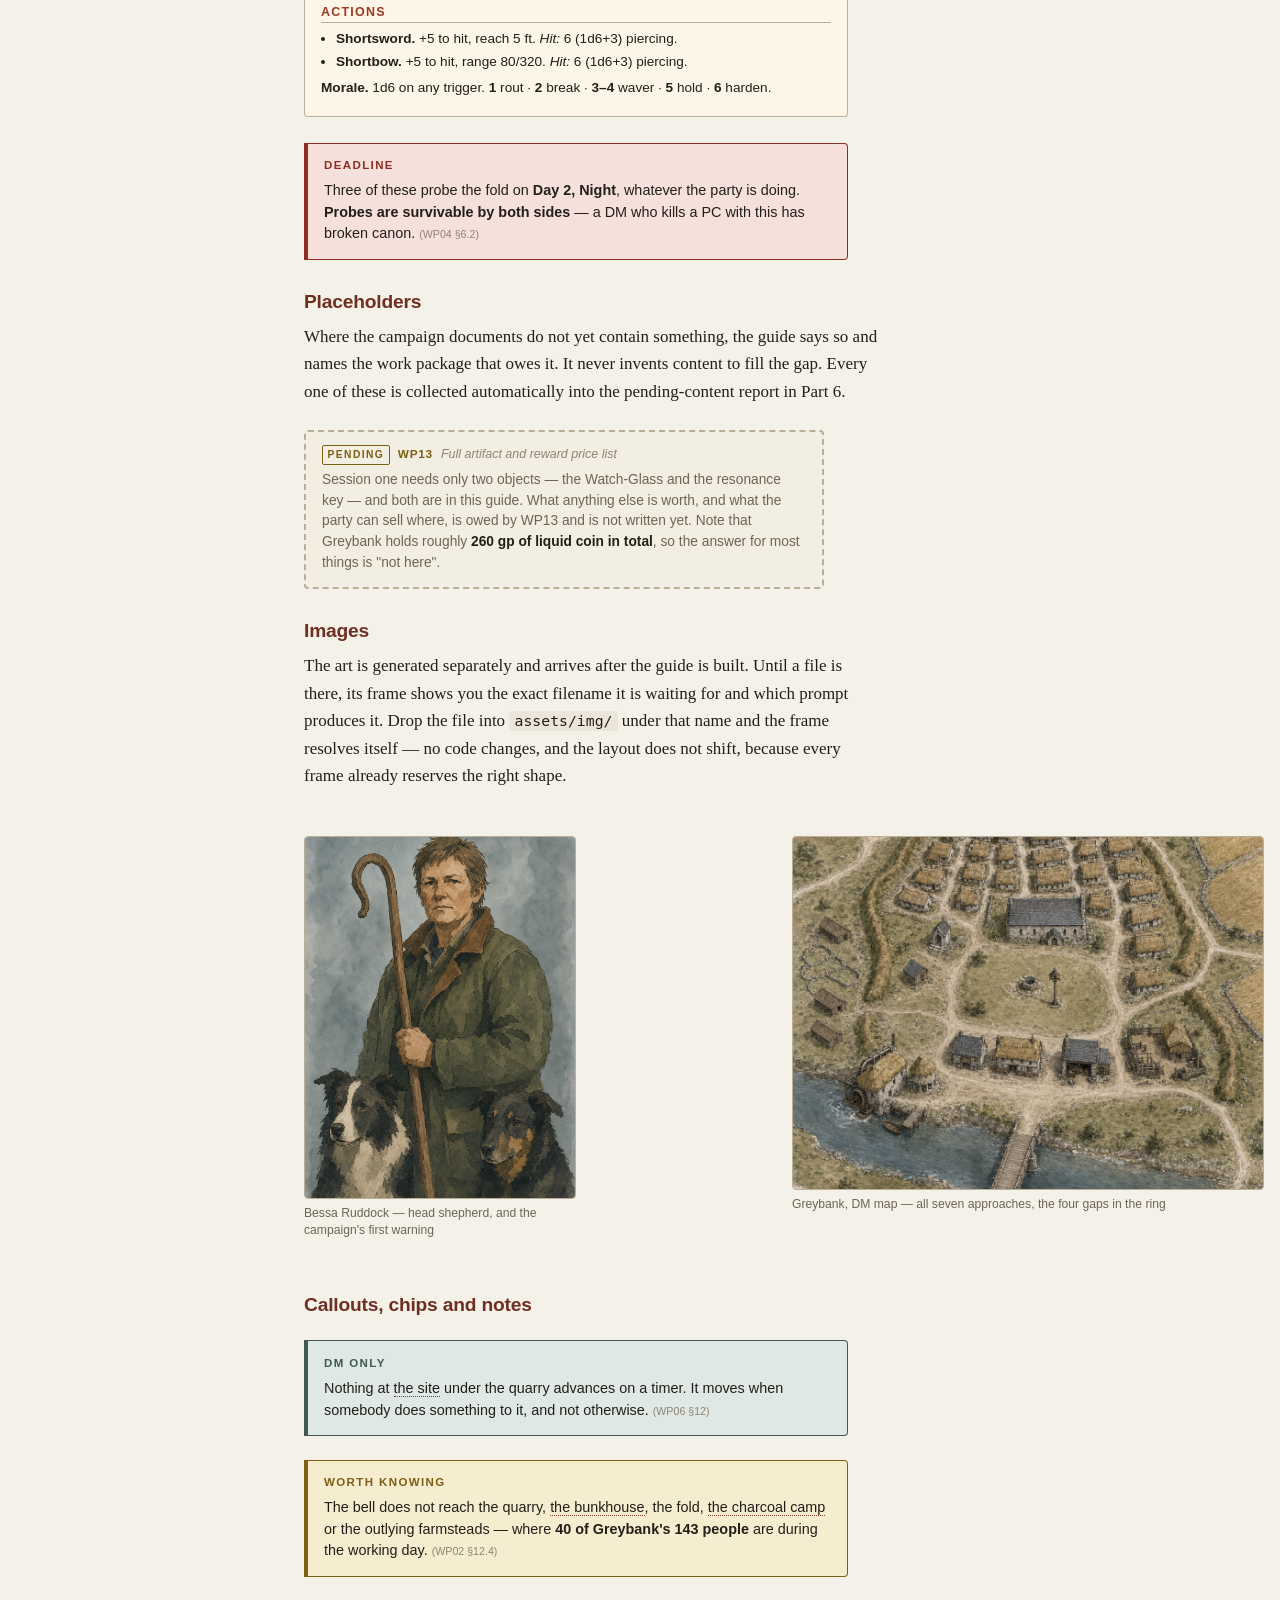
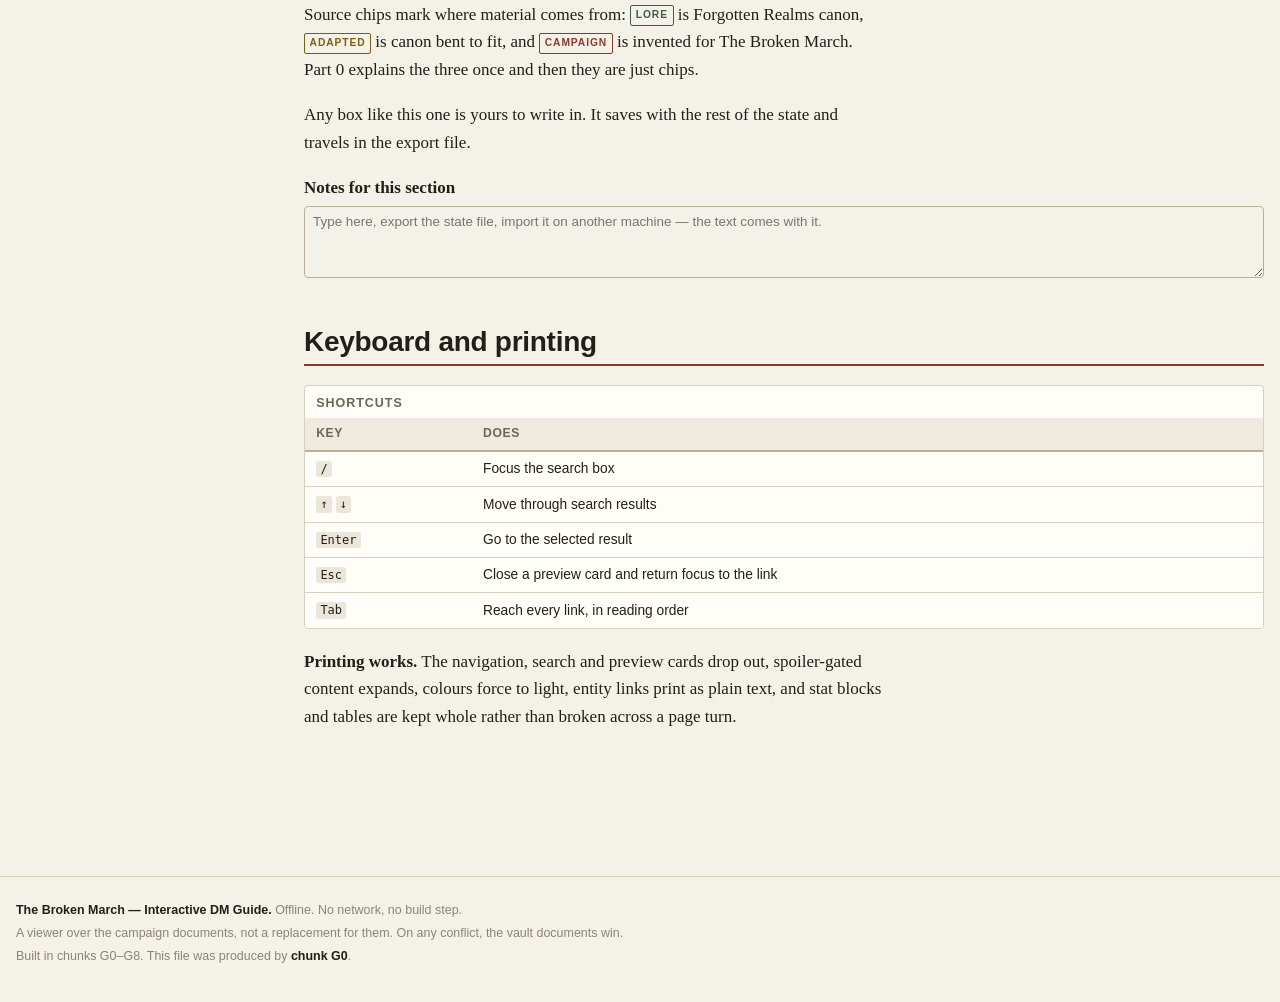
==== commit 1e68ce98: "Add campaign maps and a Maps page to the DM Guide - 20 generated maps (region, village, sites, zones" ====
--- a/The Broken March - DM Guide/index.html
+++ b/The Broken March - DM Guide/index.html
@@ -96,6 +96,14 @@
           <h3>People &amp; Places <span class="card-badge">Chunk G5</span></h3>
           <p>Every named villager, all twenty-two locations, all eighteen zones.
              This is where most links in the guide land.</p>
+        </a>
+
+        <a class="card is-pending" href="09-maps.html">
+          <p class="card-meta">Maps</p>
+          <h3>Maps <span class="card-badge">Maps</span></h3>
+          <p>The region, Greybank, the village sites, the zones outside and the four
+             stages of the Marrowward, each with its key. Every place name in the
+             guide links here. Has a "Players only" switch.</p>
         </a>
 
         <a class="card is-pending" href="05-reference-props.html">
--- a/The Broken March - DM Guide/assets/app.css
+++ b/The Broken March - DM Guide/assets/app.css
@@ -1461,3 +1461,69 @@
 }
 @media (max-width: 48rem) { .viewbar { position: static; } }
 .view-players .dm-only { display: none !important; }
+
+/* --------------------------------------------------------------------------
+   Maps — 09-maps.html (assets/maps.js) and map thumbnails in preview cards
+   -------------------------------------------------------------------------- */
+.ent-preview .pv-map { margin: 0 0 .5rem; }
+.ent-preview .pv-map-img {
+  display: block; width: 100%; height: 9rem; object-fit: cover;  /* fixed: the card is placed before the picture loads */
+  border: 1px solid var(--rule); border-radius: var(--radius); background: var(--surface-2);
+}
+.ent-preview .pv-map-links { display: flex; justify-content: space-between; margin: .3rem 0 0; font-size: .78rem; }
+
+.map-group { margin-bottom: 2.5rem; }
+.map-entry { margin: 0 0 2.2rem; padding-top: .4rem; border-top: 1px solid var(--rule); }
+.map-entry h3 { display: flex; flex-wrap: wrap; align-items: baseline; gap: .2rem .6rem; }
+.map-who {
+  font-family: var(--font-ui); font-size: .62rem; font-weight: 700; letter-spacing: .1em;
+  text-transform: uppercase; padding: .15em .45em; border-radius: 2px;
+}
+.map-who-dm   { background: var(--danger-soft); color: var(--danger); }
+.map-who-pl   { background: var(--stone-soft);  color: var(--stone); }
+.map-who-both { background: var(--warn-soft);   color: var(--warn); }
+
+.map-fig { margin: .6rem 0 .5rem; }
+.map-view {
+  display: block; width: 100%; padding: 0; margin: 0; cursor: zoom-in;
+  border: 1px solid var(--rule-strong); border-radius: var(--radius); background: #efe6d4; overflow: hidden;
+}
+.map-view:focus-visible { outline: 3px solid var(--accent); outline-offset: 2px; }
+.map-svg { display: block; width: 100%; height: auto; max-height: 80vh; }
+.map-fig figcaption { font-family: var(--font-ui); font-size: .75rem; color: var(--muted); margin-top: .3rem; }
+.map-desc { max-width: var(--measure); }
+.map-locs { font-family: var(--font-ui); font-size: .85rem; }
+.map-key { max-width: 46rem; }
+.map-key-mark { font-weight: 700; white-space: nowrap; }
+.map-key-dm { color: var(--danger); }
+.map-notes ul { margin: .3rem 0 0; padding-left: 1.2rem; }
+
+/* overlay marks — printed on paper-coloured maps, so fixed colours */
+.map-dot   { fill: #fbf5e6; stroke: #3b2410; stroke-width: 2.5; }
+.map-dot-t { fill: #3b2410; font-family: Georgia, serif; font-weight: 700; }
+.map-sq    { fill: #2d4a2b; stroke: #fbf5e6; stroke-width: 2; }
+.map-sq-t  { fill: #fbf5e6; font-family: Georgia, serif; font-weight: 700; }
+.map-mark.dm-only .map-dot { fill: #fff3ef; stroke: #8c2f22; }
+.map-mark.dm-only .map-dot-t { fill: #8c2f22; }
+.map-txt   { fill: #3b2410; font-family: Georgia, serif; font-weight: 700; font-style: italic;
+             paint-order: stroke; stroke: #fbf5e6; stroke-width: 5px; stroke-linejoin: round; }
+.map-txt-dm { fill: #8c2f22; }
+
+.map-viewer {
+  position: fixed; inset: 0; z-index: 300; display: none; flex-direction: column;
+  background: rgba(20, 18, 14, .97);
+}
+.map-viewer.open { display: flex; }
+.map-viewer-bar {
+  display: flex; gap: .6rem; align-items: center; padding: .5rem .8rem;
+  font-family: var(--font-ui); color: #e9e3d5;
+}
+.map-viewer-title { flex: 1; font-weight: 700; }
+.map-viewer-stage { flex: 1; min-height: 0; touch-action: none; cursor: grab; }
+.map-viewer-stage:active { cursor: grabbing; }
+.map-viewer-stage svg { width: 100%; height: 100%; max-height: none; }
+.map-viewer-lock, .map-viewer-lock body { overflow: hidden; }
+@media print {
+  .map-viewer, .map-fig figcaption { display: none !important; }
+  .map-entry { break-inside: avoid; }
+}
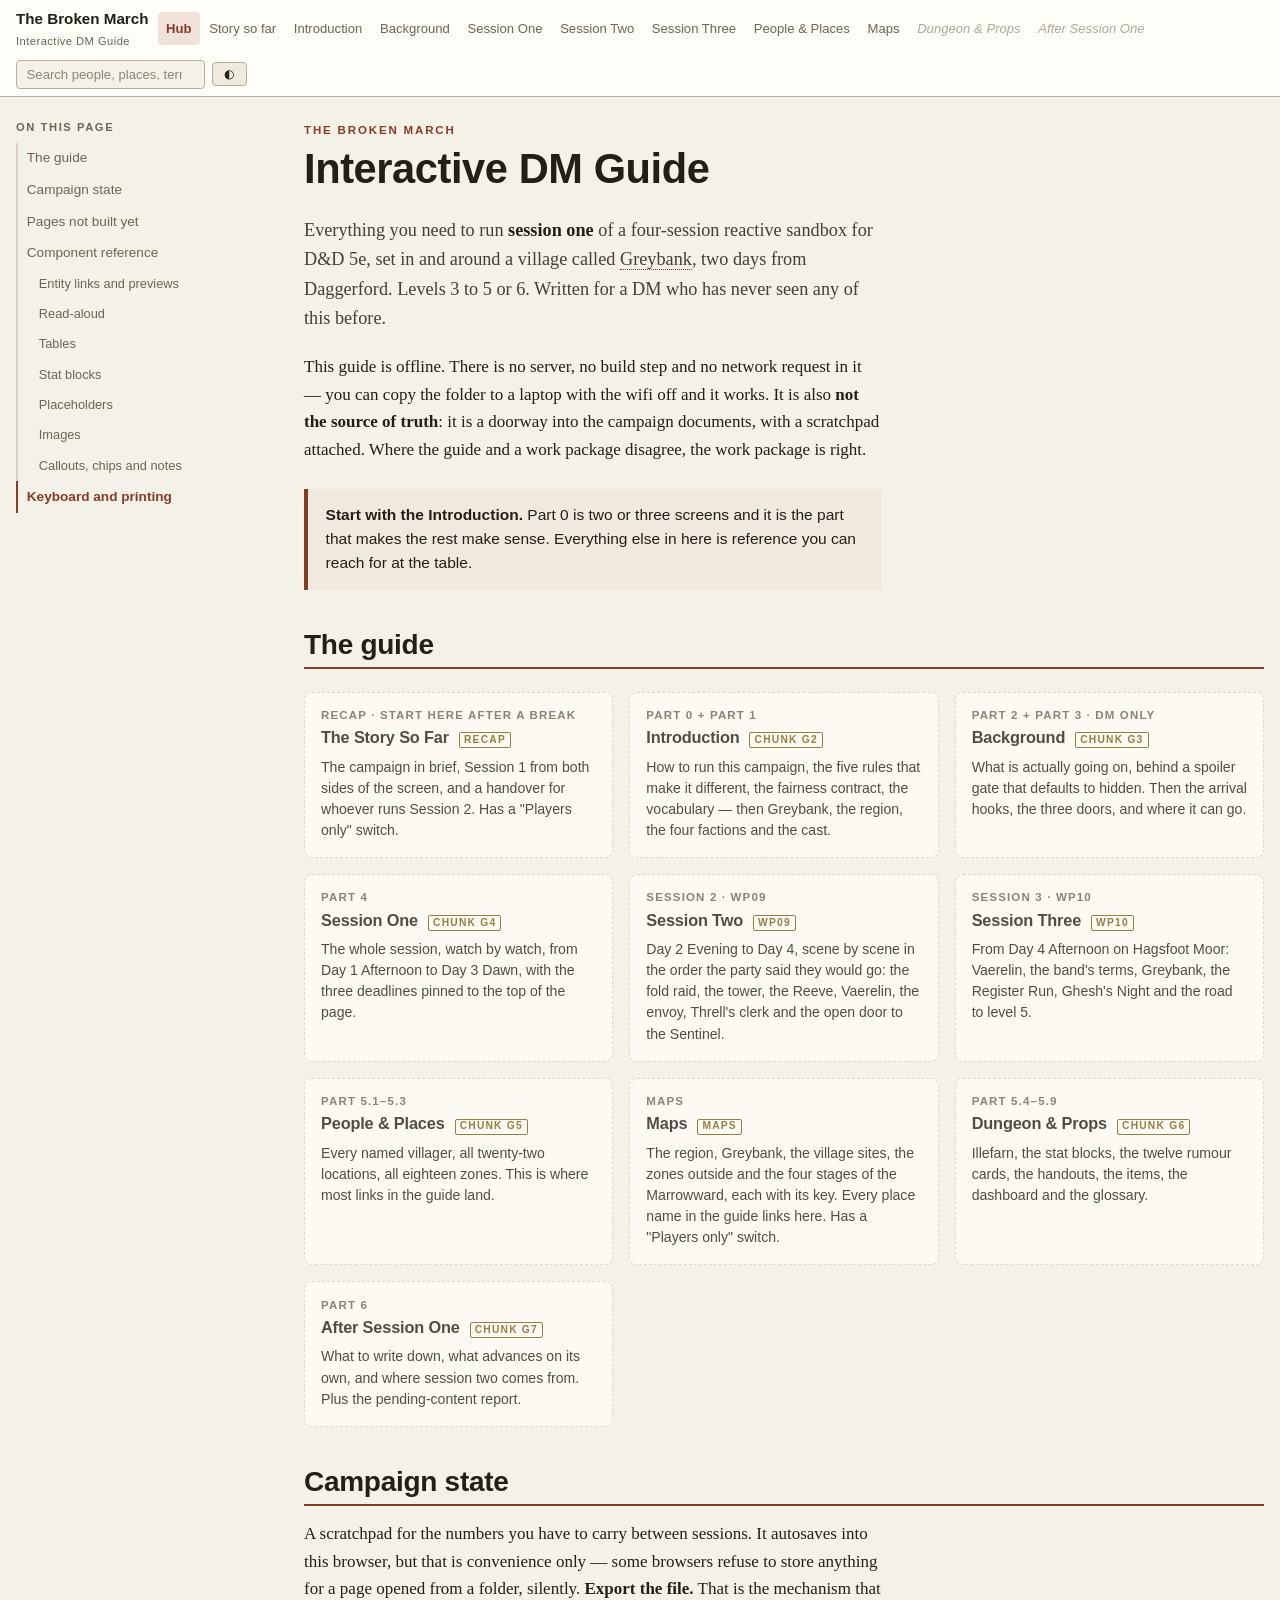
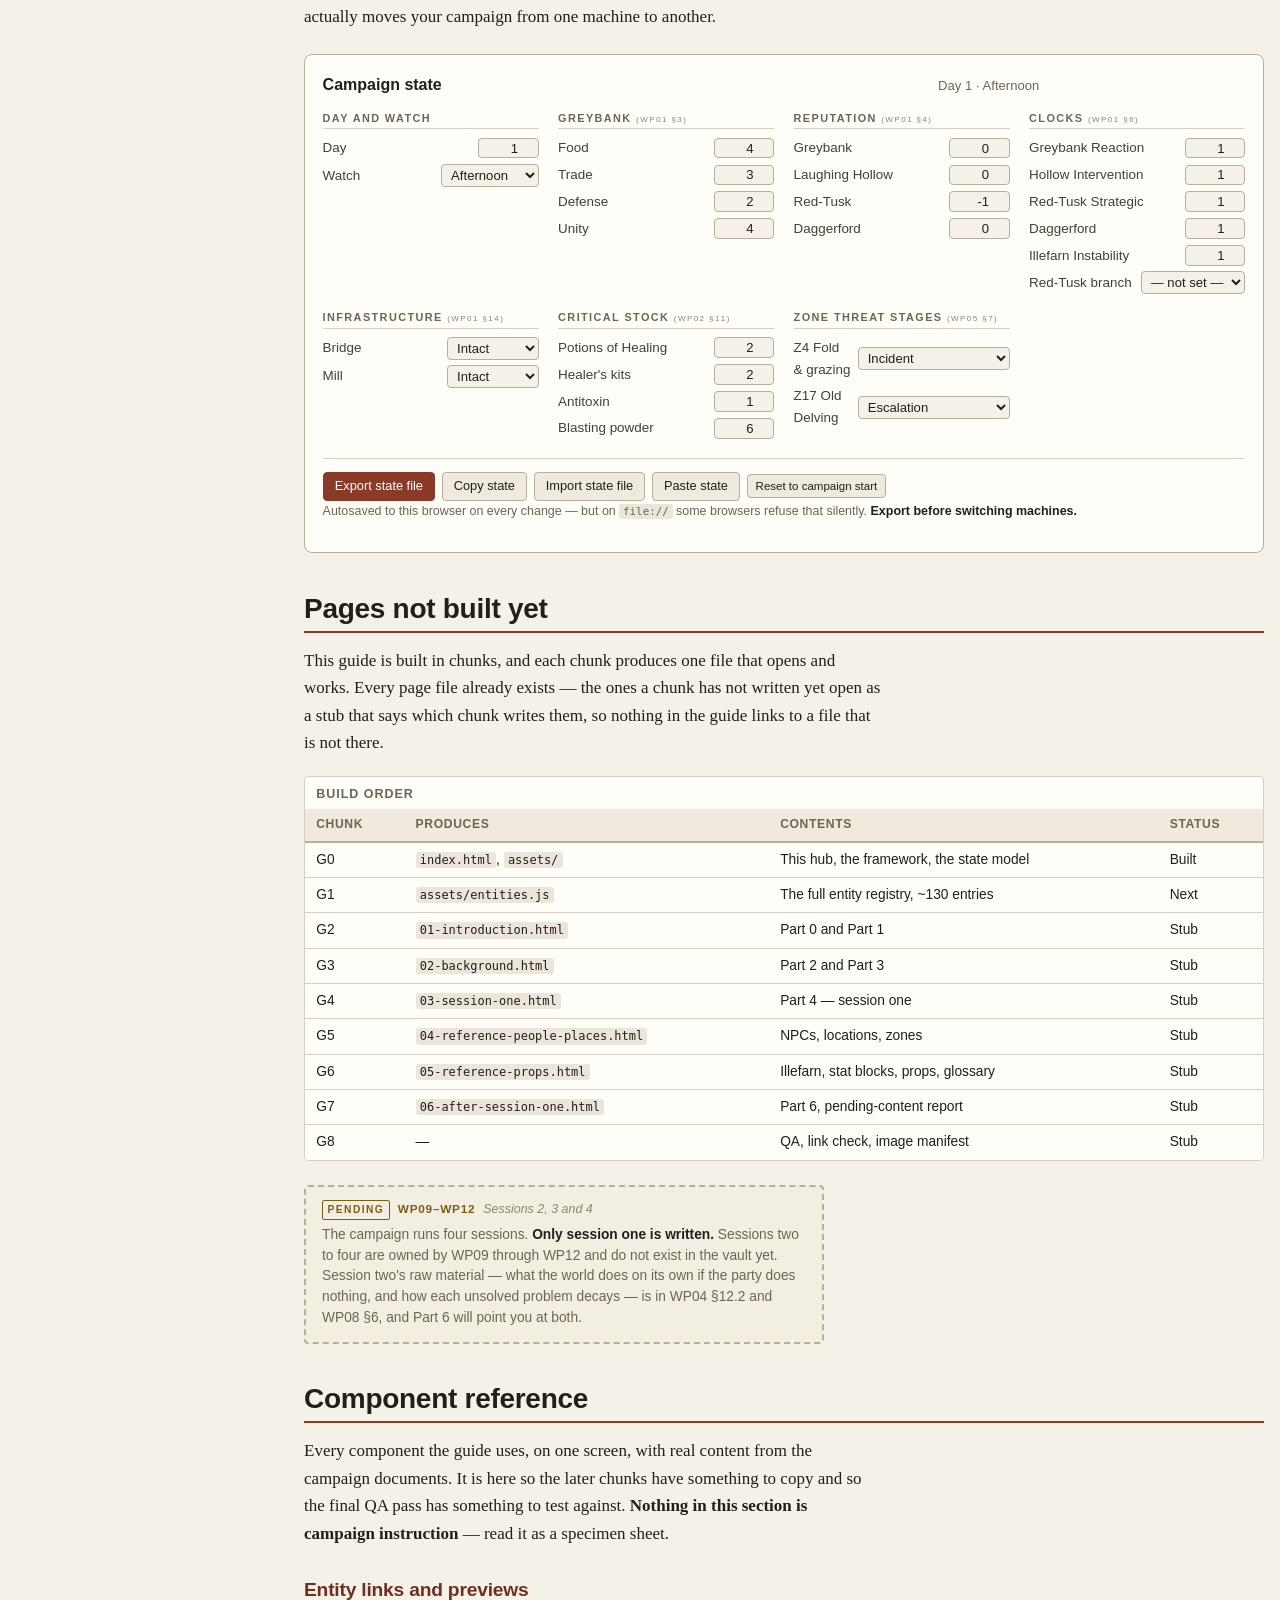
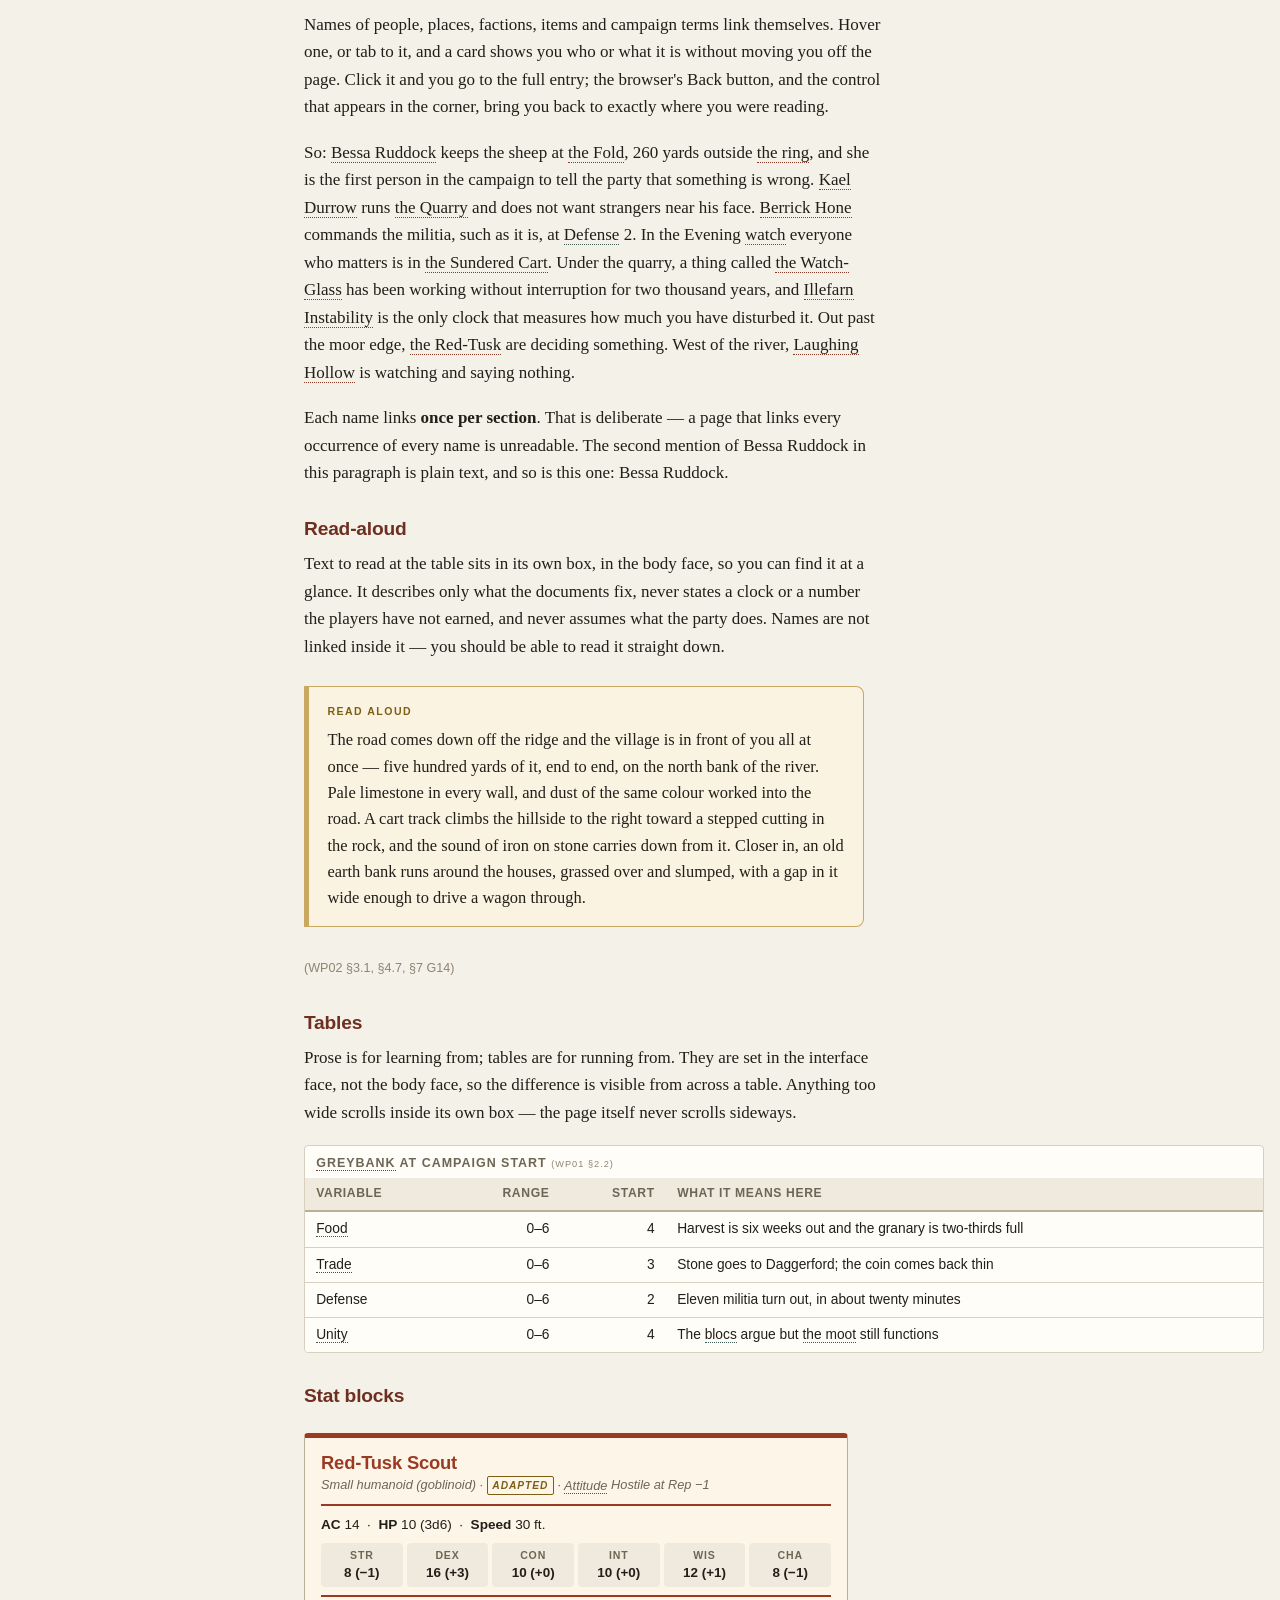
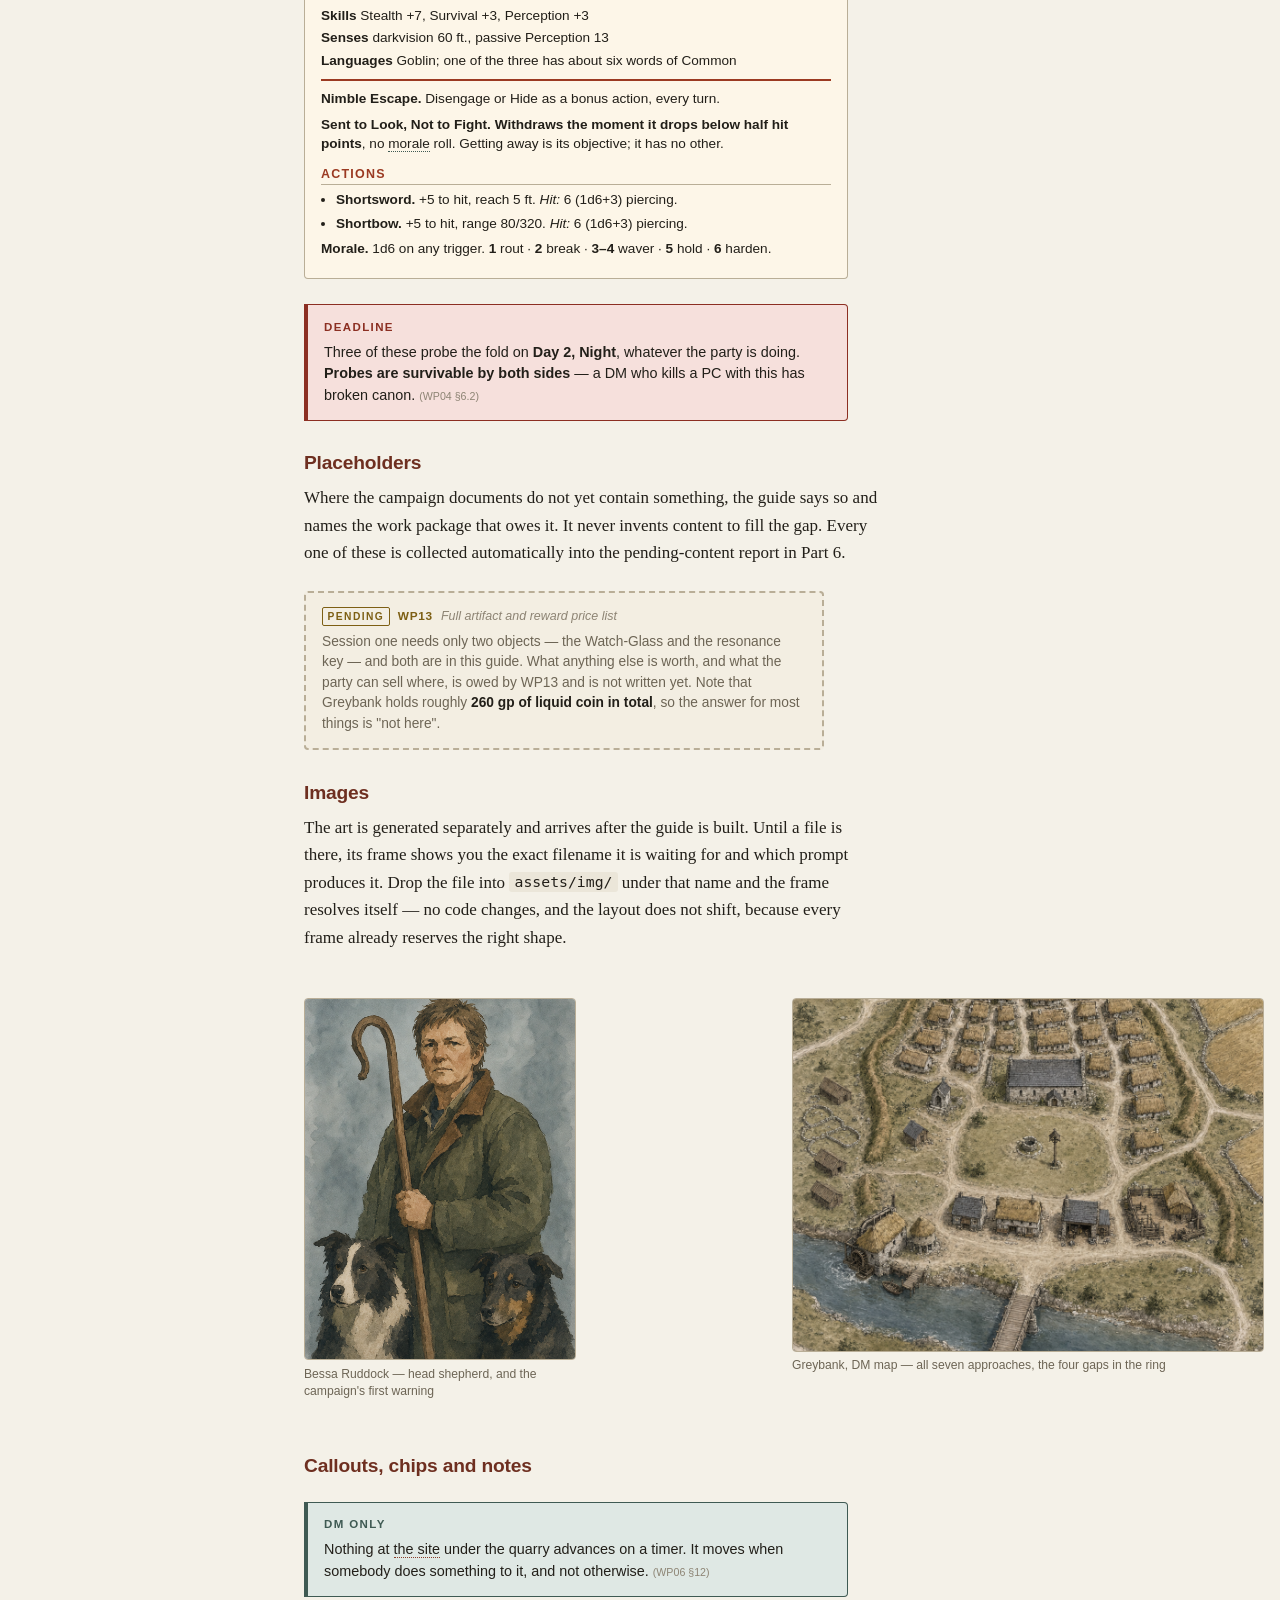
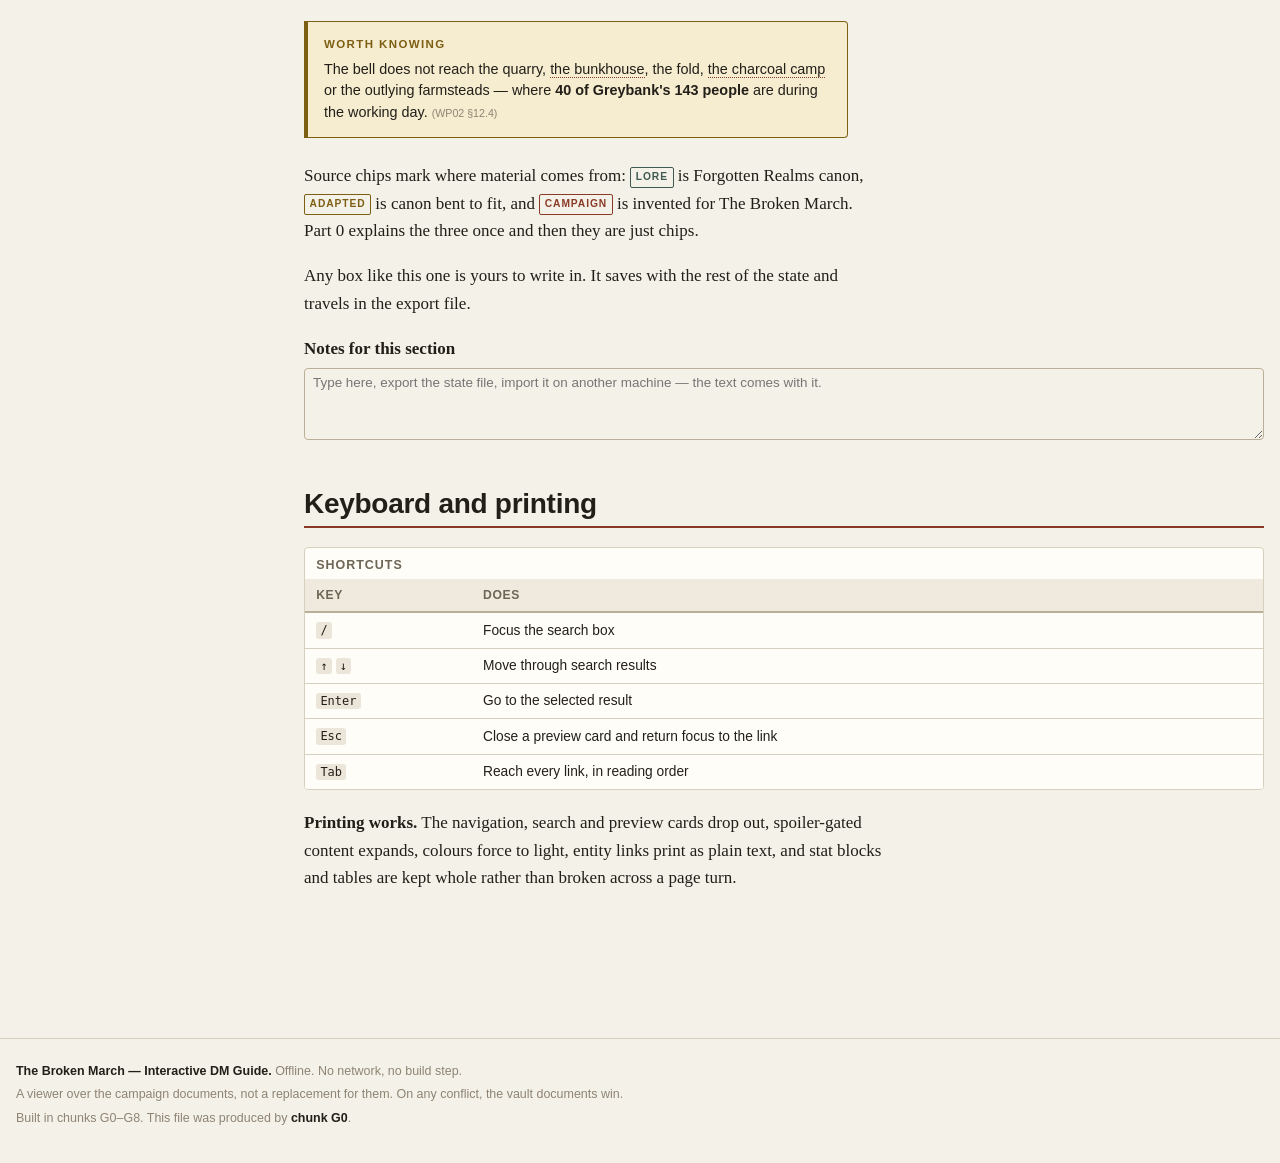
==== commit 60f78e00: "Add Session Three guide page and expand WP10 - WP10: What the DM Knows, full NPC and PC entries, dea" ====
--- a/The Broken March - DM Guide/index.html
+++ b/The Broken March - DM Guide/index.html
@@ -89,6 +89,13 @@
           <p>Day 2 Evening to Day 4, scene by scene in the order the party said
              they would go: the fold raid, the tower, the Reeve, Vaerelin, the
              envoy, Threll's clerk and the open door to the Sentinel.</p>
+        </a>
+
+        <a class="card is-pending" href="10-session-three.html">
+          <p class="card-meta">Session 3 · WP10</p>
+          <h3>Session Three <span class="card-badge">WP10</span></h3>
+          <p>From Day 4 Afternoon on Hagsfoot Moor: Vaerelin, the band's terms,
+             Greybank, the Register Run, Ghesh's Night and the road to level 5.</p>
         </a>
 
         <a class="card is-pending" href="04-reference-people-places.html">
--- a/The Broken March - DM Guide/assets/app.css
+++ b/The Broken March - DM Guide/assets/app.css
@@ -1527,3 +1527,8 @@
   .map-viewer, .map-fig figcaption { display: none !important; }
   .map-entry { break-inside: avoid; }
 }
+
+/* Map thumbnails beside the text (session pages). */
+figure.mapfig { margin: 0 0 .8rem; max-width: 18rem; }
+figure.mapfig img { display: block; width: 100%; height: auto; border-radius: 6px; }
+figure.mapfig figcaption { color: var(--muted); font-size: .8rem; }
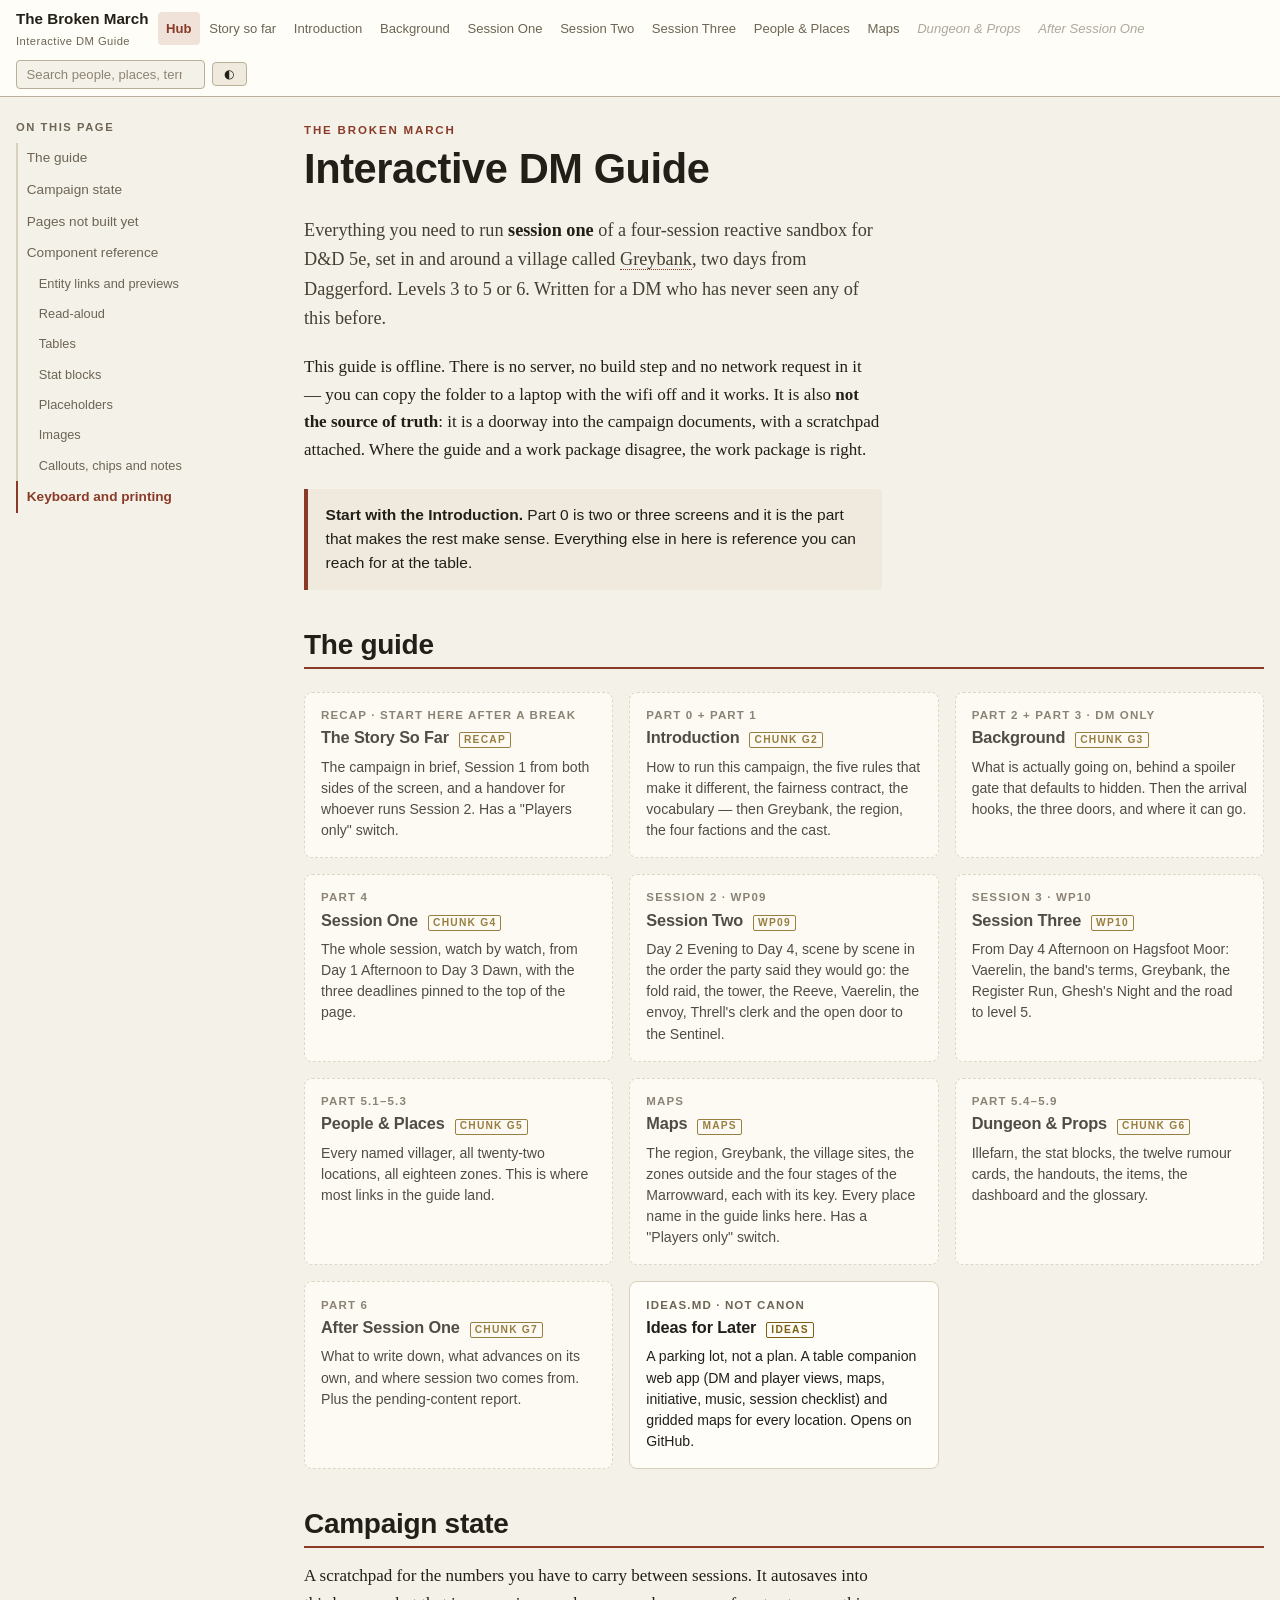
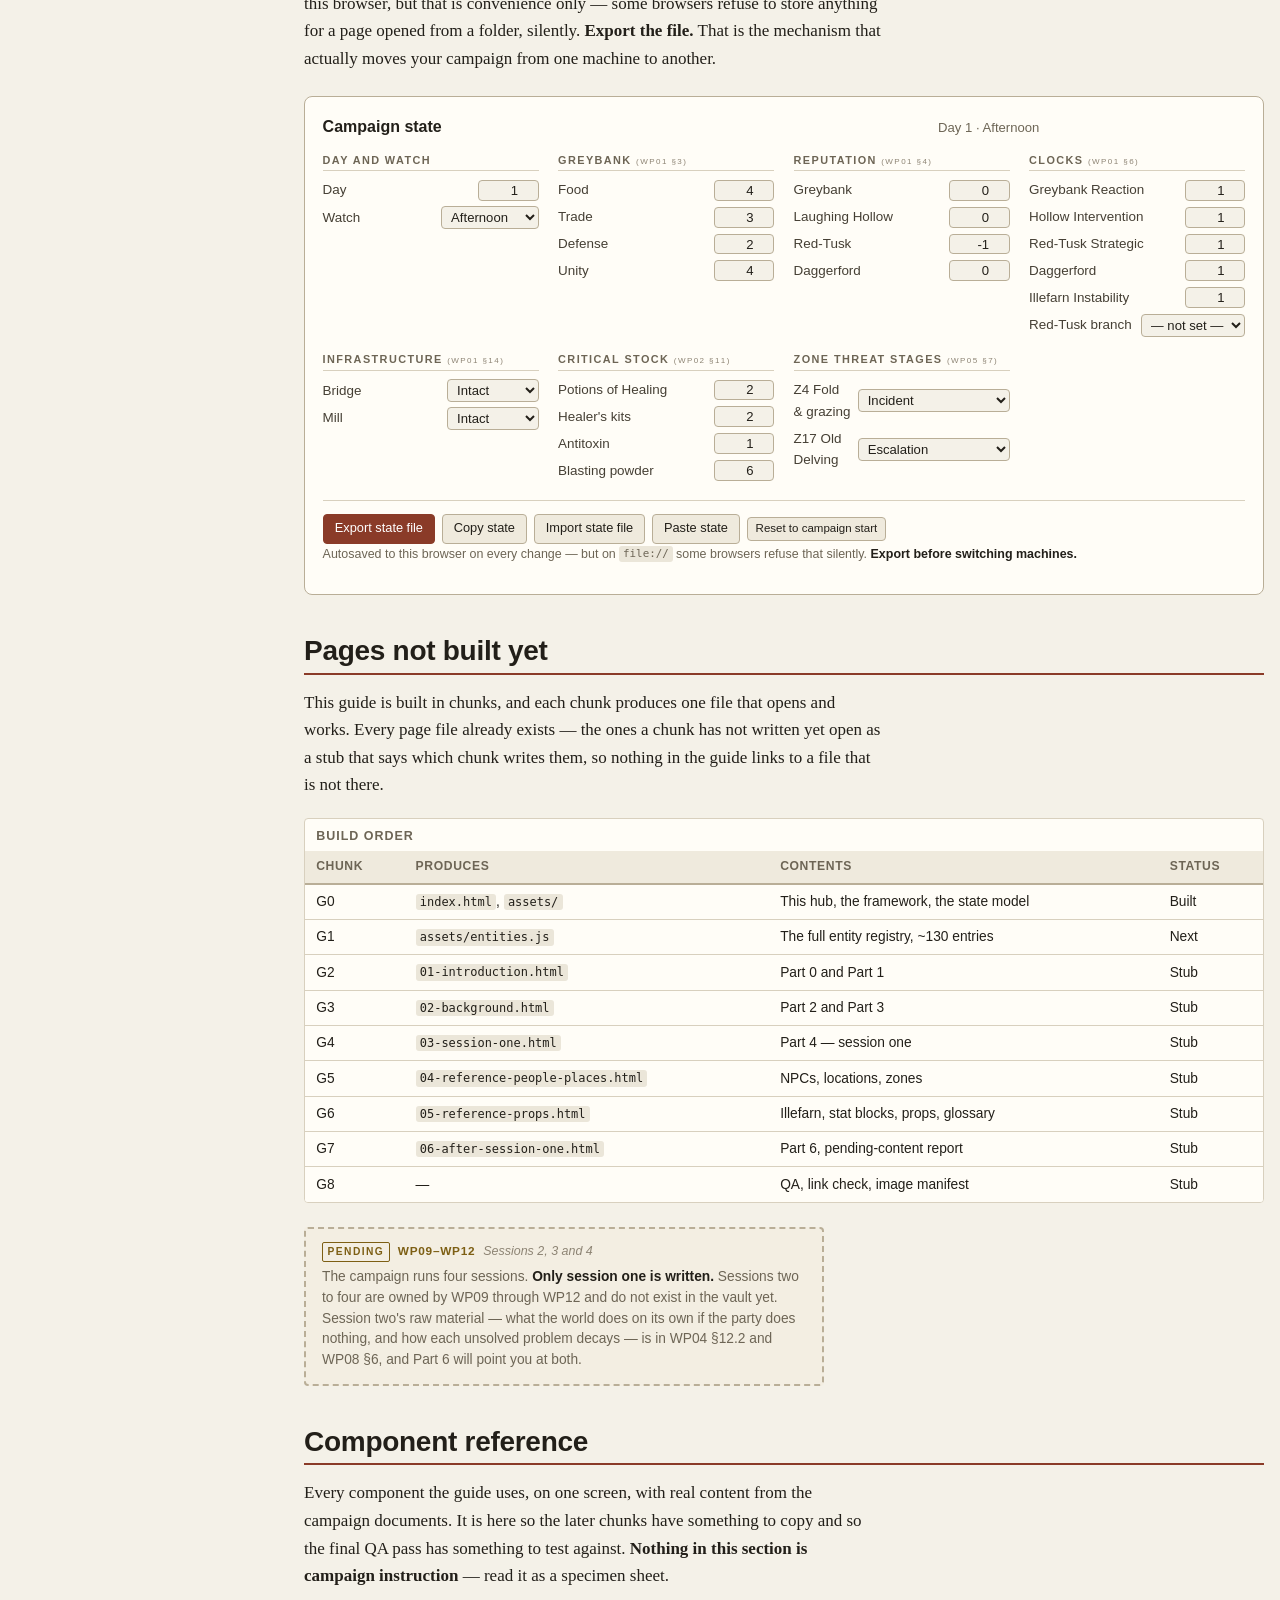
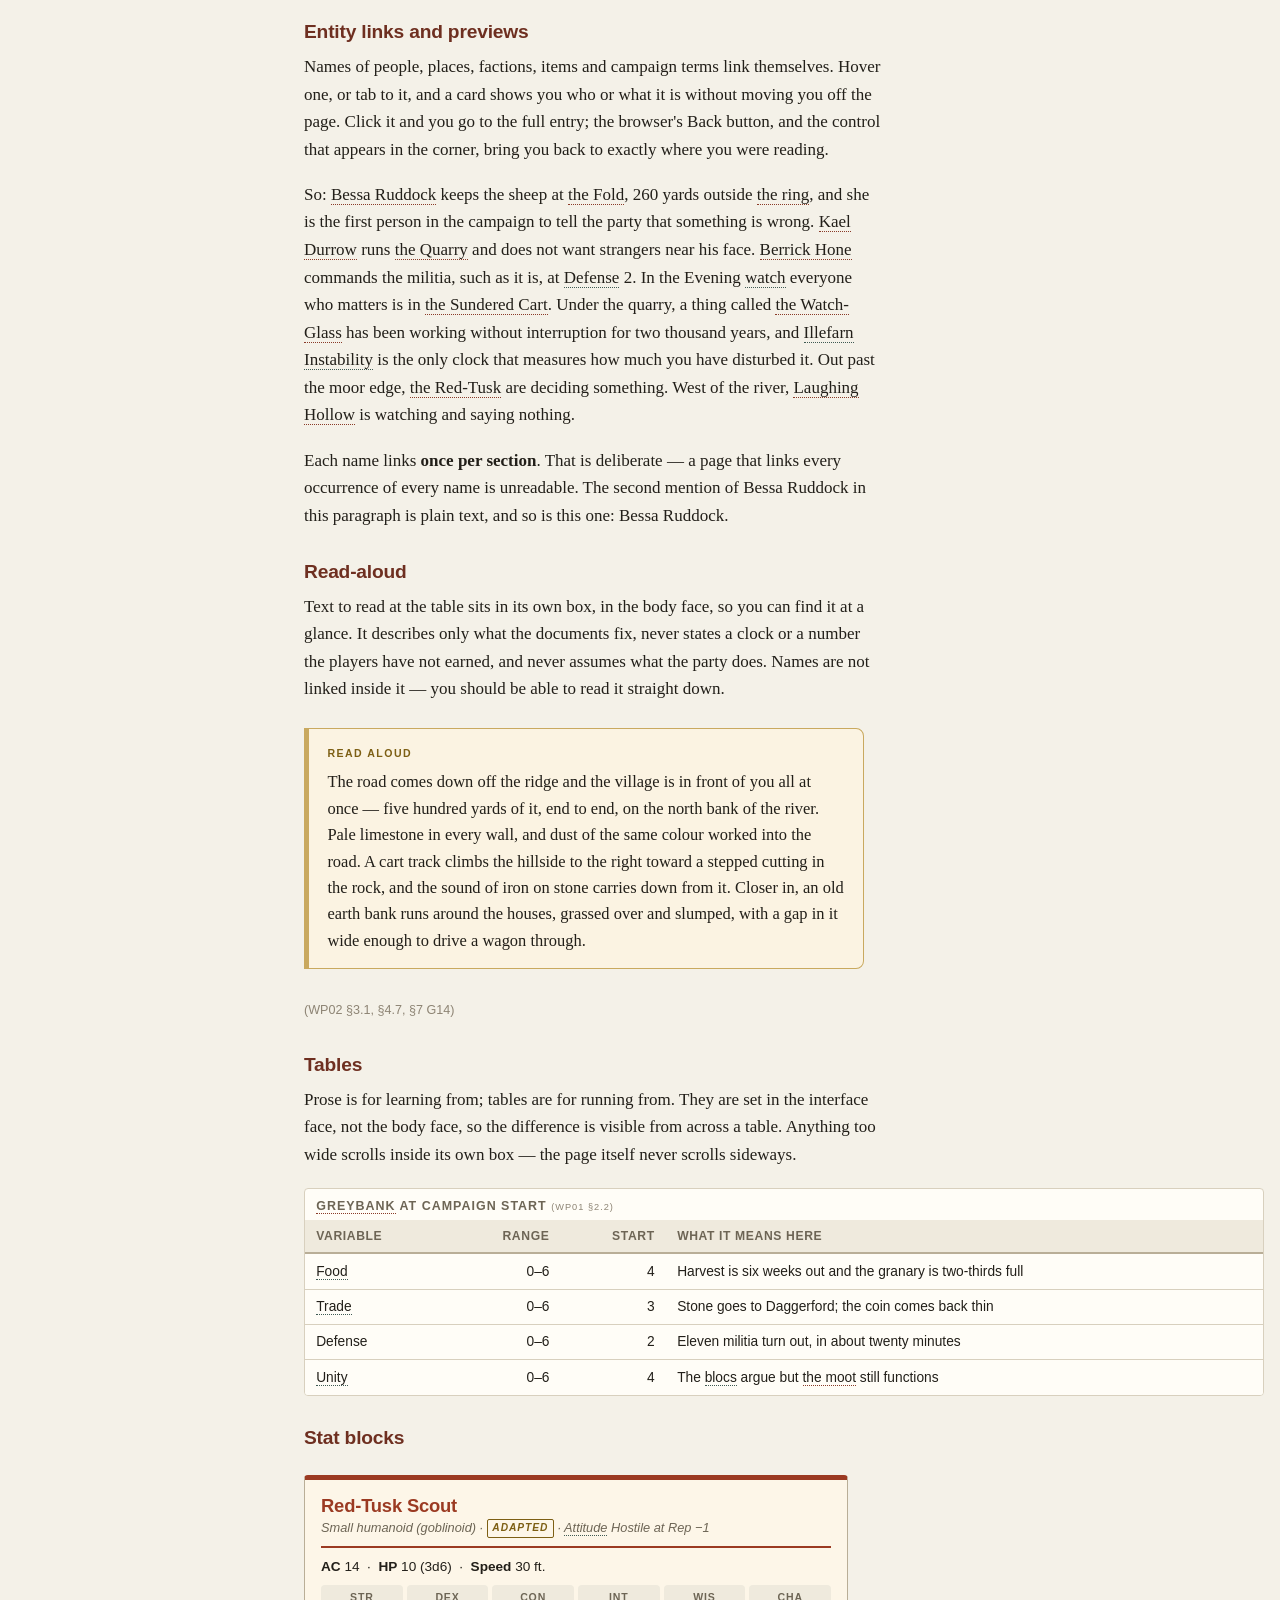
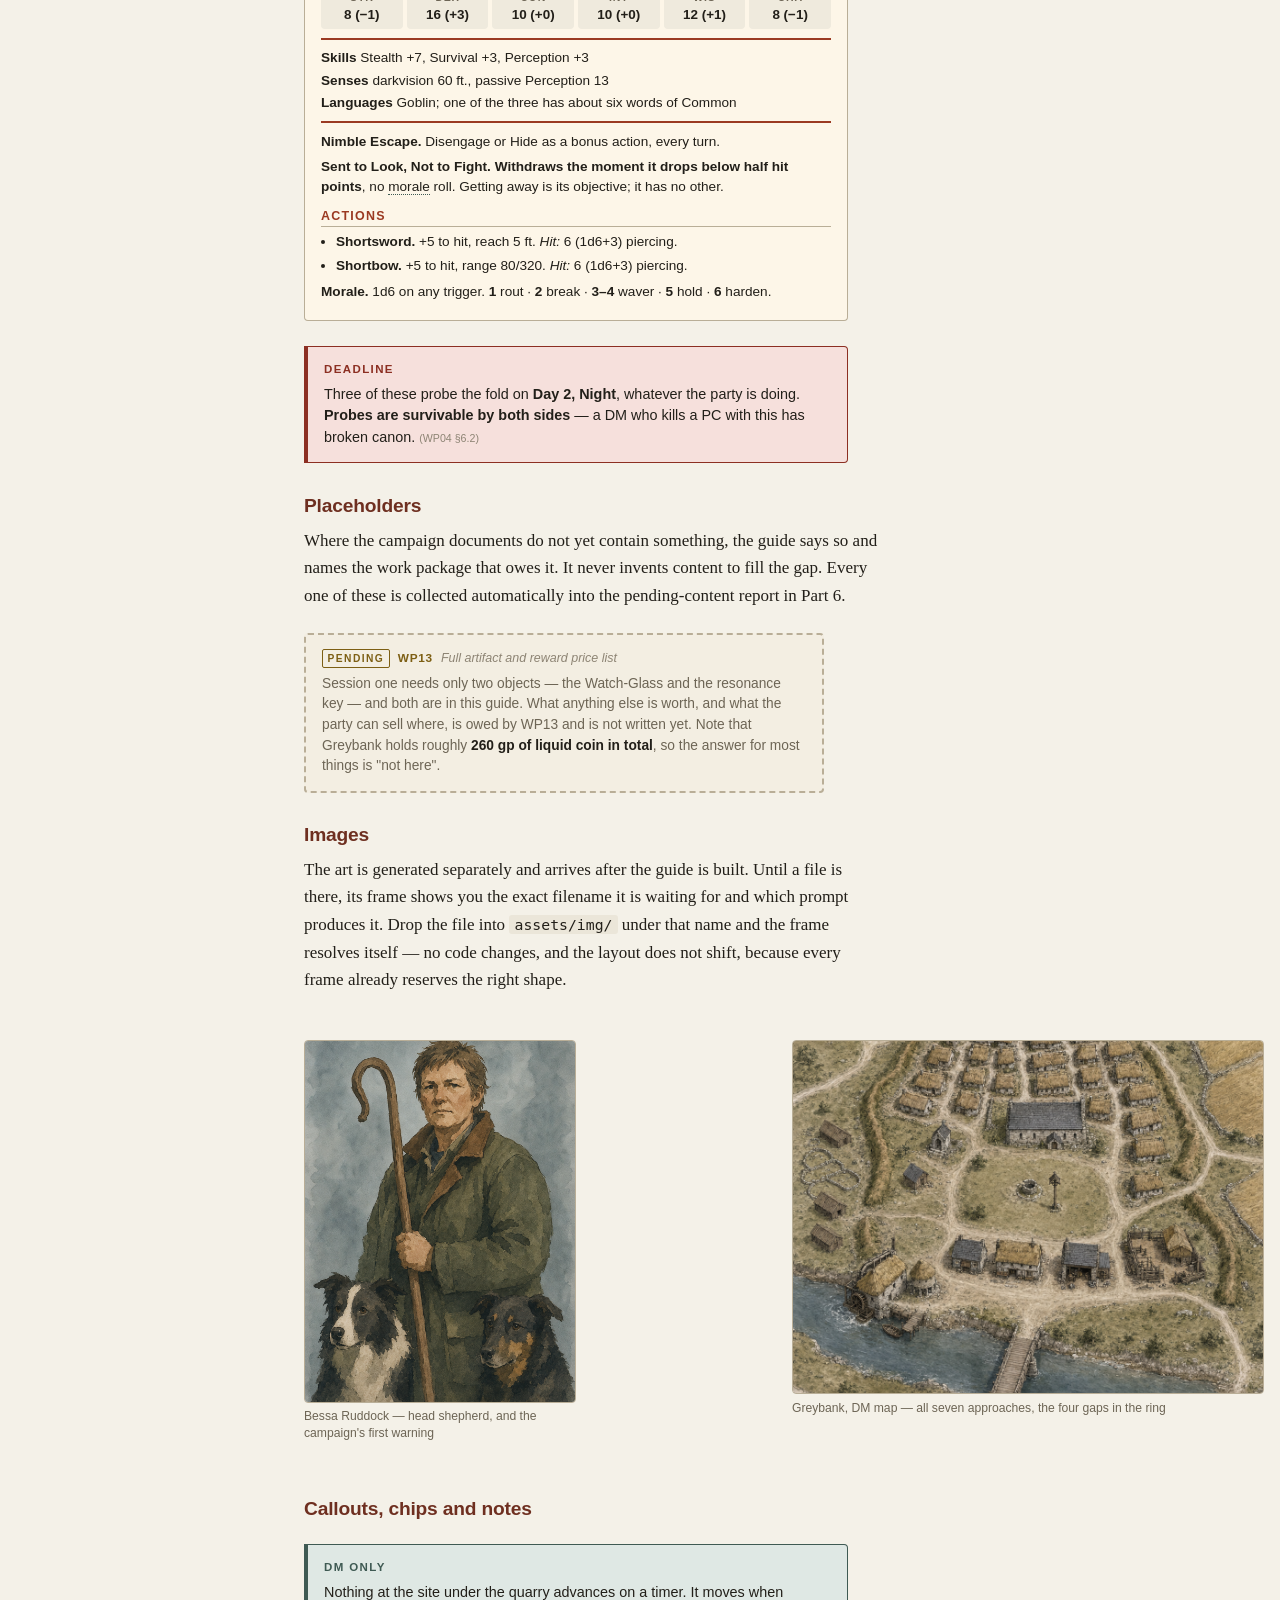
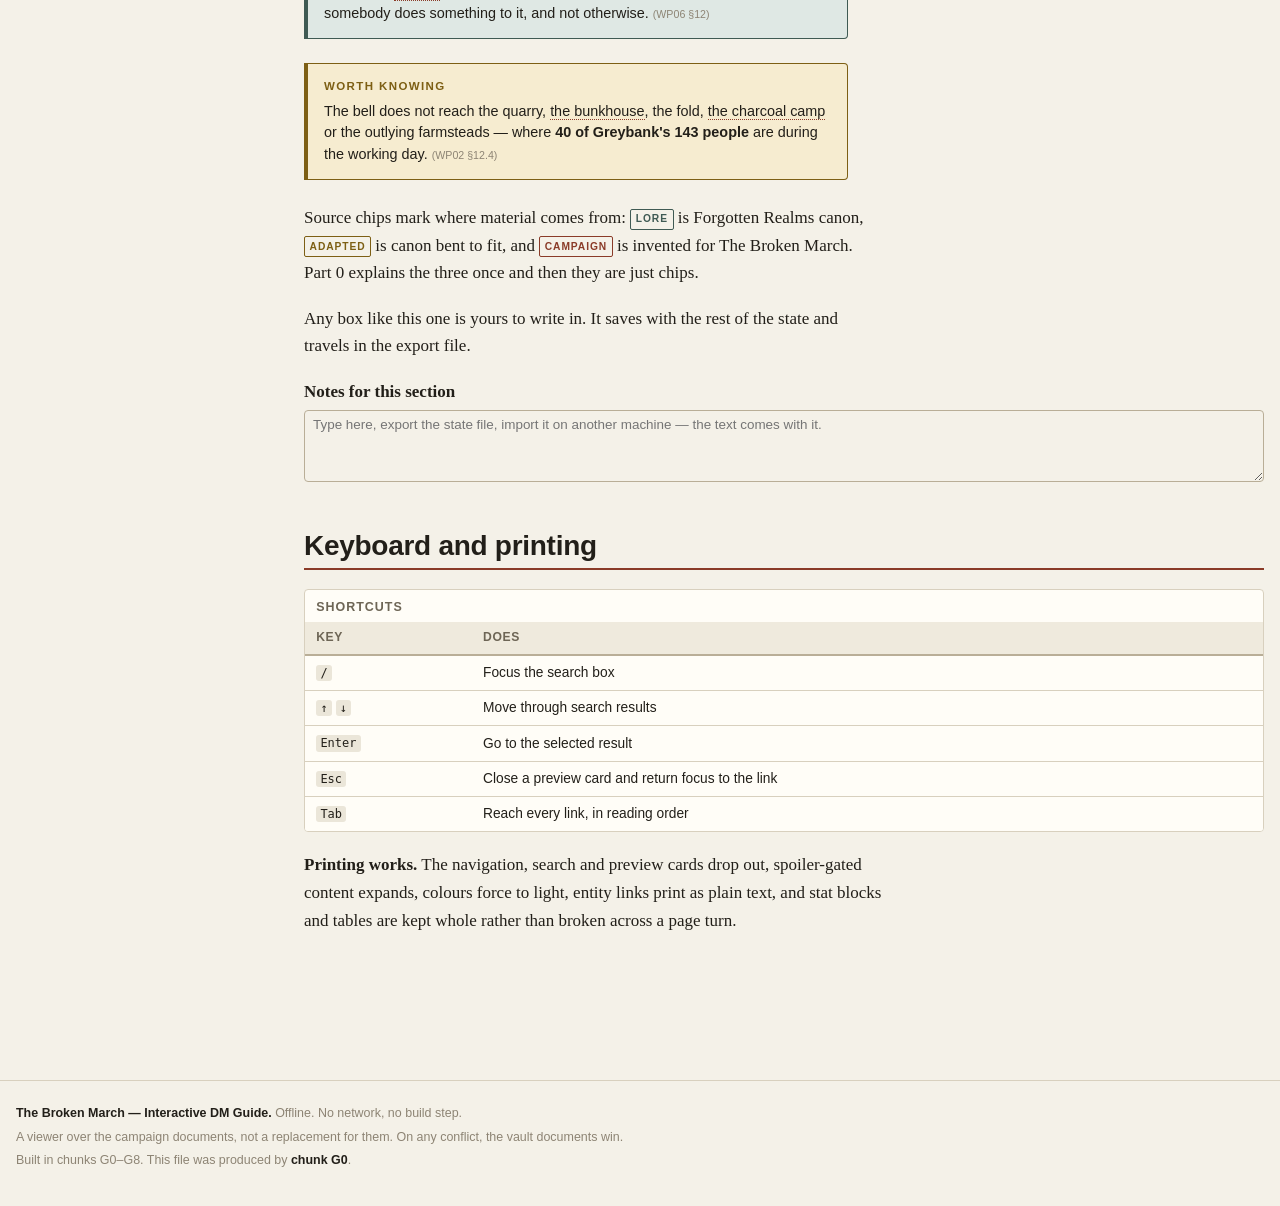
==== commit bffb8c3b: "Add Ideas.md parking lot and link it from the guide Two ideas for later, not canon: a table companio" ====
--- a/The Broken March - DM Guide/index.html
+++ b/The Broken March - DM Guide/index.html
@@ -125,6 +125,14 @@
           <h3>After Session One <span class="card-badge">Chunk G7</span></h3>
           <p>What to write down, what advances on its own, and where session two
              comes from. Plus the pending-content report.</p>
+        </a>
+
+        <a class="card" href="https://github.com/aevisisawesome/5e-reactive-campaign/blob/main/Ideas.md">
+          <p class="card-meta">Ideas.md · not canon</p>
+          <h3>Ideas for Later <span class="card-badge">Ideas</span></h3>
+          <p>A parking lot, not a plan. A table companion web app (DM and player
+             views, maps, initiative, music, session checklist) and gridded maps
+             for every location. Opens on GitHub.</p>
         </a>
 
       </div>
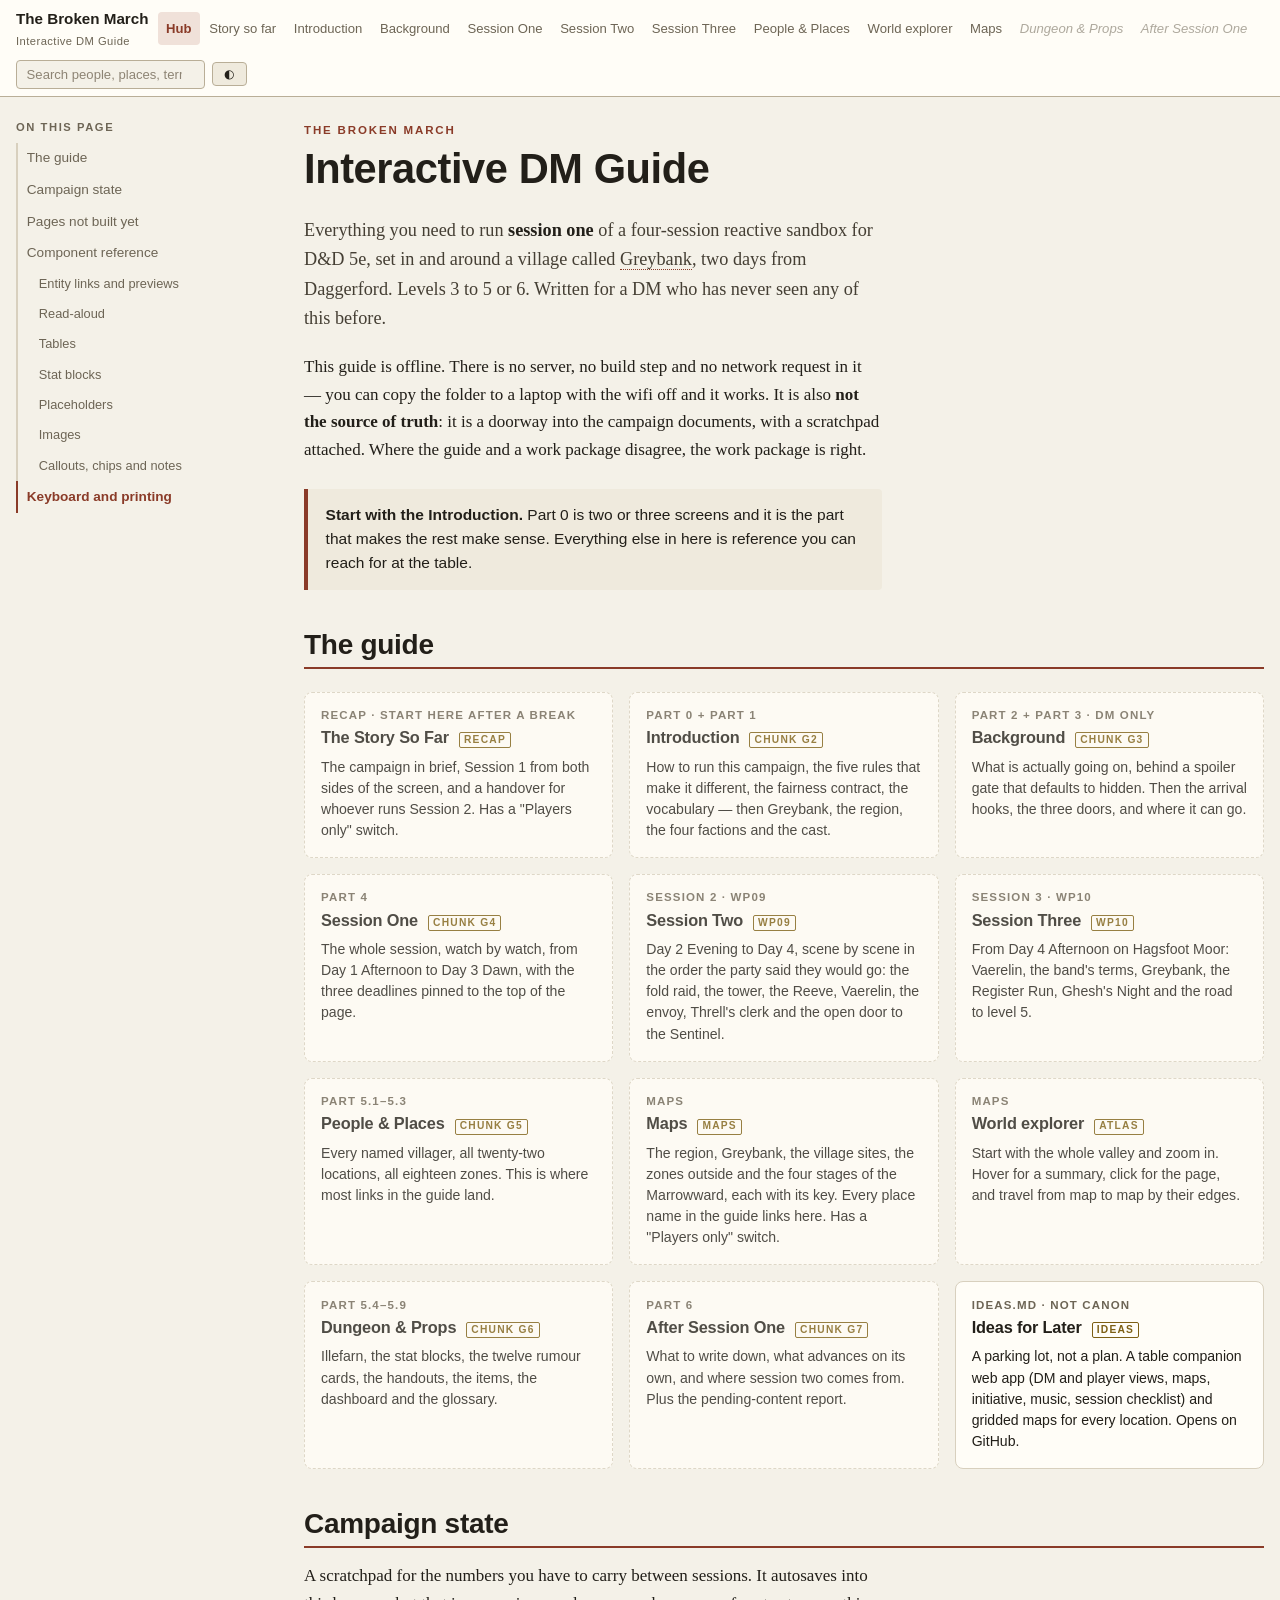
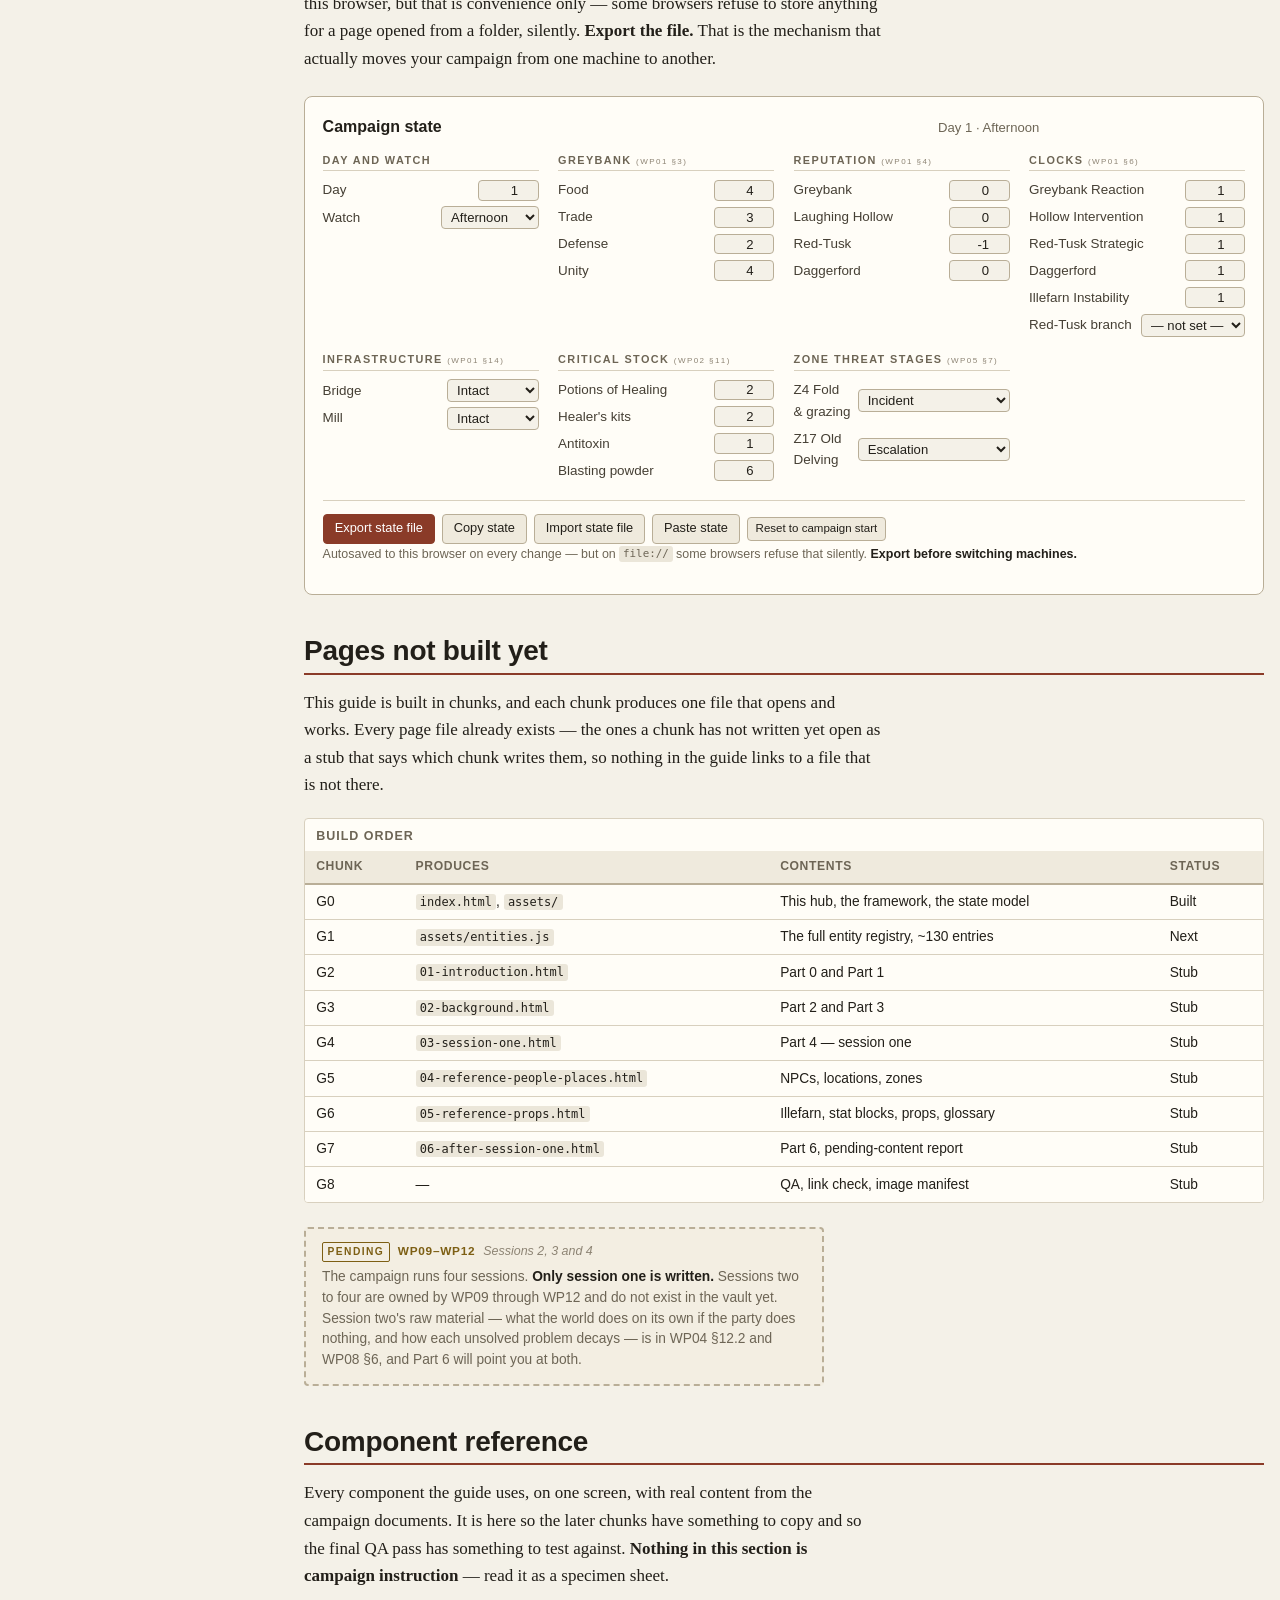
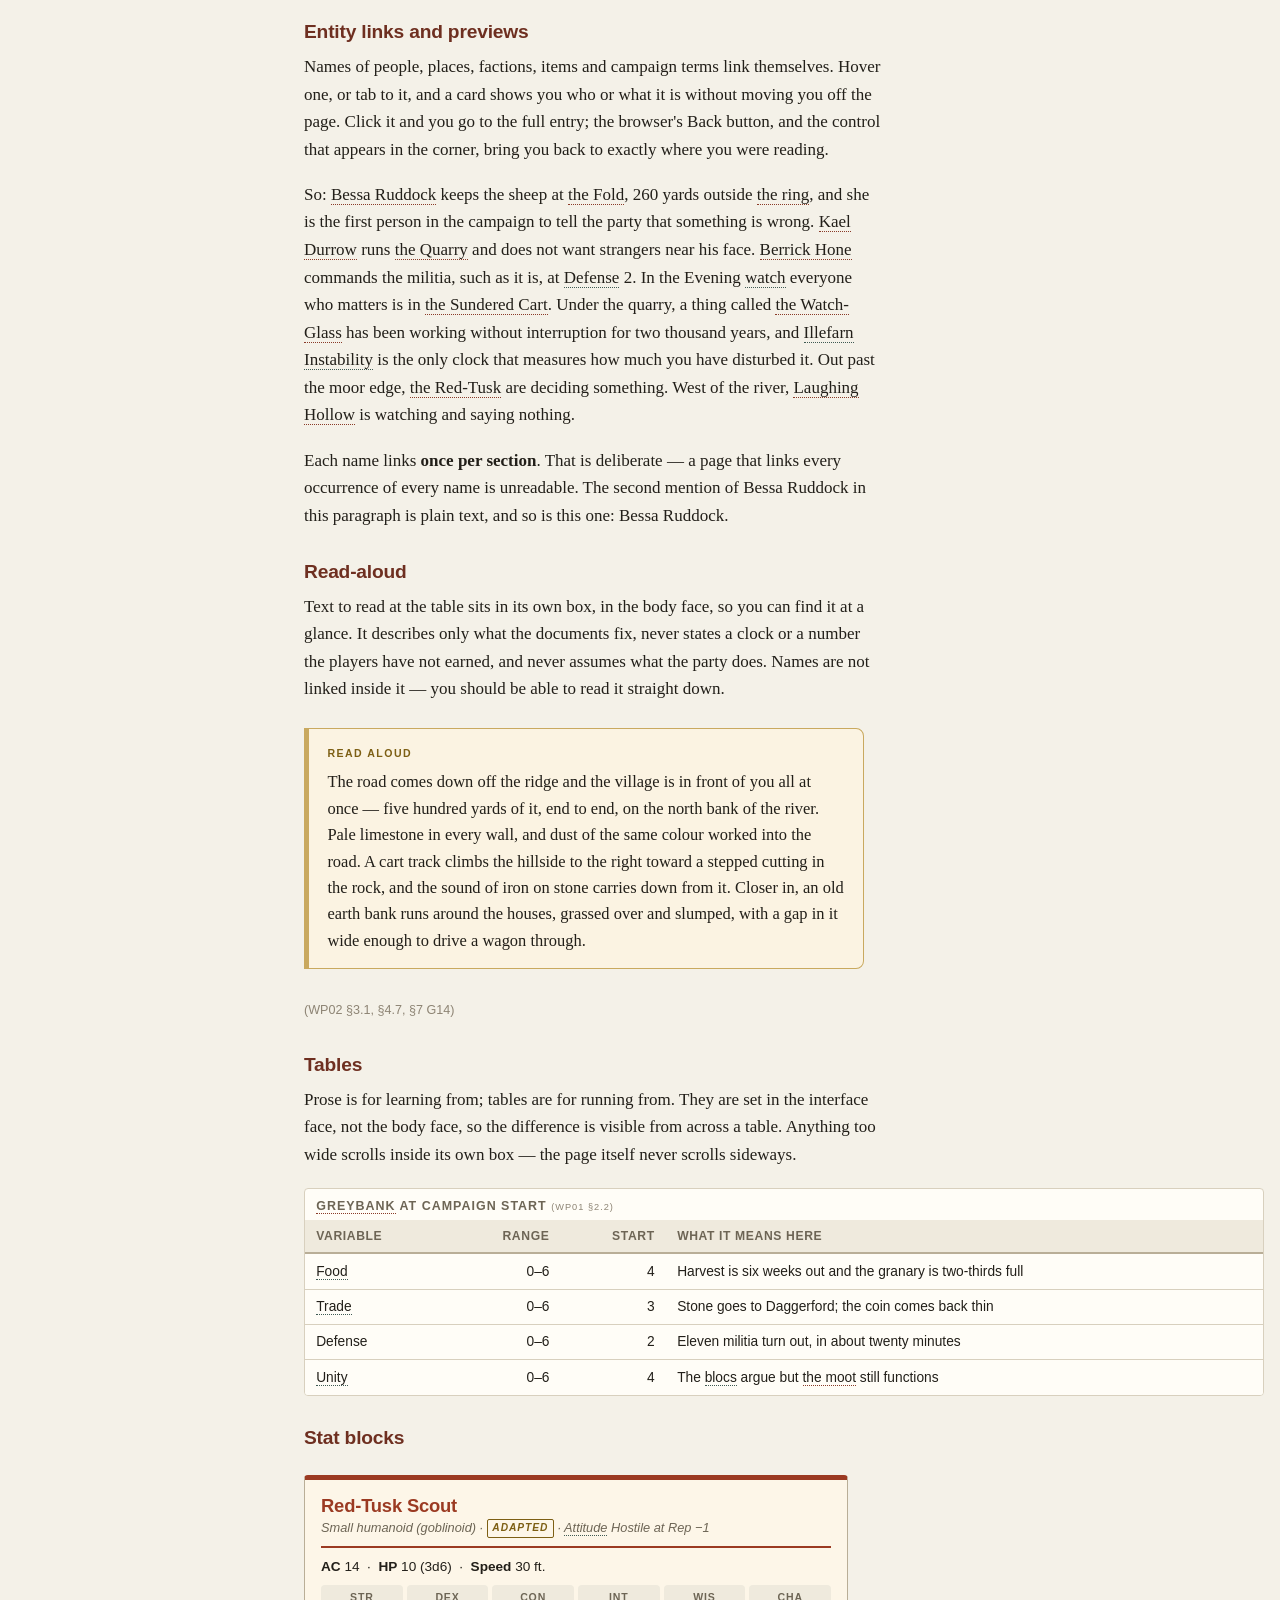
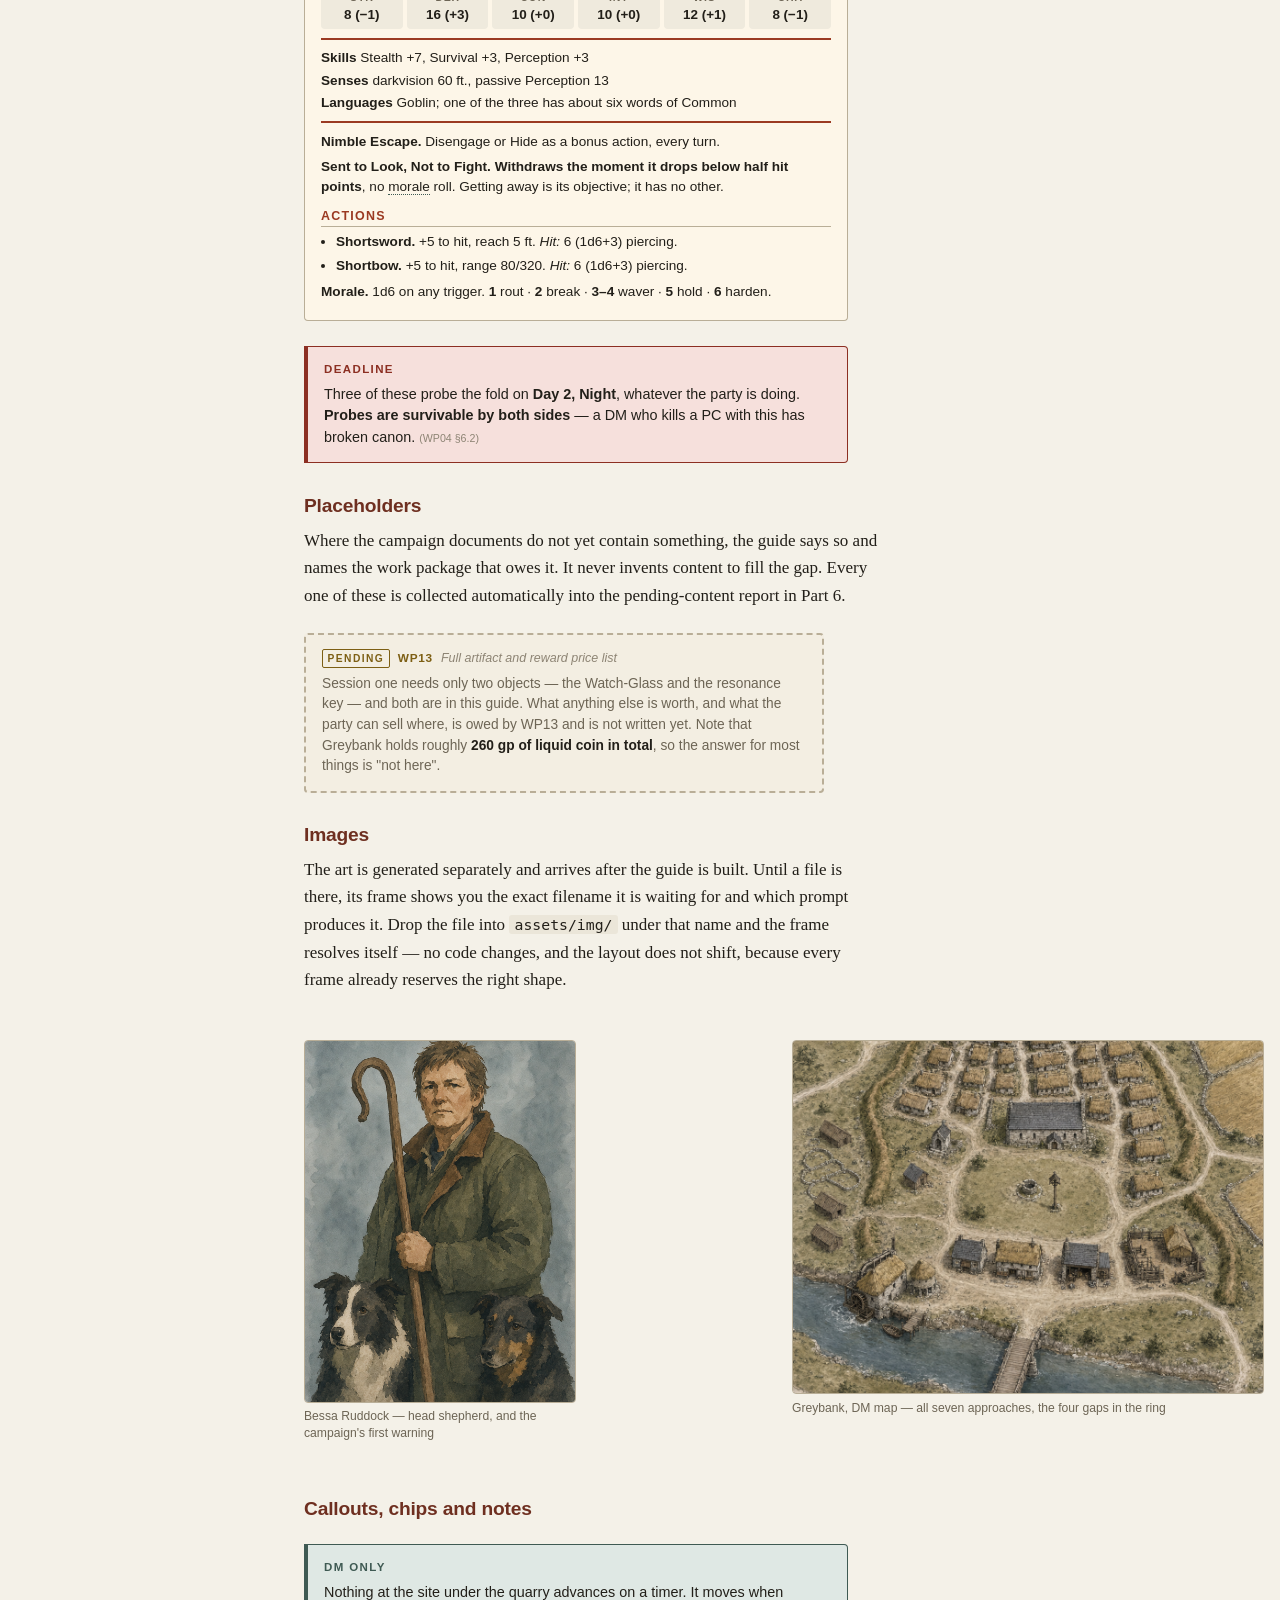
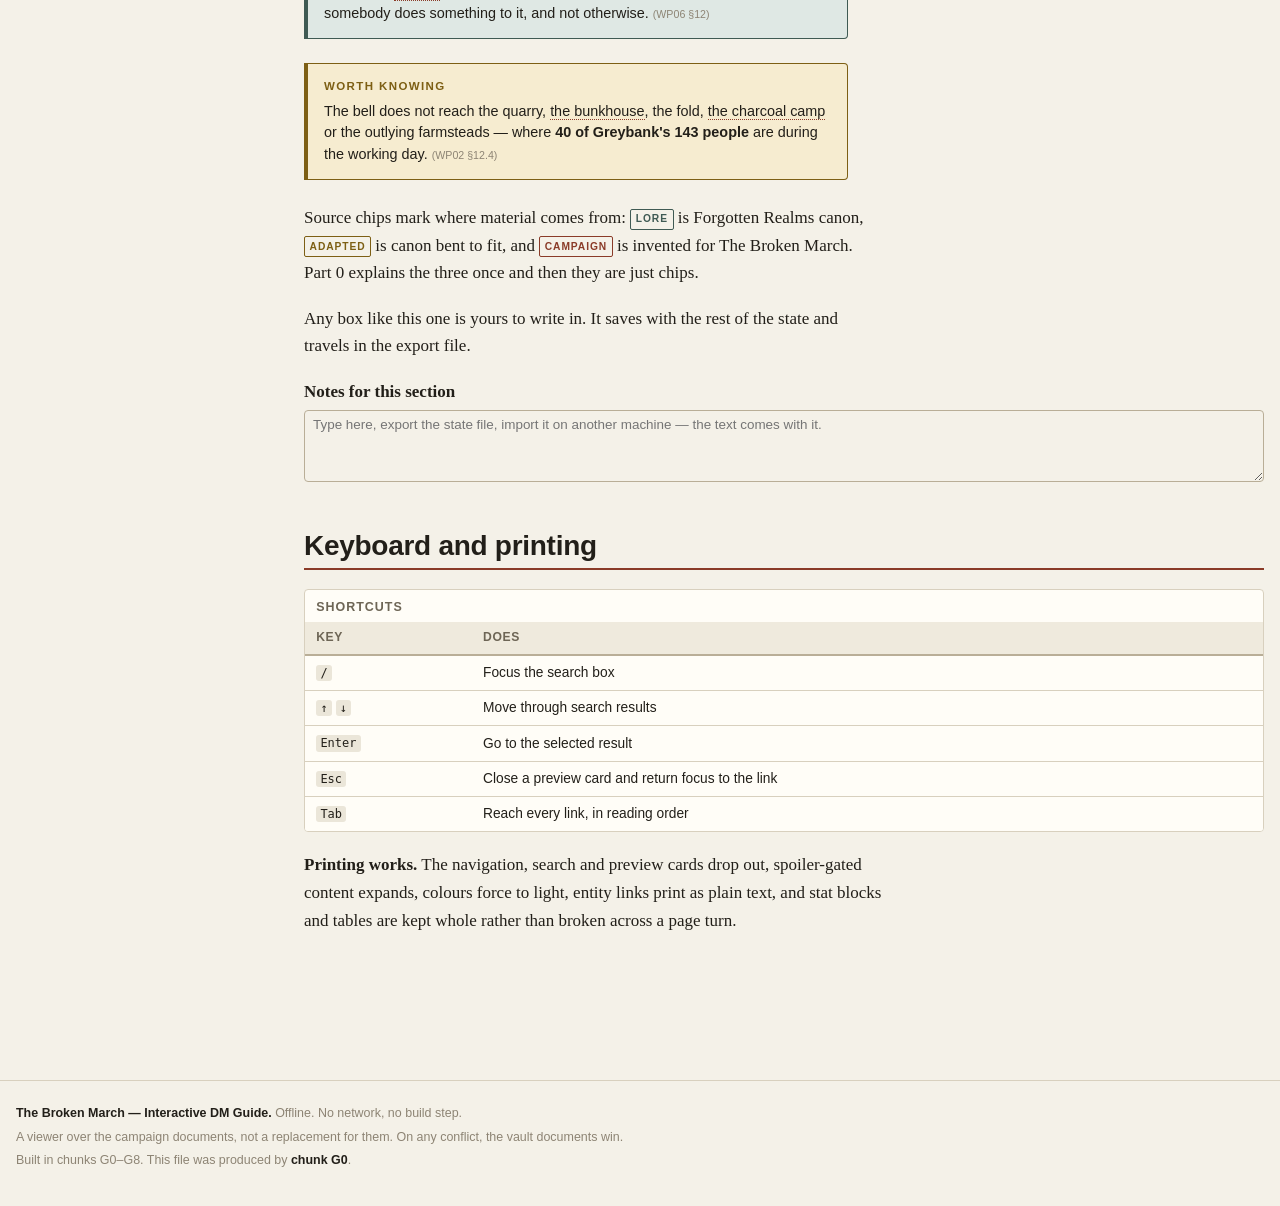
==== commit b0c66a1d: "Add the World explorer tab to the DM Guide Clickable atlas: starts at the valley, hover cards with s" ====
--- a/The Broken March - DM Guide/index.html
+++ b/The Broken March - DM Guide/index.html
@@ -111,6 +111,13 @@
           <p>The region, Greybank, the village sites, the zones outside and the four
              stages of the Marrowward, each with its key. Every place name in the
              guide links here. Has a "Players only" switch.</p>
+        </a>
+
+        <a class="card is-pending" href="11-world-explorer.html">
+          <p class="card-meta">Maps</p>
+          <h3>World explorer <span class="card-badge">Atlas</span></h3>
+          <p>Start with the whole valley and zoom in. Hover for a summary, click for the
+             page, and travel from map to map by their edges.</p>
         </a>
 
         <a class="card is-pending" href="05-reference-props.html">
--- a/The Broken March - DM Guide/assets/app.css
+++ b/The Broken March - DM Guide/assets/app.css
@@ -1532,3 +1532,48 @@
 figure.mapfig { margin: 0 0 .8rem; max-width: 18rem; }
 figure.mapfig img { display: block; width: 100%; height: auto; border-radius: 6px; }
 figure.mapfig figcaption { color: var(--muted); font-size: .8rem; }
+
+/* ---------------------------------------------------------- World explorer */
+.we-main { max-width: 84rem; margin: 0 auto; padding: 0 1rem 2rem; }
+.we-crumbs, .we-switch { display: flex; flex-wrap: wrap; align-items: center; gap: .5rem; margin: .5rem 0; }
+.we-jump { margin-left: auto; }
+.we-when, .we-time, .we-pop-tag { color: var(--muted); font-size: .8rem; }
+.we-frame { display: grid; gap: .5rem; align-items: center;
+  grid-template-columns: 9rem minmax(0, 1fr) 9rem; grid-template-areas: ". n ." "w stage e" ". s ."; }
+.we-side { display: flex; gap: .4rem; justify-content: center; }
+.we-n { grid-area: n; flex-wrap: wrap; } .we-s { grid-area: s; flex-wrap: wrap; }
+.we-w { grid-area: w; flex-direction: column; } .we-e { grid-area: e; flex-direction: column; }
+.we-stage { grid-area: stage; width: 100%; justify-self: center; }
+.we-stage svg { display: block; width: 100%; height: 100%; border-radius: 6px; }
+.we-edge { display: grid; justify-items: center; gap: .1rem; padding: .4rem .7rem; cursor: pointer;
+  font: inherit; font-size: .85rem; color: inherit; background: transparent;
+  border: 1px dashed var(--muted); border-radius: 6px; }
+.we-edge:hover, .we-edge:focus-visible { border-style: solid; background: rgba(210, 160, 90, .15); }
+.we-arrow { font-size: 1.1rem; line-height: 1; }
+.we-hit { fill: transparent; }
+.we-spot { cursor: pointer; outline: none; }
+.we-spot:hover .map-dot, .we-spot:focus-visible .map-dot, .we-spot:hover .map-sq, .we-spot:focus-visible .map-sq { stroke-width: 6px; }
+.we-zoomable .map-dot { fill: #ffe9b8; }
+.we-pop { position: fixed; z-index: 400; width: min(24rem, calc(100vw - 16px)); max-height: calc(100vh - 16px); overflow: auto;
+  padding: .7rem .8rem; border-radius: 8px; border: 1px solid var(--muted);
+  background: #fbf6ea; color: #2b2118; box-shadow: 0 8px 28px rgba(0, 0, 0, .45); font-size: .9rem; }
+.we-pop[hidden] { display: none; }
+.we-pop p { margin: 0 0 .35rem; }
+.we-pop .we-pop-tag, .we-pop .we-thumb span { color: #6b5a48; }
+.we-pop-name { font-weight: 700; font-size: 1.05rem; padding-right: 1.5rem; }
+.we-pop-key { font-style: italic; }
+.we-pop-dm { color: #8c2f22; }
+.we-pop .btn { color: #2b2118; background: #fff; border: 1px solid #8c2f22; }
+.we-pop strong, .we-pop .we-pop-name { color: #2b2118; }
+.we-pop-close { position: absolute; top: .35rem; right: .45rem; border: 0; background: none; cursor: pointer; color: #6b5a48; }
+.we-pop-label { margin-top: .5rem !important; font-weight: 700; }
+.we-thumbs { display: grid; grid-template-columns: 1fr 1fr; gap: .5rem; }
+.we-thumb { display: grid; gap: .15rem; align-content: start; text-align: left; padding: .35rem; cursor: pointer;
+  font: inherit; font-size: .8rem; color: #2b2118; background: #fff; border: 1px solid #cbbba0; border-radius: 6px; }
+.we-thumb:hover, .we-thumb:focus-visible { border-color: #8c2f22; }
+.we-thumb img { width: 100%; height: 5.5rem; object-fit: cover; border-radius: 4px; }
+.we-foot { display: flex; flex-wrap: wrap; gap: .75rem; margin-top: .75rem; font-size: .9rem; }
+@media (max-width: 760px) {
+  .we-frame { grid-template-columns: 1fr; grid-template-areas: "n" "stage" "w" "e" "s"; }
+  .we-w, .we-e { flex-direction: row; flex-wrap: wrap; }
+}
